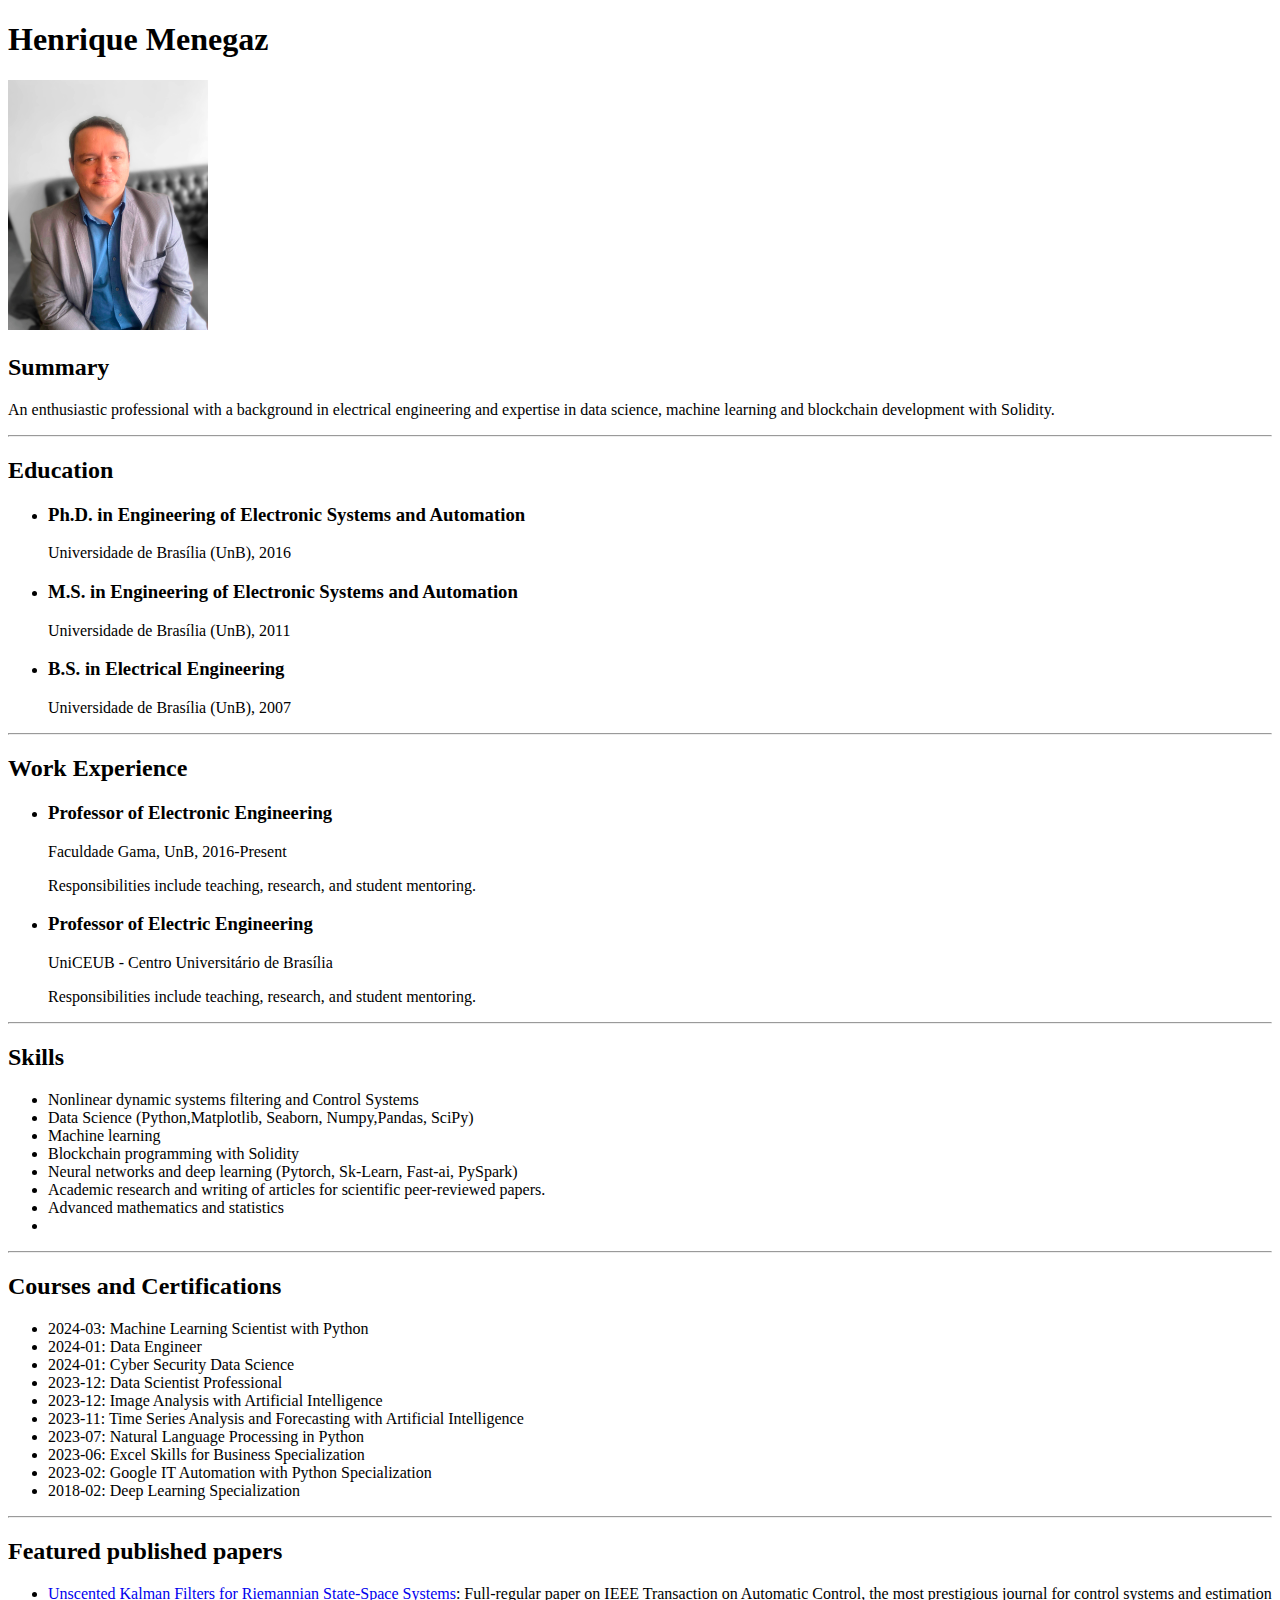
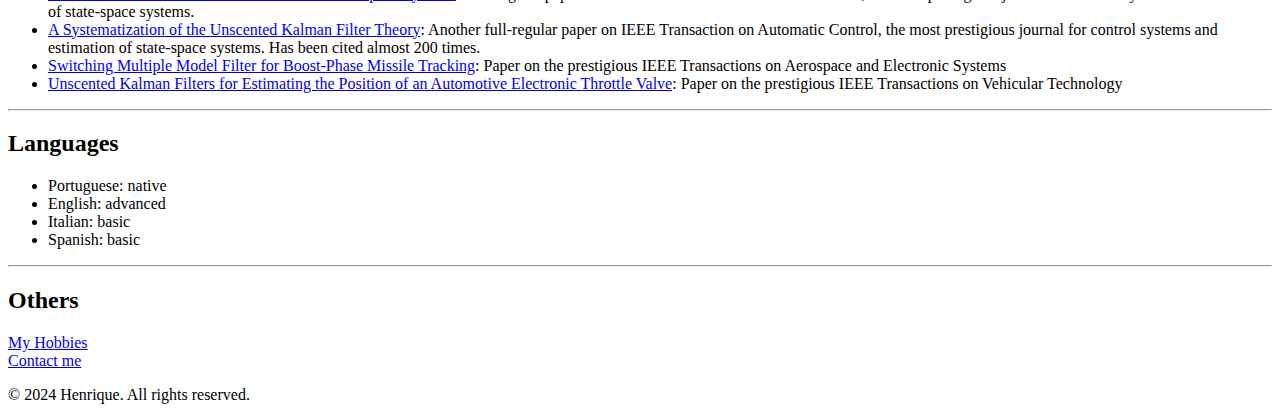
==== index.html @ d914cda4 "project1 finished: html only." ====
<!DOCTYPE html>
<html lang="en">
<head>
    <meta charset="UTF-8">
    <meta name="viewport" content="width=device-width, initial-scale=1.0">
    <title>My Resume</title>
</head>
<body>
    <div>
        <h1>Henrique Menegaz</h1>
        <img src="./imgs/Selfie com Blazer fundo cinza.jpg" alt="Profile Photo" width="200" height="250">
        
        <h2>Summary</h2>
        <p>An enthusiastic professional with a background in electrical engineering and expertise in data science, machine learning and blockchain development with Solidity.</p>

        <hr />

        <h2>Education</h2>
        <ul>
            <li>
                <h3>Ph.D. in Engineering of Electronic Systems and Automation</h3>
                <p>Universidade de Brasília (UnB), 2016</p>
            </li>
            <li>
                <h3>M.S. in Engineering of Electronic Systems and Automation</h3>
                <p>Universidade de Brasília (UnB), 2011</p>
            </li>
            <li>
                <h3>B.S. in Electrical Engineering</h3>
                <p>Universidade de Brasília (UnB), 2007</p>
            </li>
        </ul>

        <hr />

        <h2>Work Experience</h2>
            <ul>
                <li>
                    <h3>Professor of Electronic Engineering</h3>
                    <p>Faculdade Gama, UnB, 2016-Present</p>
                    <p>Responsibilities include teaching, research, and student mentoring.</p>
                </li>
                <li>
                    <h3>Professor of Electric Engineering</h3>
                    <p>UniCEUB - Centro Universitário de Brasília</p>
                    <p>Responsibilities include teaching, research, and student mentoring.</p>
                </li>
            </ul>
        
        <hr />
        
        <h2>Skills</h2>
            <ul>
                <li>Nonlinear dynamic systems filtering and Control Systems</li>
                <li>Data Science (Python,Matplotlib, Seaborn, Numpy,Pandas, SciPy)</li>
                <li>Machine learning</li>
                <li>Blockchain programming with Solidity</li>
                <li>Neural networks and deep learning (Pytorch, Sk-Learn, Fast-ai, PySpark)</li>
                <li>Academic research and writing of articles for scientific peer-reviewed
                    papers.</li>
                <li>Advanced mathematics and statistics</li>
                <li></li>
            </ul>


        <hr />
        
        <h2>Courses and Certifications</h2>
            <ul>
                <li>2024-03: Machine Learning Scientist with Python</li>
                <li>2024-01: Data Engineer</li>
                <li>2024-01: Cyber Security Data Science</li>
                <li>2023-12: Data Scientist Professional</li>
                <li>2023-12: Image Analysis with Artificial Intelligence</li>
                <li>2023-11: Time Series Analysis and Forecasting with Artificial Intelligence</li>
                <li>2023-07: Natural Language Processing in Python</li>
                <li>2023-06: Excel Skills for Business Specialization</li>
                <li>2023-02: Google IT Automation with Python Specialization</li>
                <li>2018-02: Deep Learning Specialization</li>
            </ul>

            <hr />
        
            <h2>Featured published papers</h2>
                <ul>
                    <li><a href='https://ieeexplore.ieee.org/document/8382176'>Unscented Kalman Filters for Riemannian State-Space Systems</a>: Full-regular paper on IEEE Transaction on Automatic Control, the most prestigious journal for control systems and estimation of state-space systems.</li>       
                    <li><a href='https://ieeexplore.ieee.org/document/7042740'>A Systematization of the Unscented Kalman Filter Theory</a>: Another full-regular paper on IEEE Transaction on Automatic Control, the most prestigious journal for control systems and estimation of state-space systems. Has been cited almost 200 times.</li> 
                    <li><a href='https://ieeexplore.ieee.org/document/8329421'>Switching Multiple Model Filter for Boost-Phase Missile Tracking</a>: Paper on the prestigious IEEE Transactions on Aerospace and Electronic Systems</li>                              
                    <li><a href='https://ieeexplore.ieee.org/document/7383329'>Unscented Kalman Filters for Estimating the Position of an Automotive Electronic Throttle Valve</a>: Paper on the prestigious IEEE Transactions on Vehicular Technology</li>
                    
                            
                </ul>
            
            <hr />

            <h2>Languages</h2>
                <ul>
                    <li>Portuguese: native</li>
                    <li>English: advanced</li>
                    <li>Italian: basic</li>
                    <li>Spanish: basic</li>                 
                </ul>
            
            <hr />
        
            <h2>Others</h2>
                <nav>
                    <li><a href="hobies.html">My Hobbies</a></li>
                    <li><a href="contact.html">Contact me</a></li>             
                </nav>
    </div>    

    <footer>
        <p>&copy; 2024 Henrique. All rights reserved.</p>
    </footer>
    
</body>
</html>
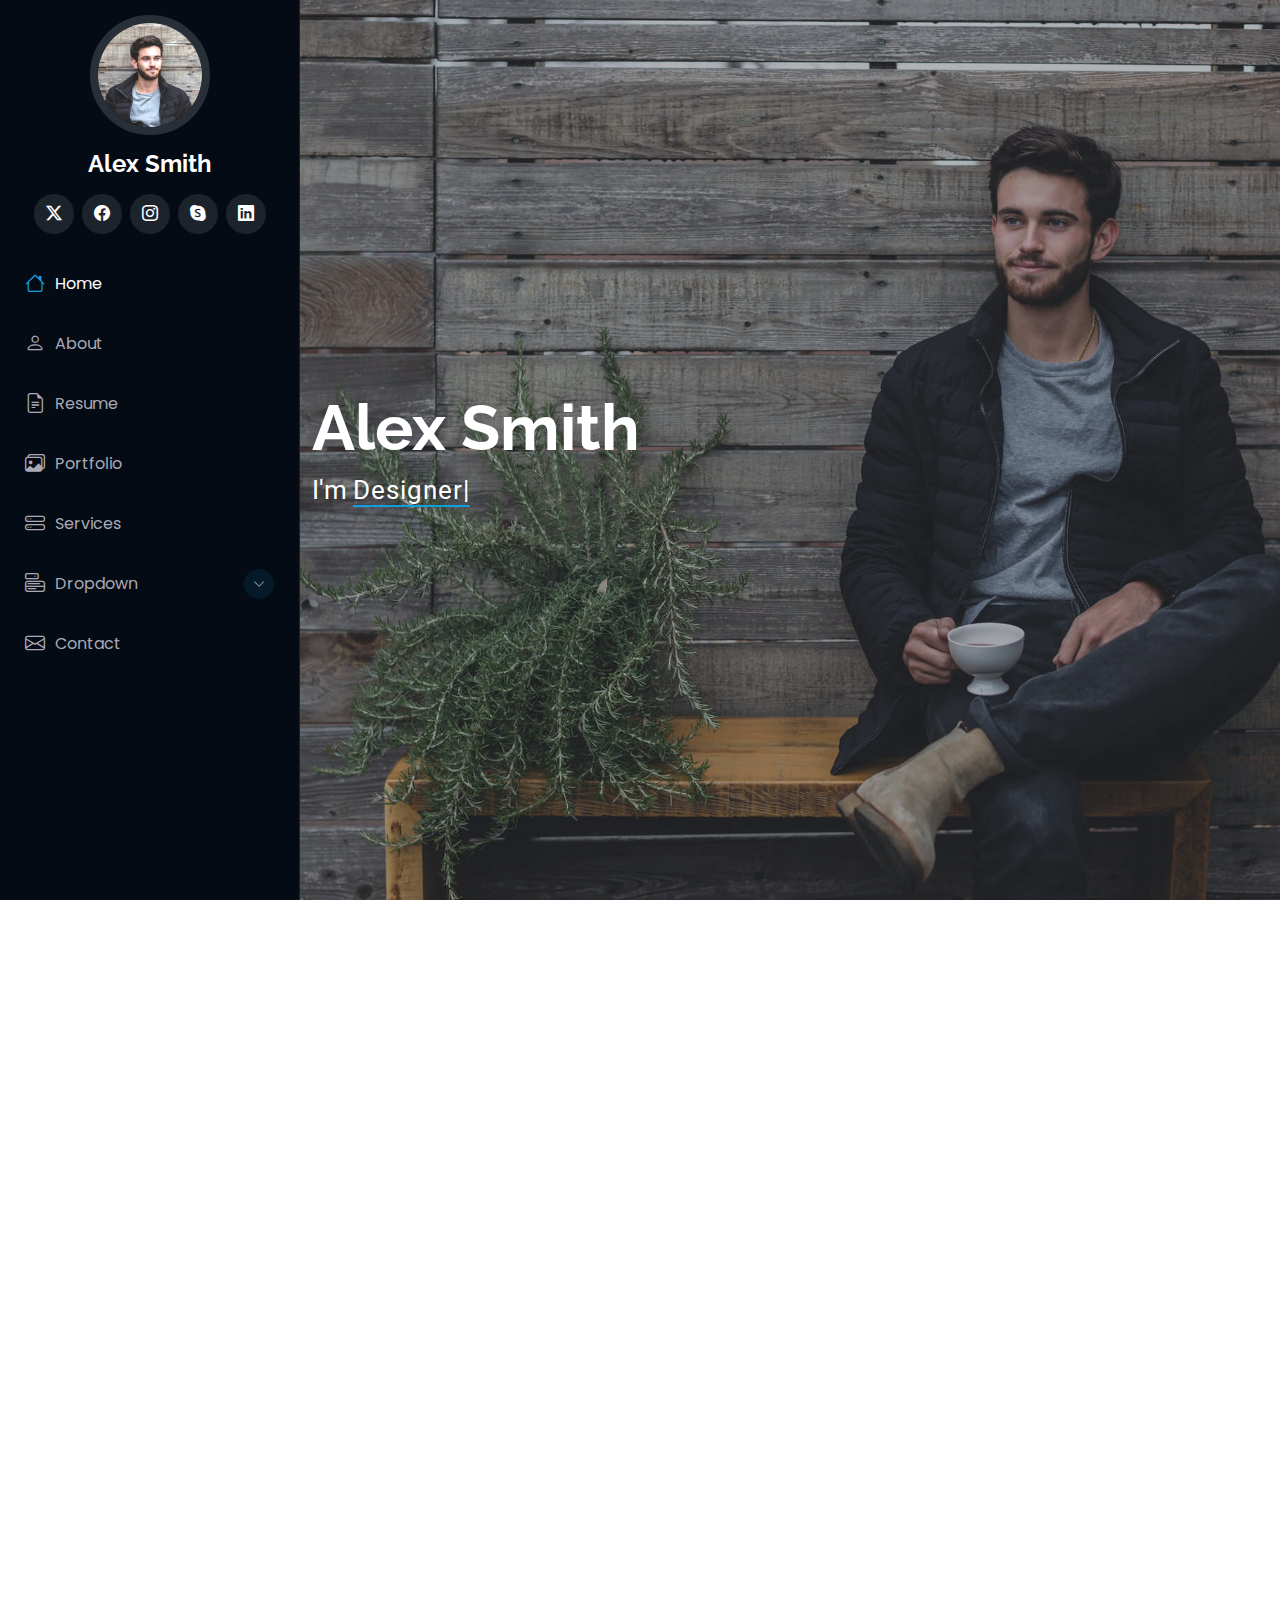
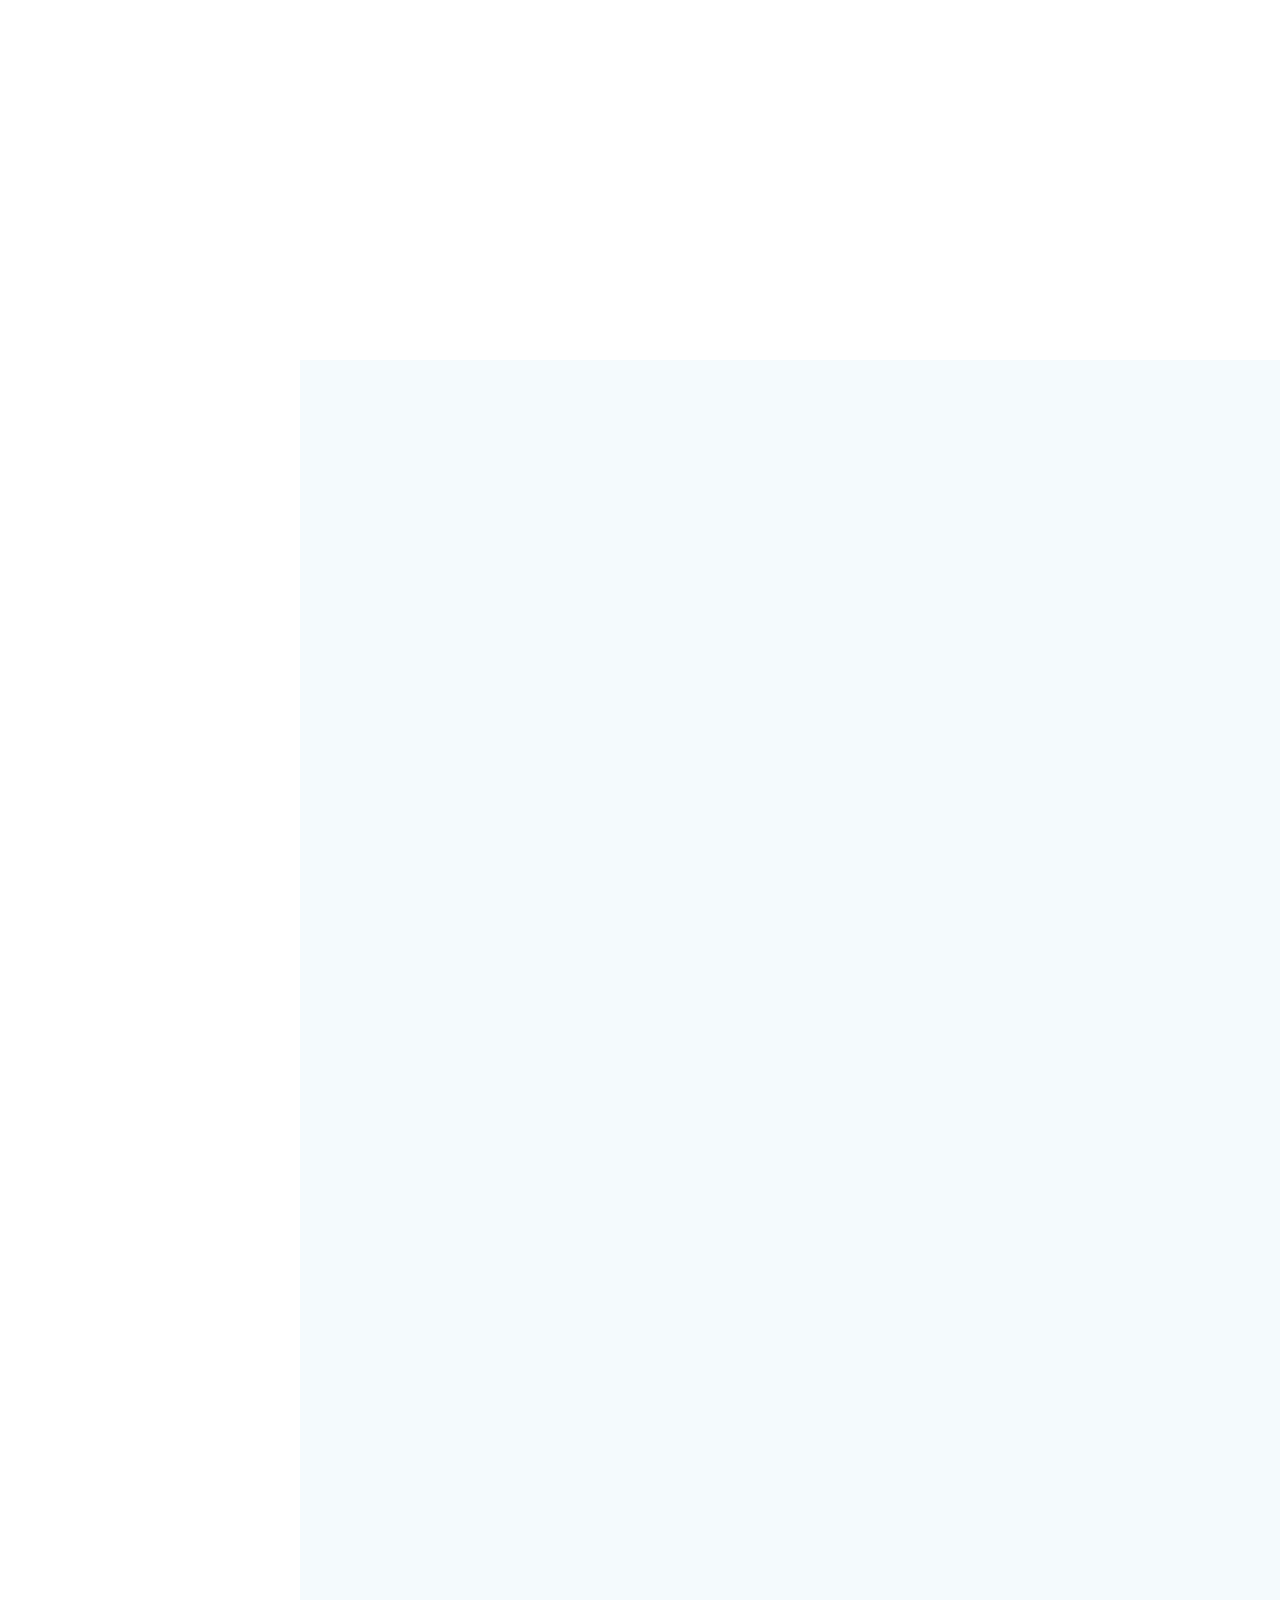
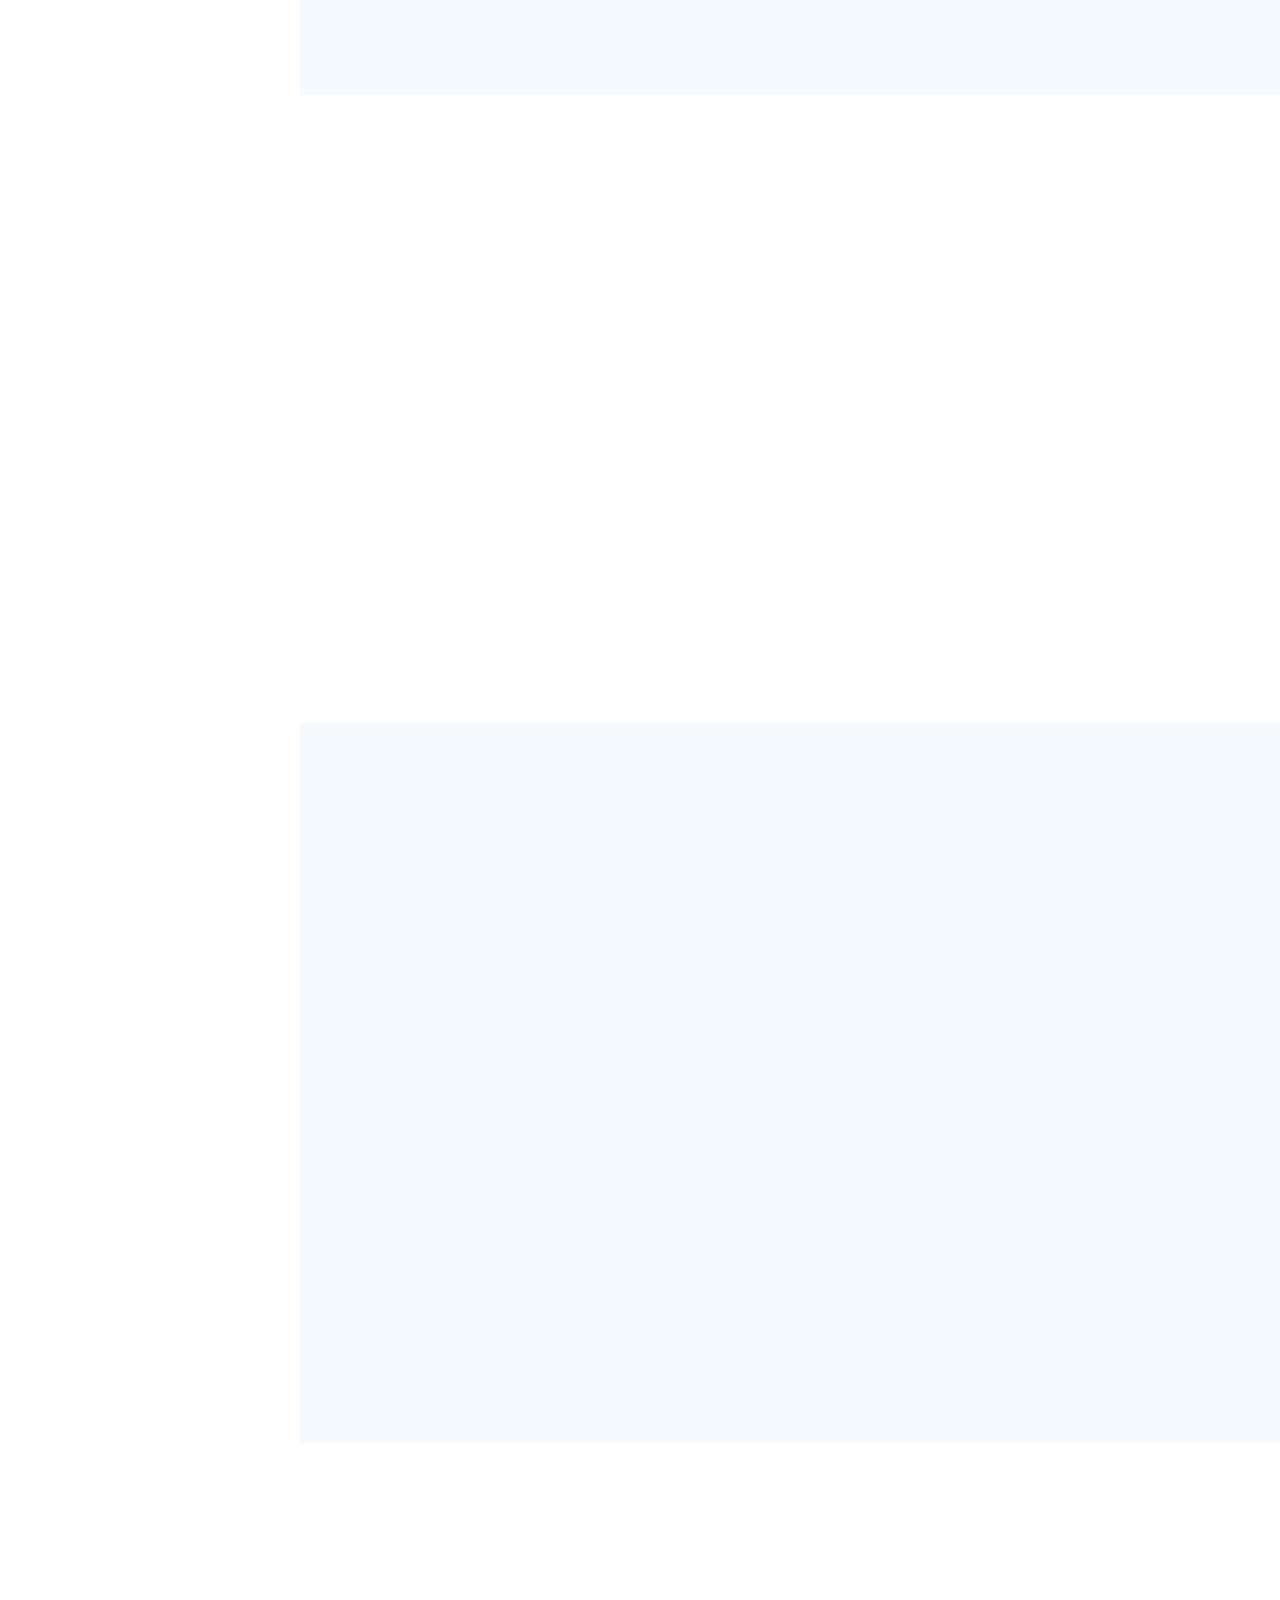
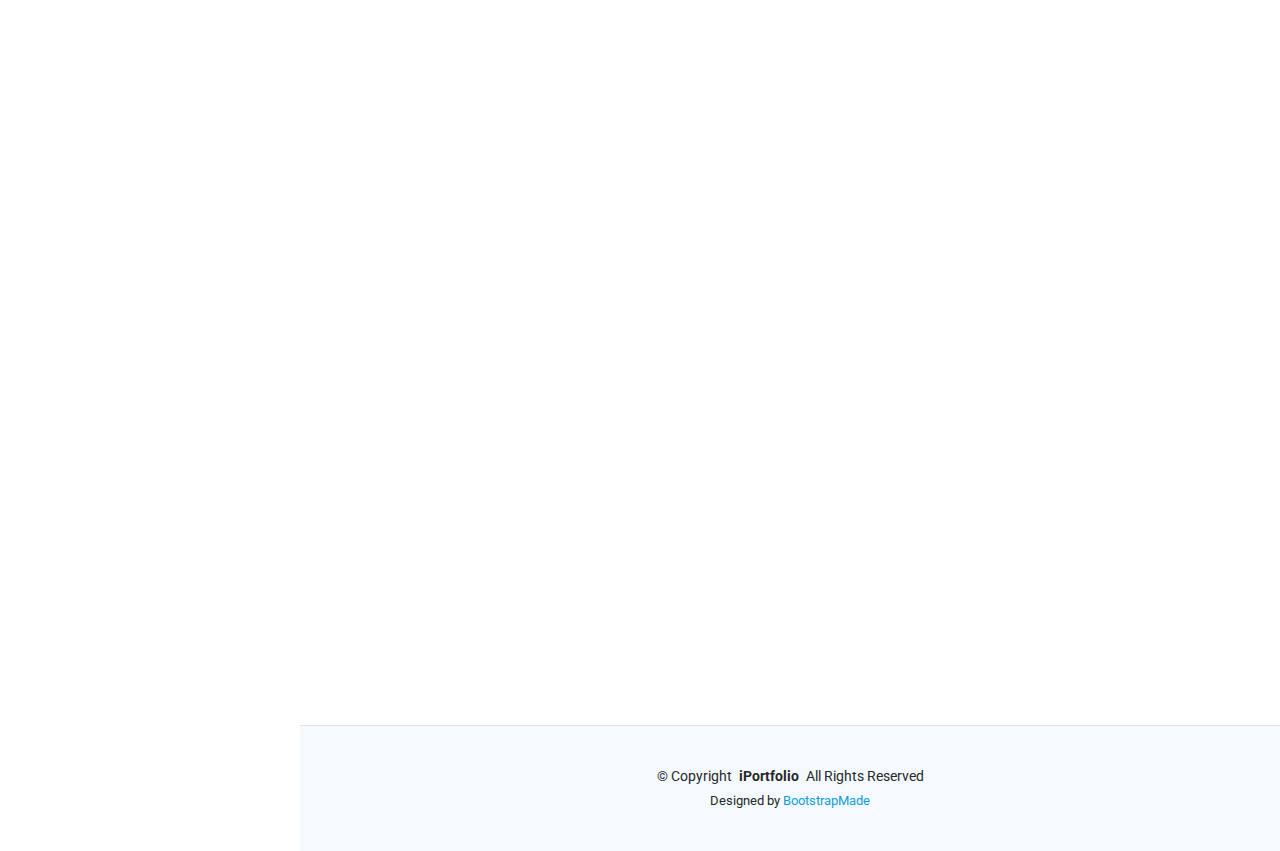
==== commit fddd7e2a: "Starting v2: com bootstrap" ====
--- a/index.html
+++ b/index.html
@@ -1,118 +1,830 @@
 <!DOCTYPE html>
 <html lang="en">
+
 <head>
-    <meta charset="UTF-8">
-    <meta name="viewport" content="width=device-width, initial-scale=1.0">
-    <title>My Resume</title>
+  <meta charset="utf-8">
+  <meta content="width=device-width, initial-scale=1.0" name="viewport">
+  <title>Index - iPortfolio Bootstrap Template</title>
+  <meta content="" name="description">
+  <meta content="" name="keywords">
+
+  <!-- Favicons -->
+  <link href="assets/img/favicon.png" rel="icon">
+  <link href="assets/img/apple-touch-icon.png" rel="apple-touch-icon">
+
+  <!-- Fonts -->
+  <link href="https://fonts.googleapis.com" rel="preconnect">
+  <link href="https://fonts.gstatic.com" rel="preconnect" crossorigin>
+  <link href="https://fonts.googleapis.com/css2?family=Roboto:ital,wght@0,100;0,300;0,400;0,500;0,700;0,900;1,100;1,300;1,400;1,500;1,700;1,900&family=Poppins:ital,wght@0,100;0,200;0,300;0,400;0,500;0,600;0,700;0,800;0,900;1,100;1,200;1,300;1,400;1,500;1,600;1,700;1,800;1,900&family=Raleway:ital,wght@0,100;0,200;0,300;0,400;0,500;0,600;0,700;0,800;0,900;1,100;1,200;1,300;1,400;1,500;1,600;1,700;1,800;1,900&display=swap" rel="stylesheet">
+
+  <!-- Vendor CSS Files -->
+  <link href="assets/vendor/bootstrap/css/bootstrap.min.css" rel="stylesheet">
+  <link href="assets/vendor/bootstrap-icons/bootstrap-icons.css" rel="stylesheet">
+  <link href="assets/vendor/aos/aos.css" rel="stylesheet">
+  <link href="assets/vendor/glightbox/css/glightbox.min.css" rel="stylesheet">
+  <link href="assets/vendor/swiper/swiper-bundle.min.css" rel="stylesheet">
+
+  <!-- Main CSS File -->
+  <link href="assets/css/main.css" rel="stylesheet">
+
+  <!-- =======================================================
+  * Template Name: iPortfolio
+  * Template URL: https://bootstrapmade.com/iportfolio-bootstrap-portfolio-websites-template/
+  * Updated: Jun 29 2024 with Bootstrap v5.3.3
+  * Author: BootstrapMade.com
+  * License: https://bootstrapmade.com/license/
+  ======================================================== -->
 </head>
-<body>
-    <div>
-        <h1>Henrique Menegaz</h1>
-        <img src="./imgs/Selfie com Blazer fundo cinza.jpg" alt="Profile Photo" width="200" height="250">
-        
-        <h2>Summary</h2>
-        <p>An enthusiastic professional with a background in electrical engineering and expertise in data science, machine learning and blockchain development with Solidity.</p>
-
-        <hr />
-
-        <h2>Education</h2>
-        <ul>
-            <li>
-                <h3>Ph.D. in Engineering of Electronic Systems and Automation</h3>
-                <p>Universidade de Brasília (UnB), 2016</p>
+
+<body class="index-page">
+
+  <header id="header" class="header dark-background d-flex flex-column">
+    <i class="header-toggle d-xl-none bi bi-list"></i>
+
+    <div class="profile-img">
+      <img src="assets/img/my-profile-img.jpg" alt="" class="img-fluid rounded-circle">
+    </div>
+
+    <a href="index.html" class="logo d-flex align-items-center justify-content-center">
+      <!-- Uncomment the line below if you also wish to use an image logo -->
+      <!-- <img src="assets/img/logo.png" alt=""> -->
+      <h1 class="sitename">Alex Smith</h1>
+    </a>
+
+    <div class="social-links text-center">
+      <a href="#" class="twitter"><i class="bi bi-twitter-x"></i></a>
+      <a href="#" class="facebook"><i class="bi bi-facebook"></i></a>
+      <a href="#" class="instagram"><i class="bi bi-instagram"></i></a>
+      <a href="#" class="google-plus"><i class="bi bi-skype"></i></a>
+      <a href="#" class="linkedin"><i class="bi bi-linkedin"></i></a>
+    </div>
+
+    <nav id="navmenu" class="navmenu">
+      <ul>
+        <li><a href="#hero" class="active"><i class="bi bi-house navicon"></i>Home</a></li>
+        <li><a href="#about"><i class="bi bi-person navicon"></i> About</a></li>
+        <li><a href="#resume"><i class="bi bi-file-earmark-text navicon"></i> Resume</a></li>
+        <li><a href="#portfolio"><i class="bi bi-images navicon"></i> Portfolio</a></li>
+        <li><a href="#services"><i class="bi bi-hdd-stack navicon"></i> Services</a></li>
+        <li class="dropdown"><a href="#"><i class="bi bi-menu-button navicon"></i> <span>Dropdown</span> <i class="bi bi-chevron-down toggle-dropdown"></i></a>
+          <ul>
+            <li><a href="#">Dropdown 1</a></li>
+            <li class="dropdown"><a href="#"><span>Deep Dropdown</span> <i class="bi bi-chevron-down toggle-dropdown"></i></a>
+              <ul>
+                <li><a href="#">Deep Dropdown 1</a></li>
+                <li><a href="#">Deep Dropdown 2</a></li>
+                <li><a href="#">Deep Dropdown 3</a></li>
+                <li><a href="#">Deep Dropdown 4</a></li>
+                <li><a href="#">Deep Dropdown 5</a></li>
+              </ul>
             </li>
-            <li>
-                <h3>M.S. in Engineering of Electronic Systems and Automation</h3>
-                <p>Universidade de Brasília (UnB), 2011</p>
-            </li>
-            <li>
-                <h3>B.S. in Electrical Engineering</h3>
-                <p>Universidade de Brasília (UnB), 2007</p>
-            </li>
-        </ul>
-
-        <hr />
-
-        <h2>Work Experience</h2>
-            <ul>
-                <li>
-                    <h3>Professor of Electronic Engineering</h3>
-                    <p>Faculdade Gama, UnB, 2016-Present</p>
-                    <p>Responsibilities include teaching, research, and student mentoring.</p>
-                </li>
-                <li>
-                    <h3>Professor of Electric Engineering</h3>
-                    <p>UniCEUB - Centro Universitário de Brasília</p>
-                    <p>Responsibilities include teaching, research, and student mentoring.</p>
-                </li>
-            </ul>
-        
-        <hr />
-        
+            <li><a href="#">Dropdown 2</a></li>
+            <li><a href="#">Dropdown 3</a></li>
+            <li><a href="#">Dropdown 4</a></li>
+          </ul>
+        </li>
+        <li><a href="#contact"><i class="bi bi-envelope navicon"></i> Contact</a></li>
+      </ul>
+    </nav>
+
+  </header>
+
+  <main class="main">
+
+    <!-- Hero Section -->
+    <section id="hero" class="hero section dark-background">
+
+      <img src="assets/img/hero-bg.jpg" alt="" data-aos="fade-in" class="">
+
+      <div class="container" data-aos="fade-up" data-aos-delay="100">
+        <h2>Alex Smith</h2>
+        <p>I'm <span class="typed" data-typed-items="Designer, Developer, Freelancer, Photographer">Designer</span><span class="typed-cursor typed-cursor--blink" aria-hidden="true"></span><span class="typed-cursor typed-cursor--blink" aria-hidden="true"></span></p>
+      </div>
+
+    </section><!-- /Hero Section -->
+
+    <!-- About Section -->
+    <section id="about" class="about section">
+
+      <!-- Section Title -->
+      <div class="container section-title" data-aos="fade-up">
+        <h2>About</h2>
+        <p>Magnam dolores commodi suscipit. Necessitatibus eius consequatur ex aliquid fuga eum quidem. Sit sint consectetur velit. Quisquam quos quisquam cupiditate. Et nemo qui impedit suscipit alias ea. Quia fugiat sit in iste officiis commodi quidem hic quas.</p>
+      </div><!-- End Section Title -->
+
+      <div class="container" data-aos="fade-up" data-aos-delay="100">
+
+        <div class="row gy-4 justify-content-center">
+          <div class="col-lg-4">
+            <img src="assets/img/my-profile-img.jpg" class="img-fluid" alt="">
+          </div>
+          <div class="col-lg-8 content">
+            <h2>UI/UX Designer &amp; Web Developer.</h2>
+            <p class="fst-italic py-3">
+              Lorem ipsum dolor sit amet, consectetur adipiscing elit, sed do eiusmod tempor incididunt ut labore et dolore
+              magna aliqua.
+            </p>
+            <div class="row">
+              <div class="col-lg-6">
+                <ul>
+                  <li><i class="bi bi-chevron-right"></i> <strong>Birthday:</strong> <span>1 May 1995</span></li>
+                  <li><i class="bi bi-chevron-right"></i> <strong>Website:</strong> <span>www.example.com</span></li>
+                  <li><i class="bi bi-chevron-right"></i> <strong>Phone:</strong> <span>+123 456 7890</span></li>
+                  <li><i class="bi bi-chevron-right"></i> <strong>City:</strong> <span>New York, USA</span></li>
+                </ul>
+              </div>
+              <div class="col-lg-6">
+                <ul>
+                  <li><i class="bi bi-chevron-right"></i> <strong>Age:</strong> <span>30</span></li>
+                  <li><i class="bi bi-chevron-right"></i> <strong>Degree:</strong> <span>Master</span></li>
+                  <li><i class="bi bi-chevron-right"></i> <strong>Email:</strong> <span>email@example.com</span></li>
+                  <li><i class="bi bi-chevron-right"></i> <strong>Freelance:</strong> <span>Available</span></li>
+                </ul>
+              </div>
+            </div>
+            <p class="py-3">
+              Officiis eligendi itaque labore et dolorum mollitia officiis optio vero. Quisquam sunt adipisci omnis et ut. Nulla accusantium dolor incidunt officia tempore. Et eius omnis.
+              Cupiditate ut dicta maxime officiis quidem quia. Sed et consectetur qui quia repellendus itaque neque.
+            </p>
+          </div>
+        </div>
+
+      </div>
+
+    </section><!-- /About Section -->
+
+    <!-- Stats Section -->
+    <section id="stats" class="stats section">
+
+      <div class="container" data-aos="fade-up" data-aos-delay="100">
+
+        <div class="row gy-4">
+
+          <div class="col-lg-3 col-md-6">
+            <div class="stats-item">
+              <i class="bi bi-emoji-smile"></i>
+              <span data-purecounter-start="0" data-purecounter-end="232" data-purecounter-duration="1" class="purecounter"></span>
+              <p><strong>Happy Clients</strong> <span>consequuntur quae</span></p>
+            </div>
+          </div><!-- End Stats Item -->
+
+          <div class="col-lg-3 col-md-6">
+            <div class="stats-item">
+              <i class="bi bi-journal-richtext"></i>
+              <span data-purecounter-start="0" data-purecounter-end="521" data-purecounter-duration="1" class="purecounter"></span>
+              <p><strong>Projects</strong> <span>adipisci atque cum quia aut</span></p>
+            </div>
+          </div><!-- End Stats Item -->
+
+          <div class="col-lg-3 col-md-6">
+            <div class="stats-item">
+              <i class="bi bi-headset"></i>
+              <span data-purecounter-start="0" data-purecounter-end="1453" data-purecounter-duration="1" class="purecounter"></span>
+              <p><strong>Hours Of Support</strong> <span>aut commodi quaerat</span></p>
+            </div>
+          </div><!-- End Stats Item -->
+
+          <div class="col-lg-3 col-md-6">
+            <div class="stats-item">
+              <i class="bi bi-people"></i>
+              <span data-purecounter-start="0" data-purecounter-end="32" data-purecounter-duration="1" class="purecounter"></span>
+              <p><strong>Hard Workers</strong> <span>rerum asperiores dolor</span></p>
+            </div>
+          </div><!-- End Stats Item -->
+
+        </div>
+
+      </div>
+
+    </section><!-- /Stats Section -->
+
+    <!-- Skills Section -->
+    <section id="skills" class="skills section light-background">
+
+      <!-- Section Title -->
+      <div class="container section-title" data-aos="fade-up">
         <h2>Skills</h2>
-            <ul>
-                <li>Nonlinear dynamic systems filtering and Control Systems</li>
-                <li>Data Science (Python,Matplotlib, Seaborn, Numpy,Pandas, SciPy)</li>
-                <li>Machine learning</li>
-                <li>Blockchain programming with Solidity</li>
-                <li>Neural networks and deep learning (Pytorch, Sk-Learn, Fast-ai, PySpark)</li>
-                <li>Academic research and writing of articles for scientific peer-reviewed
-                    papers.</li>
-                <li>Advanced mathematics and statistics</li>
-                <li></li>
-            </ul>
-
-
-        <hr />
-        
-        <h2>Courses and Certifications</h2>
-            <ul>
-                <li>2024-03: Machine Learning Scientist with Python</li>
-                <li>2024-01: Data Engineer</li>
-                <li>2024-01: Cyber Security Data Science</li>
-                <li>2023-12: Data Scientist Professional</li>
-                <li>2023-12: Image Analysis with Artificial Intelligence</li>
-                <li>2023-11: Time Series Analysis and Forecasting with Artificial Intelligence</li>
-                <li>2023-07: Natural Language Processing in Python</li>
-                <li>2023-06: Excel Skills for Business Specialization</li>
-                <li>2023-02: Google IT Automation with Python Specialization</li>
-                <li>2018-02: Deep Learning Specialization</li>
-            </ul>
-
-            <hr />
-        
-            <h2>Featured published papers</h2>
-                <ul>
-                    <li><a href='https://ieeexplore.ieee.org/document/8382176'>Unscented Kalman Filters for Riemannian State-Space Systems</a>: Full-regular paper on IEEE Transaction on Automatic Control, the most prestigious journal for control systems and estimation of state-space systems.</li>       
-                    <li><a href='https://ieeexplore.ieee.org/document/7042740'>A Systematization of the Unscented Kalman Filter Theory</a>: Another full-regular paper on IEEE Transaction on Automatic Control, the most prestigious journal for control systems and estimation of state-space systems. Has been cited almost 200 times.</li> 
-                    <li><a href='https://ieeexplore.ieee.org/document/8329421'>Switching Multiple Model Filter for Boost-Phase Missile Tracking</a>: Paper on the prestigious IEEE Transactions on Aerospace and Electronic Systems</li>                              
-                    <li><a href='https://ieeexplore.ieee.org/document/7383329'>Unscented Kalman Filters for Estimating the Position of an Automotive Electronic Throttle Valve</a>: Paper on the prestigious IEEE Transactions on Vehicular Technology</li>
-                    
-                            
-                </ul>
-            
-            <hr />
-
-            <h2>Languages</h2>
-                <ul>
-                    <li>Portuguese: native</li>
-                    <li>English: advanced</li>
-                    <li>Italian: basic</li>
-                    <li>Spanish: basic</li>                 
-                </ul>
-            
-            <hr />
-        
-            <h2>Others</h2>
-                <nav>
-                    <li><a href="hobies.html">My Hobbies</a></li>
-                    <li><a href="contact.html">Contact me</a></li>             
-                </nav>
-    </div>    
-
-    <footer>
-        <p>&copy; 2024 Henrique. All rights reserved.</p>
-    </footer>
-    
+        <p>Necessitatibus eius consequatur ex aliquid fuga eum quidem sint consectetur velit</p>
+      </div><!-- End Section Title -->
+
+      <div class="container" data-aos="fade-up" data-aos-delay="100">
+
+        <div class="row skills-content skills-animation">
+
+          <div class="col-lg-6">
+
+            <div class="progress">
+              <span class="skill"><span>HTML</span> <i class="val">100%</i></span>
+              <div class="progress-bar-wrap">
+                <div class="progress-bar" role="progressbar" aria-valuenow="100" aria-valuemin="0" aria-valuemax="100"></div>
+              </div>
+            </div><!-- End Skills Item -->
+
+            <div class="progress">
+              <span class="skill"><span>CSS</span> <i class="val">90%</i></span>
+              <div class="progress-bar-wrap">
+                <div class="progress-bar" role="progressbar" aria-valuenow="90" aria-valuemin="0" aria-valuemax="100"></div>
+              </div>
+            </div><!-- End Skills Item -->
+
+            <div class="progress">
+              <span class="skill"><span>JavaScript</span> <i class="val">75%</i></span>
+              <div class="progress-bar-wrap">
+                <div class="progress-bar" role="progressbar" aria-valuenow="75" aria-valuemin="0" aria-valuemax="100"></div>
+              </div>
+            </div><!-- End Skills Item -->
+
+          </div>
+
+          <div class="col-lg-6">
+
+            <div class="progress">
+              <span class="skill"><span>PHP</span> <i class="val">80%</i></span>
+              <div class="progress-bar-wrap">
+                <div class="progress-bar" role="progressbar" aria-valuenow="80" aria-valuemin="0" aria-valuemax="100"></div>
+              </div>
+            </div><!-- End Skills Item -->
+
+            <div class="progress">
+              <span class="skill"><span>WordPress/CMS</span> <i class="val">90%</i></span>
+              <div class="progress-bar-wrap">
+                <div class="progress-bar" role="progressbar" aria-valuenow="90" aria-valuemin="0" aria-valuemax="100"></div>
+              </div>
+            </div><!-- End Skills Item -->
+
+            <div class="progress">
+              <span class="skill"><span>Photoshop</span> <i class="val">55%</i></span>
+              <div class="progress-bar-wrap">
+                <div class="progress-bar" role="progressbar" aria-valuenow="55" aria-valuemin="0" aria-valuemax="100"></div>
+              </div>
+            </div><!-- End Skills Item -->
+
+          </div>
+
+        </div>
+
+      </div>
+
+    </section><!-- /Skills Section -->
+
+    <!-- Resume Section -->
+    <section id="resume" class="resume section">
+
+      <!-- Section Title -->
+      <div class="container section-title" data-aos="fade-up">
+        <h2>Resume</h2>
+        <p>Magnam dolores commodi suscipit. Necessitatibus eius consequatur ex aliquid fuga eum quidem. Sit sint consectetur velit. Quisquam quos quisquam cupiditate. Et nemo qui impedit suscipit alias ea. Quia fugiat sit in iste officiis commodi quidem hic quas.</p>
+      </div><!-- End Section Title -->
+
+      <div class="container">
+
+        <div class="row">
+
+          <div class="col-lg-6" data-aos="fade-up" data-aos-delay="100">
+            <h3 class="resume-title">Sumary</h3>
+
+            <div class="resume-item pb-0">
+              <h4>Brandon Johnson</h4>
+              <p><em>Innovative and deadline-driven Graphic Designer with 3+ years of experience designing and developing user-centered digital/print marketing material from initial concept to final, polished deliverable.</em></p>
+              <ul>
+                <li>Portland par 127,Orlando, FL</li>
+                <li>(123) 456-7891</li>
+                <li>alice.barkley@example.com</li>
+              </ul>
+            </div><!-- Edn Resume Item -->
+
+            <h3 class="resume-title">Education</h3>
+            <div class="resume-item">
+              <h4>Master of Fine Arts &amp; Graphic Design</h4>
+              <h5>2015 - 2016</h5>
+              <p><em>Rochester Institute of Technology, Rochester, NY</em></p>
+              <p>Qui deserunt veniam. Et sed aliquam labore tempore sed quisquam iusto autem sit. Ea vero voluptatum qui ut dignissimos deleniti nerada porti sand markend</p>
+            </div><!-- Edn Resume Item -->
+
+            <div class="resume-item">
+              <h4>Bachelor of Fine Arts &amp; Graphic Design</h4>
+              <h5>2010 - 2014</h5>
+              <p><em>Rochester Institute of Technology, Rochester, NY</em></p>
+              <p>Quia nobis sequi est occaecati aut. Repudiandae et iusto quae reiciendis et quis Eius vel ratione eius unde vitae rerum voluptates asperiores voluptatem Earum molestiae consequatur neque etlon sader mart dila</p>
+            </div><!-- Edn Resume Item -->
+
+          </div>
+
+          <div class="col-lg-6" data-aos="fade-up" data-aos-delay="200">
+            <h3 class="resume-title">Professional Experience</h3>
+            <div class="resume-item">
+              <h4>Senior graphic design specialist</h4>
+              <h5>2019 - Present</h5>
+              <p><em>Experion, New York, NY </em></p>
+              <ul>
+                <li>Lead in the design, development, and implementation of the graphic, layout, and production communication materials</li>
+                <li>Delegate tasks to the 7 members of the design team and provide counsel on all aspects of the project. </li>
+                <li>Supervise the assessment of all graphic materials in order to ensure quality and accuracy of the design</li>
+                <li>Oversee the efficient use of production project budgets ranging from $2,000 - $25,000</li>
+              </ul>
+            </div><!-- Edn Resume Item -->
+
+            <div class="resume-item">
+              <h4>Graphic design specialist</h4>
+              <h5>2017 - 2018</h5>
+              <p><em>Stepping Stone Advertising, New York, NY</em></p>
+              <ul>
+                <li>Developed numerous marketing programs (logos, brochures,infographics, presentations, and advertisements).</li>
+                <li>Managed up to 5 projects or tasks at a given time while under pressure</li>
+                <li>Recommended and consulted with clients on the most appropriate graphic design</li>
+                <li>Created 4+ design presentations and proposals a month for clients and account managers</li>
+              </ul>
+            </div><!-- Edn Resume Item -->
+
+          </div>
+
+        </div>
+
+      </div>
+
+    </section><!-- /Resume Section -->
+
+    <!-- Portfolio Section -->
+    <section id="portfolio" class="portfolio section light-background">
+
+      <!-- Section Title -->
+      <div class="container section-title" data-aos="fade-up">
+        <h2>Portfolio</h2>
+        <p>Magnam dolores commodi suscipit. Necessitatibus eius consequatur ex aliquid fuga eum quidem. Sit sint consectetur velit. Quisquam quos quisquam cupiditate. Et nemo qui impedit suscipit alias ea. Quia fugiat sit in iste officiis commodi quidem hic quas.</p>
+      </div><!-- End Section Title -->
+
+      <div class="container">
+
+        <div class="isotope-layout" data-default-filter="*" data-layout="masonry" data-sort="original-order">
+
+          <ul class="portfolio-filters isotope-filters" data-aos="fade-up" data-aos-delay="100">
+            <li data-filter="*" class="filter-active">All</li>
+            <li data-filter=".filter-app">App</li>
+            <li data-filter=".filter-product">Product</li>
+            <li data-filter=".filter-branding">Branding</li>
+            <li data-filter=".filter-books">Books</li>
+          </ul><!-- End Portfolio Filters -->
+
+          <div class="row gy-4 isotope-container" data-aos="fade-up" data-aos-delay="200">
+
+            <div class="col-lg-4 col-md-6 portfolio-item isotope-item filter-app">
+              <div class="portfolio-content h-100">
+                <img src="assets/img/portfolio/app-1.jpg" class="img-fluid" alt="">
+                <div class="portfolio-info">
+                  <h4>App 1</h4>
+                  <p>Lorem ipsum, dolor sit amet consectetur</p>
+                  <a href="assets/img/portfolio/app-1.jpg" title="App 1" data-gallery="portfolio-gallery-app" class="glightbox preview-link"><i class="bi bi-zoom-in"></i></a>
+                  <a href="portfolio-details.html" title="More Details" class="details-link"><i class="bi bi-link-45deg"></i></a>
+                </div>
+              </div>
+            </div><!-- End Portfolio Item -->
+
+            <div class="col-lg-4 col-md-6 portfolio-item isotope-item filter-product">
+              <div class="portfolio-content h-100">
+                <img src="assets/img/portfolio/product-1.jpg" class="img-fluid" alt="">
+                <div class="portfolio-info">
+                  <h4>Product 1</h4>
+                  <p>Lorem ipsum, dolor sit amet consectetur</p>
+                  <a href="assets/img/portfolio/product-1.jpg" title="Product 1" data-gallery="portfolio-gallery-product" class="glightbox preview-link"><i class="bi bi-zoom-in"></i></a>
+                  <a href="portfolio-details.html" title="More Details" class="details-link"><i class="bi bi-link-45deg"></i></a>
+                </div>
+              </div>
+            </div><!-- End Portfolio Item -->
+
+            <div class="col-lg-4 col-md-6 portfolio-item isotope-item filter-branding">
+              <div class="portfolio-content h-100">
+                <img src="assets/img/portfolio/branding-1.jpg" class="img-fluid" alt="">
+                <div class="portfolio-info">
+                  <h4>Branding 1</h4>
+                  <p>Lorem ipsum, dolor sit amet consectetur</p>
+                  <a href="assets/img/portfolio/branding-1.jpg" title="Branding 1" data-gallery="portfolio-gallery-branding" class="glightbox preview-link"><i class="bi bi-zoom-in"></i></a>
+                  <a href="portfolio-details.html" title="More Details" class="details-link"><i class="bi bi-link-45deg"></i></a>
+                </div>
+              </div>
+            </div><!-- End Portfolio Item -->
+
+            <div class="col-lg-4 col-md-6 portfolio-item isotope-item filter-books">
+              <div class="portfolio-content h-100">
+                <img src="assets/img/portfolio/books-1.jpg" class="img-fluid" alt="">
+                <div class="portfolio-info">
+                  <h4>Books 1</h4>
+                  <p>Lorem ipsum, dolor sit amet consectetur</p>
+                  <a href="assets/img/portfolio/books-1.jpg" title="Branding 1" data-gallery="portfolio-gallery-book" class="glightbox preview-link"><i class="bi bi-zoom-in"></i></a>
+                  <a href="portfolio-details.html" title="More Details" class="details-link"><i class="bi bi-link-45deg"></i></a>
+                </div>
+              </div>
+            </div><!-- End Portfolio Item -->
+
+            <div class="col-lg-4 col-md-6 portfolio-item isotope-item filter-app">
+              <div class="portfolio-content h-100">
+                <img src="assets/img/portfolio/app-2.jpg" class="img-fluid" alt="">
+                <div class="portfolio-info">
+                  <h4>App 2</h4>
+                  <p>Lorem ipsum, dolor sit amet consectetur</p>
+                  <a href="assets/img/portfolio/app-2.jpg" title="App 2" data-gallery="portfolio-gallery-app" class="glightbox preview-link"><i class="bi bi-zoom-in"></i></a>
+                  <a href="portfolio-details.html" title="More Details" class="details-link"><i class="bi bi-link-45deg"></i></a>
+                </div>
+              </div>
+            </div><!-- End Portfolio Item -->
+
+            <div class="col-lg-4 col-md-6 portfolio-item isotope-item filter-product">
+              <div class="portfolio-content h-100">
+                <img src="assets/img/portfolio/product-2.jpg" class="img-fluid" alt="">
+                <div class="portfolio-info">
+                  <h4>Product 2</h4>
+                  <p>Lorem ipsum, dolor sit amet consectetur</p>
+                  <a href="assets/img/portfolio/product-2.jpg" title="Product 2" data-gallery="portfolio-gallery-product" class="glightbox preview-link"><i class="bi bi-zoom-in"></i></a>
+                  <a href="portfolio-details.html" title="More Details" class="details-link"><i class="bi bi-link-45deg"></i></a>
+                </div>
+              </div>
+            </div><!-- End Portfolio Item -->
+
+            <div class="col-lg-4 col-md-6 portfolio-item isotope-item filter-branding">
+              <div class="portfolio-content h-100">
+                <img src="assets/img/portfolio/branding-2.jpg" class="img-fluid" alt="">
+                <div class="portfolio-info">
+                  <h4>Branding 2</h4>
+                  <p>Lorem ipsum, dolor sit amet consectetur</p>
+                  <a href="assets/img/portfolio/branding-2.jpg" title="Branding 2" data-gallery="portfolio-gallery-branding" class="glightbox preview-link"><i class="bi bi-zoom-in"></i></a>
+                  <a href="portfolio-details.html" title="More Details" class="details-link"><i class="bi bi-link-45deg"></i></a>
+                </div>
+              </div>
+            </div><!-- End Portfolio Item -->
+
+            <div class="col-lg-4 col-md-6 portfolio-item isotope-item filter-books">
+              <div class="portfolio-content h-100">
+                <img src="assets/img/portfolio/books-2.jpg" class="img-fluid" alt="">
+                <div class="portfolio-info">
+                  <h4>Books 2</h4>
+                  <p>Lorem ipsum, dolor sit amet consectetur</p>
+                  <a href="assets/img/portfolio/books-2.jpg" title="Branding 2" data-gallery="portfolio-gallery-book" class="glightbox preview-link"><i class="bi bi-zoom-in"></i></a>
+                  <a href="portfolio-details.html" title="More Details" class="details-link"><i class="bi bi-link-45deg"></i></a>
+                </div>
+              </div>
+            </div><!-- End Portfolio Item -->
+
+            <div class="col-lg-4 col-md-6 portfolio-item isotope-item filter-app">
+              <div class="portfolio-content h-100">
+                <img src="assets/img/portfolio/app-3.jpg" class="img-fluid" alt="">
+                <div class="portfolio-info">
+                  <h4>App 3</h4>
+                  <p>Lorem ipsum, dolor sit amet consectetur</p>
+                  <a href="assets/img/portfolio/app-3.jpg" title="App 3" data-gallery="portfolio-gallery-app" class="glightbox preview-link"><i class="bi bi-zoom-in"></i></a>
+                  <a href="portfolio-details.html" title="More Details" class="details-link"><i class="bi bi-link-45deg"></i></a>
+                </div>
+              </div>
+            </div><!-- End Portfolio Item -->
+
+            <div class="col-lg-4 col-md-6 portfolio-item isotope-item filter-product">
+              <div class="portfolio-content h-100">
+                <img src="assets/img/portfolio/product-3.jpg" class="img-fluid" alt="">
+                <div class="portfolio-info">
+                  <h4>Product 3</h4>
+                  <p>Lorem ipsum, dolor sit amet consectetur</p>
+                  <a href="assets/img/portfolio/product-3.jpg" title="Product 3" data-gallery="portfolio-gallery-product" class="glightbox preview-link"><i class="bi bi-zoom-in"></i></a>
+                  <a href="portfolio-details.html" title="More Details" class="details-link"><i class="bi bi-link-45deg"></i></a>
+                </div>
+              </div>
+            </div><!-- End Portfolio Item -->
+
+            <div class="col-lg-4 col-md-6 portfolio-item isotope-item filter-branding">
+              <div class="portfolio-content h-100">
+                <img src="assets/img/portfolio/branding-3.jpg" class="img-fluid" alt="">
+                <div class="portfolio-info">
+                  <h4>Branding 3</h4>
+                  <p>Lorem ipsum, dolor sit amet consectetur</p>
+                  <a href="assets/img/portfolio/branding-3.jpg" title="Branding 2" data-gallery="portfolio-gallery-branding" class="glightbox preview-link"><i class="bi bi-zoom-in"></i></a>
+                  <a href="portfolio-details.html" title="More Details" class="details-link"><i class="bi bi-link-45deg"></i></a>
+                </div>
+              </div>
+            </div><!-- End Portfolio Item -->
+
+            <div class="col-lg-4 col-md-6 portfolio-item isotope-item filter-books">
+              <div class="portfolio-content h-100">
+                <img src="assets/img/portfolio/books-3.jpg" class="img-fluid" alt="">
+                <div class="portfolio-info">
+                  <h4>Books 3</h4>
+                  <p>Lorem ipsum, dolor sit amet consectetur</p>
+                  <a href="assets/img/portfolio/books-3.jpg" title="Branding 3" data-gallery="portfolio-gallery-book" class="glightbox preview-link"><i class="bi bi-zoom-in"></i></a>
+                  <a href="portfolio-details.html" title="More Details" class="details-link"><i class="bi bi-link-45deg"></i></a>
+                </div>
+              </div>
+            </div><!-- End Portfolio Item -->
+
+          </div><!-- End Portfolio Container -->
+
+        </div>
+
+      </div>
+
+    </section><!-- /Portfolio Section -->
+
+    <!-- Services Section -->
+    <section id="services" class="services section">
+
+      <!-- Section Title -->
+      <div class="container section-title" data-aos="fade-up">
+        <h2>Services</h2>
+        <p>Magnam dolores commodi suscipit. Necessitatibus eius consequatur ex aliquid fuga eum quidem. Sit sint consectetur velit. Quisquam quos quisquam cupiditate. Et nemo qui impedit suscipit alias ea. Quia fugiat sit in iste officiis commodi quidem hic quas.</p>
+      </div><!-- End Section Title -->
+
+      <div class="container">
+
+        <div class="row gy-4">
+
+          <div class="col-lg-4 col-md-6 service-item d-flex" data-aos="fade-up" data-aos-delay="100">
+            <div class="icon flex-shrink-0"><i class="bi bi-briefcase"></i></div>
+            <div>
+              <h4 class="title"><a href="service-details.html" class="stretched-link">Lorem Ipsum</a></h4>
+              <p class="description">Voluptatum deleniti atque corrupti quos dolores et quas molestias excepturi sint occaecati cupiditate non provident</p>
+            </div>
+          </div>
+          <!-- End Service Item -->
+
+          <div class="col-lg-4 col-md-6 service-item d-flex" data-aos="fade-up" data-aos-delay="200">
+            <div class="icon flex-shrink-0"><i class="bi bi-card-checklist"></i></div>
+            <div>
+              <h4 class="title"><a href="service-details.html" class="stretched-link">Dolor Sitema</a></h4>
+              <p class="description">Minim veniam, quis nostrud exercitation ullamco laboris nisi ut aliquip ex ea commodo consequat tarad limino ata</p>
+            </div>
+          </div><!-- End Service Item -->
+
+          <div class="col-lg-4 col-md-6 service-item d-flex" data-aos="fade-up" data-aos-delay="300">
+            <div class="icon flex-shrink-0"><i class="bi bi-bar-chart"></i></div>
+            <div>
+              <h4 class="title"><a href="service-details.html" class="stretched-link">Sed ut perspiciatis</a></h4>
+              <p class="description">Duis aute irure dolor in reprehenderit in voluptate velit esse cillum dolore eu fugiat nulla pariatur</p>
+            </div>
+          </div><!-- End Service Item -->
+
+          <div class="col-lg-4 col-md-6 service-item d-flex" data-aos="fade-up" data-aos-delay="400">
+            <div class="icon flex-shrink-0"><i class="bi bi-binoculars"></i></div>
+            <div>
+              <h4 class="title"><a href="service-details.html" class="stretched-link">Magni Dolores</a></h4>
+              <p class="description">Excepteur sint occaecat cupidatat non proident, sunt in culpa qui officia deserunt mollit anim id est laborum</p>
+            </div>
+          </div><!-- End Service Item -->
+
+          <div class="col-lg-4 col-md-6 service-item d-flex" data-aos="fade-up" data-aos-delay="500">
+            <div class="icon flex-shrink-0"><i class="bi bi-brightness-high"></i></div>
+            <div>
+              <h4 class="title"><a href="service-details.html" class="stretched-link">Nemo Enim</a></h4>
+              <p class="description">At vero eos et accusamus et iusto odio dignissimos ducimus qui blanditiis praesentium voluptatum deleniti atque</p>
+            </div>
+          </div><!-- End Service Item -->
+
+          <div class="col-lg-4 col-md-6 service-item d-flex" data-aos="fade-up" data-aos-delay="600">
+            <div class="icon flex-shrink-0"><i class="bi bi-calendar4-week"></i></div>
+            <div>
+              <h4 class="title"><a href="service-details.html" class="stretched-link">Eiusmod Tempor</a></h4>
+              <p class="description">Et harum quidem rerum facilis est et expedita distinctio. Nam libero tempore, cum soluta nobis est eligendi</p>
+            </div>
+          </div><!-- End Service Item -->
+
+        </div>
+
+      </div>
+
+    </section><!-- /Services Section -->
+
+    <!-- Testimonials Section -->
+    <section id="testimonials" class="testimonials section light-background">
+
+      <!-- Section Title -->
+      <div class="container section-title" data-aos="fade-up">
+        <h2>Testimonials</h2>
+        <p>Necessitatibus eius consequatur ex aliquid fuga eum quidem sint consectetur velit</p>
+      </div><!-- End Section Title -->
+
+      <div class="container" data-aos="fade-up" data-aos-delay="100">
+
+        <div class="swiper init-swiper">
+          <script type="application/json" class="swiper-config">
+            {
+              "loop": true,
+              "speed": 600,
+              "autoplay": {
+                "delay": 5000
+              },
+              "slidesPerView": "auto",
+              "pagination": {
+                "el": ".swiper-pagination",
+                "type": "bullets",
+                "clickable": true
+              },
+              "breakpoints": {
+                "320": {
+                  "slidesPerView": 1,
+                  "spaceBetween": 40
+                },
+                "1200": {
+                  "slidesPerView": 3,
+                  "spaceBetween": 1
+                }
+              }
+            }
+          </script>
+          <div class="swiper-wrapper">
+
+            <div class="swiper-slide">
+              <div class="testimonial-item">
+                <p>
+                  <i class="bi bi-quote quote-icon-left"></i>
+                  <span>Proin iaculis purus consequat sem cure digni ssim donec porttitora entum suscipit rhoncus. Accusantium quam, ultricies eget id, aliquam eget nibh et. Maecen aliquam, risus at semper.</span>
+                  <i class="bi bi-quote quote-icon-right"></i>
+                </p>
+                <img src="assets/img/testimonials/testimonials-1.jpg" class="testimonial-img" alt="">
+                <h3>Saul Goodman</h3>
+                <h4>Ceo &amp; Founder</h4>
+              </div>
+            </div><!-- End testimonial item -->
+
+            <div class="swiper-slide">
+              <div class="testimonial-item">
+                <p>
+                  <i class="bi bi-quote quote-icon-left"></i>
+                  <span>Export tempor illum tamen malis malis eram quae irure esse labore quem cillum quid malis quorum velit fore eram velit sunt aliqua noster fugiat irure amet legam anim culpa.</span>
+                  <i class="bi bi-quote quote-icon-right"></i>
+                </p>
+                <img src="assets/img/testimonials/testimonials-2.jpg" class="testimonial-img" alt="">
+                <h3>Sara Wilsson</h3>
+                <h4>Designer</h4>
+              </div>
+            </div><!-- End testimonial item -->
+
+            <div class="swiper-slide">
+              <div class="testimonial-item">
+                <p>
+                  <i class="bi bi-quote quote-icon-left"></i>
+                  <span>Enim nisi quem export duis labore cillum quae magna enim sint quorum nulla quem veniam duis minim tempor labore quem eram duis noster aute amet eram fore quis sint minim.</span>
+                  <i class="bi bi-quote quote-icon-right"></i>
+                </p>
+                <img src="assets/img/testimonials/testimonials-3.jpg" class="testimonial-img" alt="">
+                <h3>Jena Karlis</h3>
+                <h4>Store Owner</h4>
+              </div>
+            </div><!-- End testimonial item -->
+
+            <div class="swiper-slide">
+              <div class="testimonial-item">
+                <p>
+                  <i class="bi bi-quote quote-icon-left"></i>
+                  <span>Fugiat enim eram quae cillum dolore dolor amet nulla culpa multos export minim fugiat dolor enim duis veniam ipsum anim magna sunt elit fore quem dolore labore illum veniam.</span>
+                  <i class="bi bi-quote quote-icon-right"></i>
+                </p>
+                <img src="assets/img/testimonials/testimonials-4.jpg" class="testimonial-img" alt="">
+                <h3>Matt Brandon</h3>
+                <h4>Freelancer</h4>
+              </div>
+            </div><!-- End testimonial item -->
+
+            <div class="swiper-slide">
+              <div class="testimonial-item">
+                <p>
+                  <i class="bi bi-quote quote-icon-left"></i>
+                  <span>Quis quorum aliqua sint quem legam fore sunt eram irure aliqua veniam tempor noster veniam sunt culpa nulla illum cillum fugiat legam esse veniam culpa fore nisi cillum quid.</span>
+                  <i class="bi bi-quote quote-icon-right"></i>
+                </p>
+                <img src="assets/img/testimonials/testimonials-5.jpg" class="testimonial-img" alt="">
+                <h3>John Larson</h3>
+                <h4>Entrepreneur</h4>
+              </div>
+            </div><!-- End testimonial item -->
+
+          </div>
+          <div class="swiper-pagination"></div>
+        </div>
+
+      </div>
+
+    </section><!-- /Testimonials Section -->
+
+    <!-- Contact Section -->
+    <section id="contact" class="contact section">
+
+      <!-- Section Title -->
+      <div class="container section-title" data-aos="fade-up">
+        <h2>Contact</h2>
+        <p>Necessitatibus eius consequatur ex aliquid fuga eum quidem sint consectetur velit</p>
+      </div><!-- End Section Title -->
+
+      <div class="container" data-aos="fade-up" data-aos-delay="100">
+
+        <div class="row gy-4">
+
+          <div class="col-lg-5">
+
+            <div class="info-wrap">
+              <div class="info-item d-flex" data-aos="fade-up" data-aos-delay="200">
+                <i class="bi bi-geo-alt flex-shrink-0"></i>
+                <div>
+                  <h3>Address</h3>
+                  <p>A108 Adam Street, New York, NY 535022</p>
+                </div>
+              </div><!-- End Info Item -->
+
+              <div class="info-item d-flex" data-aos="fade-up" data-aos-delay="300">
+                <i class="bi bi-telephone flex-shrink-0"></i>
+                <div>
+                  <h3>Call Us</h3>
+                  <p>+1 5589 55488 55</p>
+                </div>
+              </div><!-- End Info Item -->
+
+              <div class="info-item d-flex" data-aos="fade-up" data-aos-delay="400">
+                <i class="bi bi-envelope flex-shrink-0"></i>
+                <div>
+                  <h3>Email Us</h3>
+                  <p>info@example.com</p>
+                </div>
+              </div><!-- End Info Item -->
+
+              <iframe src="https://www.google.com/maps/embed?pb=!1m14!1m8!1m3!1d48389.78314118045!2d-74.006138!3d40.710059!3m2!1i1024!2i768!4f13.1!3m3!1m2!1s0x89c25a22a3bda30d%3A0xb89d1fe6bc499443!2sDowntown%20Conference%20Center!5e0!3m2!1sen!2sus!4v1676961268712!5m2!1sen!2sus" frameborder="0" style="border:0; width: 100%; height: 270px;" allowfullscreen="" loading="lazy" referrerpolicy="no-referrer-when-downgrade"></iframe>
+            </div>
+          </div>
+
+          <div class="col-lg-7">
+            <form action="forms/contact.php" method="post" class="php-email-form" data-aos="fade-up" data-aos-delay="200">
+              <div class="row gy-4">
+
+                <div class="col-md-6">
+                  <label for="name-field" class="pb-2">Your Name</label>
+                  <input type="text" name="name" id="name-field" class="form-control" required="">
+                </div>
+
+                <div class="col-md-6">
+                  <label for="email-field" class="pb-2">Your Email</label>
+                  <input type="email" class="form-control" name="email" id="email-field" required="">
+                </div>
+
+                <div class="col-md-12">
+                  <label for="subject-field" class="pb-2">Subject</label>
+                  <input type="text" class="form-control" name="subject" id="subject-field" required="">
+                </div>
+
+                <div class="col-md-12">
+                  <label for="message-field" class="pb-2">Message</label>
+                  <textarea class="form-control" name="message" rows="10" id="message-field" required=""></textarea>
+                </div>
+
+                <div class="col-md-12 text-center">
+                  <div class="loading">Loading</div>
+                  <div class="error-message"></div>
+                  <div class="sent-message">Your message has been sent. Thank you!</div>
+
+                  <button type="submit">Send Message</button>
+                </div>
+
+              </div>
+            </form>
+          </div><!-- End Contact Form -->
+
+        </div>
+
+      </div>
+
+    </section><!-- /Contact Section -->
+
+  </main>
+
+  <footer id="footer" class="footer position-relative light-background">
+
+    <div class="container">
+      <div class="copyright text-center ">
+        <p>© <span>Copyright</span> <strong class="px-1 sitename">iPortfolio</strong> <span>All Rights Reserved</span></p>
+      </div>
+      <div class="credits">
+        <!-- All the links in the footer should remain intact. -->
+        <!-- You can delete the links only if you've purchased the pro version. -->
+        <!-- Licensing information: https://bootstrapmade.com/license/ -->
+        <!-- Purchase the pro version with working PHP/AJAX contact form: [buy-url] -->
+        Designed by <a href="https://bootstrapmade.com/">BootstrapMade</a>
+      </div>
+    </div>
+
+  </footer>
+
+  <!-- Scroll Top -->
+  <a href="#" id="scroll-top" class="scroll-top d-flex align-items-center justify-content-center"><i class="bi bi-arrow-up-short"></i></a>
+
+  <!-- Preloader -->
+  <div id="preloader"></div>
+
+  <!-- Vendor JS Files -->
+  <script src="assets/vendor/bootstrap/js/bootstrap.bundle.min.js"></script>
+  <script src="assets/vendor/php-email-form/validate.js"></script>
+  <script src="assets/vendor/aos/aos.js"></script>
+  <script src="assets/vendor/typed.js/typed.umd.js"></script>
+  <script src="assets/vendor/purecounter/purecounter_vanilla.js"></script>
+  <script src="assets/vendor/waypoints/noframework.waypoints.js"></script>
+  <script src="assets/vendor/glightbox/js/glightbox.min.js"></script>
+  <script src="assets/vendor/imagesloaded/imagesloaded.pkgd.min.js"></script>
+  <script src="assets/vendor/isotope-layout/isotope.pkgd.min.js"></script>
+  <script src="assets/vendor/swiper/swiper-bundle.min.js"></script>
+
+  <!-- Main JS File -->
+  <script src="assets/js/main.js"></script>
+
 </body>
+
 </html>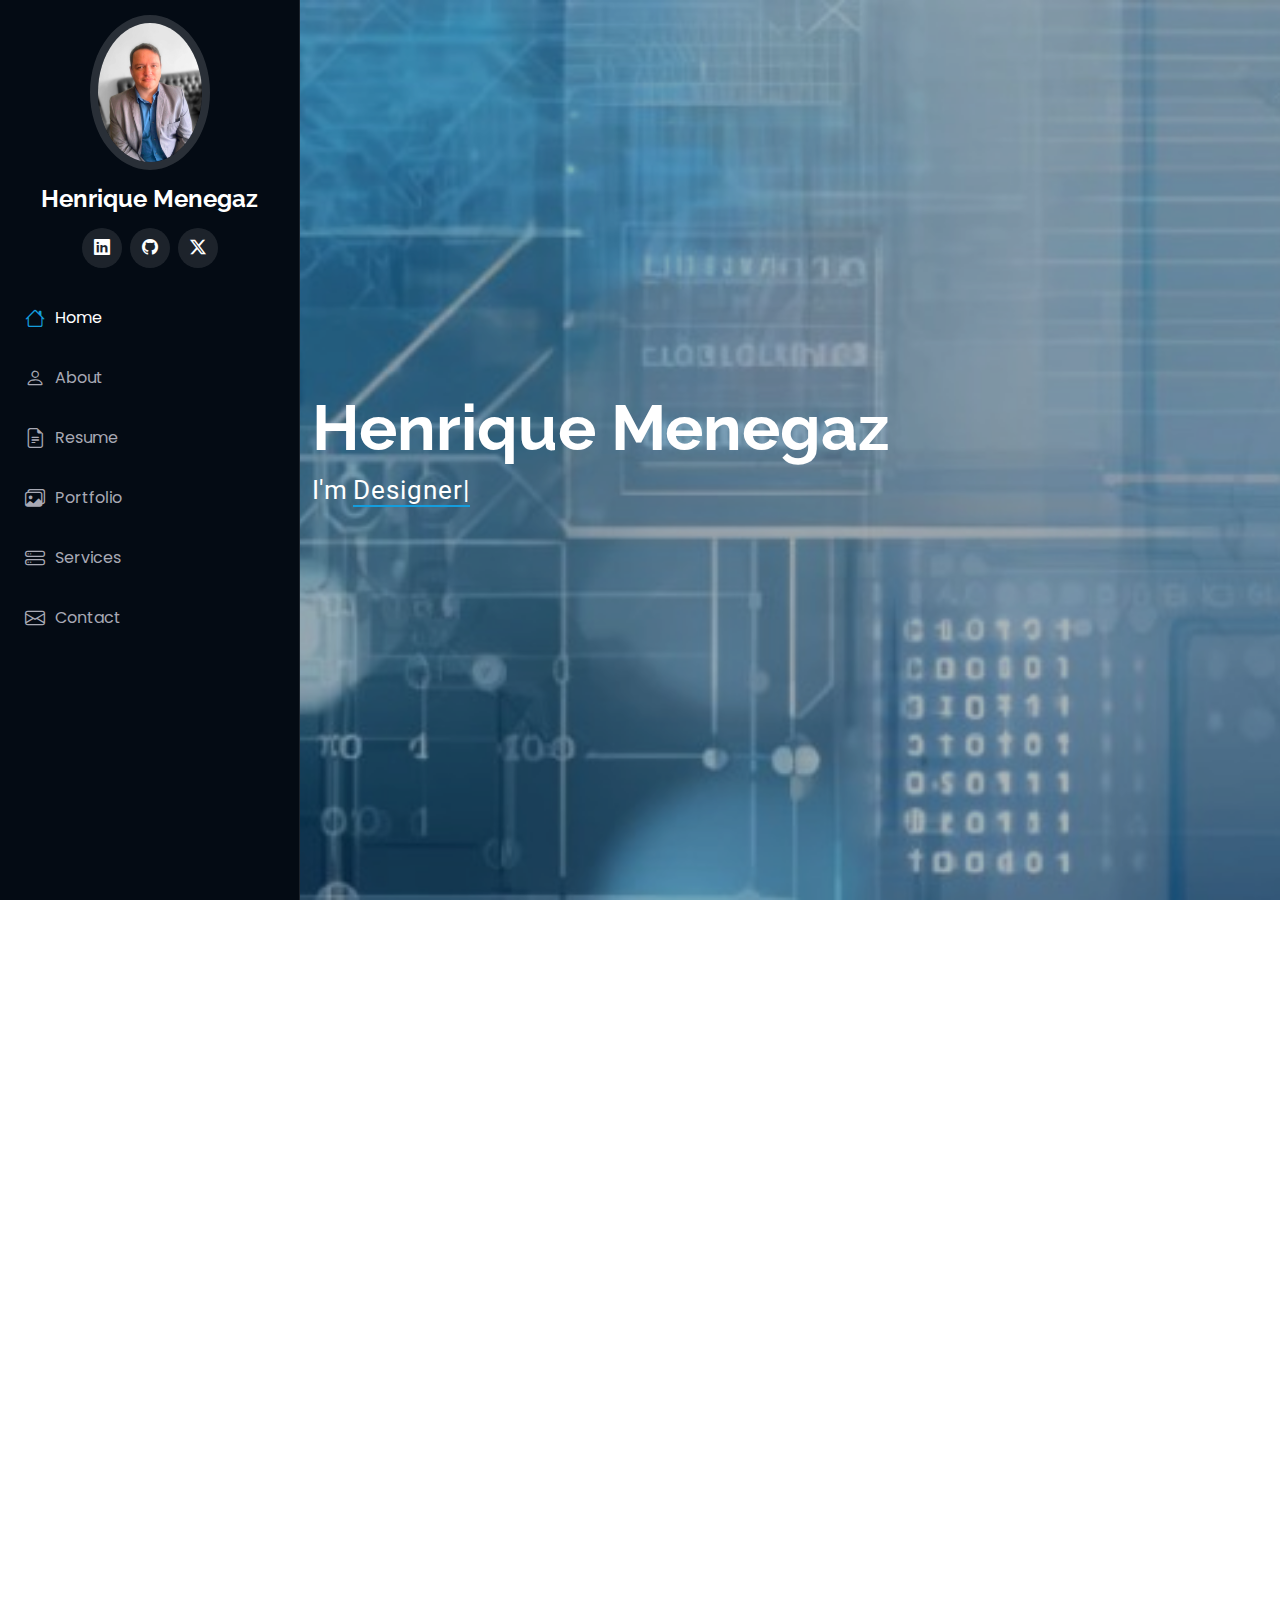
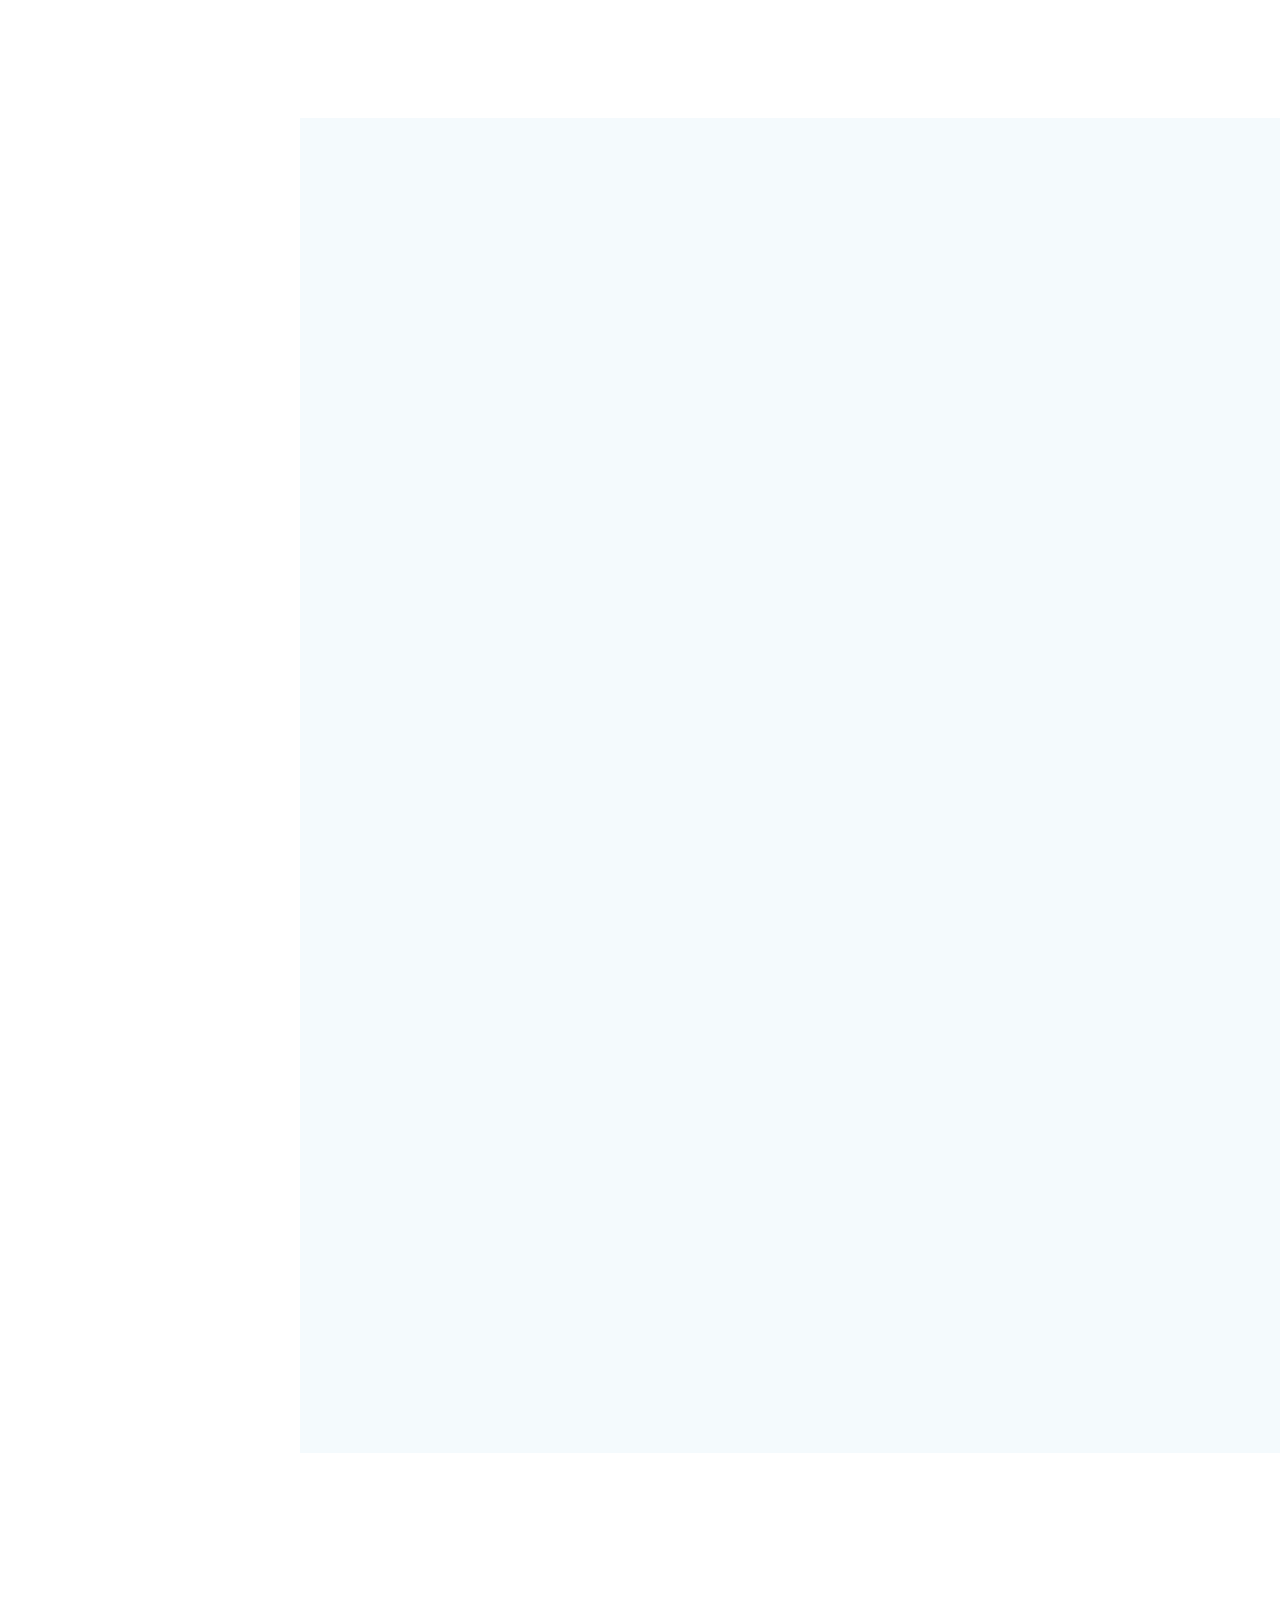
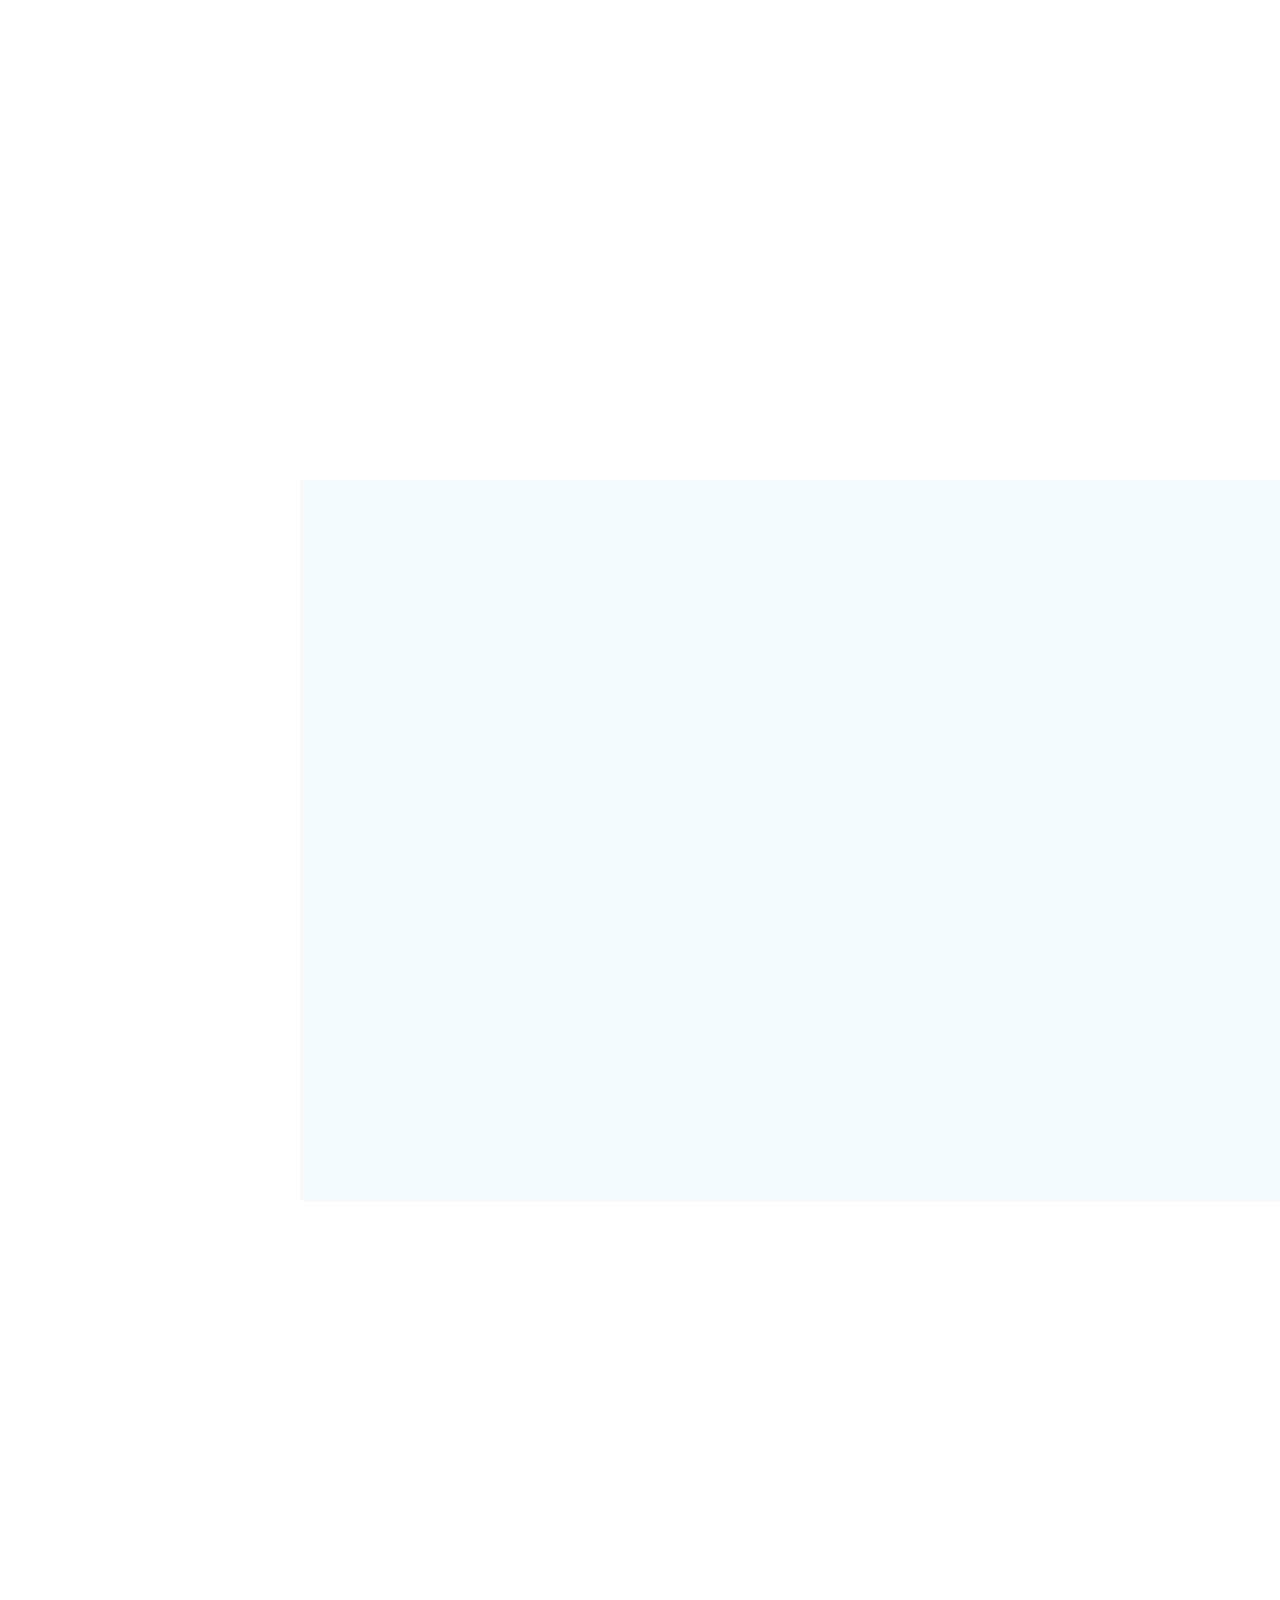
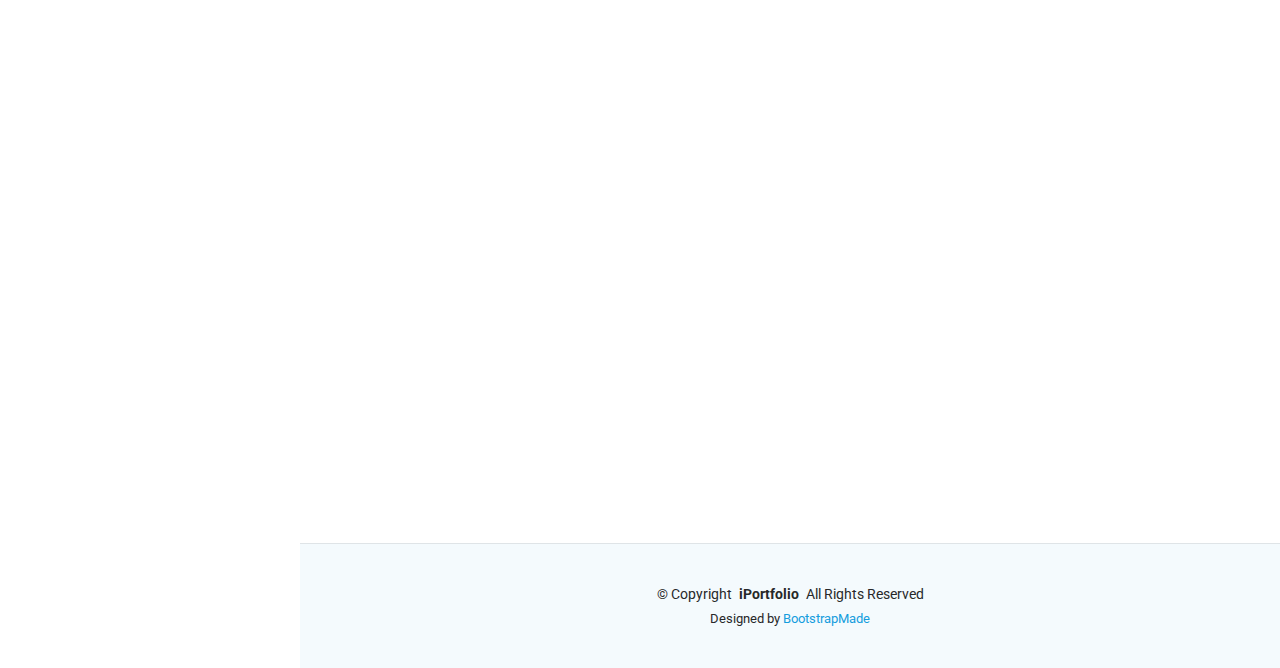
==== commit 86843708: "about completed" ====
--- a/index.html
+++ b/index.html
@@ -4,12 +4,12 @@
 <head>
   <meta charset="utf-8">
   <meta content="width=device-width, initial-scale=1.0" name="viewport">
-  <title>Index - iPortfolio Bootstrap Template</title>
+  <title>Henrique Menegaz</title>
   <meta content="" name="description">
   <meta content="" name="keywords">
 
   <!-- Favicons -->
-  <link href="assets/img/favicon.png" rel="icon">
+  <link href="assets/img/favicon-32x32.png" rel="icon">
   <link href="assets/img/apple-touch-icon.png" rel="apple-touch-icon">
 
   <!-- Fonts -->
@@ -42,21 +42,19 @@
     <i class="header-toggle d-xl-none bi bi-list"></i>
 
     <div class="profile-img">
-      <img src="assets/img/my-profile-img.jpg" alt="" class="img-fluid rounded-circle">
+      <img src="assets/img/Selfie com Blazer fundo cinza.jpg" alt="" class="img-fluid rounded-circle">
     </div>
 
     <a href="index.html" class="logo d-flex align-items-center justify-content-center">
       <!-- Uncomment the line below if you also wish to use an image logo -->
       <!-- <img src="assets/img/logo.png" alt=""> -->
-      <h1 class="sitename">Alex Smith</h1>
+      <h1 class="sitename">Henrique Menegaz</h1>
     </a>
 
     <div class="social-links text-center">
-      <a href="#" class="twitter"><i class="bi bi-twitter-x"></i></a>
-      <a href="#" class="facebook"><i class="bi bi-facebook"></i></a>
-      <a href="#" class="instagram"><i class="bi bi-instagram"></i></a>
-      <a href="#" class="google-plus"><i class="bi bi-skype"></i></a>
-      <a href="#" class="linkedin"><i class="bi bi-linkedin"></i></a>
+      <a href="https://www.linkedin.com/in/henrique-menegaz-b5b27985/" class="linkedin"><i class="bi bi-linkedin"></i></a>
+      <a href="https://github.com/henriquemenegaz?tab=repositories" class="facebook"><i class="bi bi-github"></i></a>
+      <a href="https://twitter.com/hmtmenegaz" class="twitter"><i class="bi bi-twitter-x"></i></a>      
     </div>
 
     <nav id="navmenu" class="navmenu">
@@ -66,7 +64,7 @@
         <li><a href="#resume"><i class="bi bi-file-earmark-text navicon"></i> Resume</a></li>
         <li><a href="#portfolio"><i class="bi bi-images navicon"></i> Portfolio</a></li>
         <li><a href="#services"><i class="bi bi-hdd-stack navicon"></i> Services</a></li>
-        <li class="dropdown"><a href="#"><i class="bi bi-menu-button navicon"></i> <span>Dropdown</span> <i class="bi bi-chevron-down toggle-dropdown"></i></a>
+        <!-- <li class="dropdown"><a href="#"><i class="bi bi-menu-button navicon"></i> <span>Dropdown</span> <i class="bi bi-chevron-down toggle-dropdown"></i></a>
           <ul>
             <li><a href="#">Dropdown 1</a></li>
             <li class="dropdown"><a href="#"><span>Deep Dropdown</span> <i class="bi bi-chevron-down toggle-dropdown"></i></a>
@@ -82,7 +80,7 @@
             <li><a href="#">Dropdown 3</a></li>
             <li><a href="#">Dropdown 4</a></li>
           </ul>
-        </li>
+        </li> -->
         <li><a href="#contact"><i class="bi bi-envelope navicon"></i> Contact</a></li>
       </ul>
     </nav>
@@ -94,10 +92,10 @@
     <!-- Hero Section -->
     <section id="hero" class="hero section dark-background">
 
-      <img src="assets/img/hero-bg.jpg" alt="" data-aos="fade-in" class="">
+      <img src="assets/img/hero-background.jpeg" alt="" data-aos="fade-in" class="">
 
       <div class="container" data-aos="fade-up" data-aos-delay="100">
-        <h2>Alex Smith</h2>
+        <h2>Henrique Menegaz</h2>
         <p>I'm <span class="typed" data-typed-items="Designer, Developer, Freelancer, Photographer">Designer</span><span class="typed-cursor typed-cursor--blink" aria-hidden="true"></span><span class="typed-cursor typed-cursor--blink" aria-hidden="true"></span></p>
       </div>
 
@@ -109,102 +107,56 @@
       <!-- Section Title -->
       <div class="container section-title" data-aos="fade-up">
         <h2>About</h2>
-        <p>Magnam dolores commodi suscipit. Necessitatibus eius consequatur ex aliquid fuga eum quidem. Sit sint consectetur velit. Quisquam quos quisquam cupiditate. Et nemo qui impedit suscipit alias ea. Quia fugiat sit in iste officiis commodi quidem hic quas.</p>
+        <p>Adjoint Professor @Universidade de Brasília | PhD, AI, ML, DS, Blockchain, Solidity, Crypto, Control Systems.</p>
       </div><!-- End Section Title -->
 
       <div class="container" data-aos="fade-up" data-aos-delay="100">
 
         <div class="row gy-4 justify-content-center">
-          <div class="col-lg-4">
-            <img src="assets/img/my-profile-img.jpg" class="img-fluid" alt="">
+          <div class="col-lg-4 about-figure">
+            <img src="./assets/img/Selfie com Blazer.jpeg" class="img-fluid rounded" alt="">
           </div>
           <div class="col-lg-8 content">
-            <h2>UI/UX Designer &amp; Web Developer.</h2>
+            <h2>Adjoint Professor @Universidade de Brasília | PhD, AI, ML, DS, Blockchain, Solidity, Crypto, Control Systems.</h2>
             <p class="fst-italic py-3">
-              Lorem ipsum dolor sit amet, consectetur adipiscing elit, sed do eiusmod tempor incididunt ut labore et dolore
-              magna aliqua.
+              I'm a Assistant Professor of Electronic Engineering at Faculdade Gama, Universidade de Brasília (UnB).
             </p>
             <div class="row">
               <div class="col-lg-6">
                 <ul>
-                  <li><i class="bi bi-chevron-right"></i> <strong>Birthday:</strong> <span>1 May 1995</span></li>
-                  <li><i class="bi bi-chevron-right"></i> <strong>Website:</strong> <span>www.example.com</span></li>
-                  <li><i class="bi bi-chevron-right"></i> <strong>Phone:</strong> <span>+123 456 7890</span></li>
-                  <li><i class="bi bi-chevron-right"></i> <strong>City:</strong> <span>New York, USA</span></li>
+                  <li><i class="bi bi-chevron-right"></i> <strong>Work:</strong><span>Professor</span></li>
+                  <li><i class="bi bi-chevron-right"></i> <strong>Website:</strong> <span>https://fga.unb.br/</span></li>                  
+                  <li><i class="bi bi-chevron-right"></i> <strong>City:</strong> <span>Brasília-DF, Brazil</span></li>
                 </ul>
               </div>
               <div class="col-lg-6">
-                <ul>
-                  <li><i class="bi bi-chevron-right"></i> <strong>Age:</strong> <span>30</span></li>
-                  <li><i class="bi bi-chevron-right"></i> <strong>Degree:</strong> <span>Master</span></li>
-                  <li><i class="bi bi-chevron-right"></i> <strong>Email:</strong> <span>email@example.com</span></li>
+                <ul>                  
+                  <li><i class="bi bi-chevron-right"></i> <strong>Degree:</strong> <span>Ph.D.</span></li>
+                  <li><i class="bi bi-chevron-right"></i> <strong>Email:</strong> <span>henrique.menegaz@gmail.com</span></li>
                   <li><i class="bi bi-chevron-right"></i> <strong>Freelance:</strong> <span>Available</span></li>
                 </ul>
               </div>
             </div>
             <p class="py-3">
-              Officiis eligendi itaque labore et dolorum mollitia officiis optio vero. Quisquam sunt adipisci omnis et ut. Nulla accusantium dolor incidunt officia tempore. Et eius omnis.
-              Cupiditate ut dicta maxime officiis quidem quia. Sed et consectetur qui quia repellendus itaque neque.
+              I have been working as a university professor since 2014. My research interests include the filtering of nonlinear dynamic systems, data science, and machine learning. Over the years, I have developed a deep understanding of these fields, contributing to both academic research and practical applications. I have published important papers in leading scientific journals in my field.
             </p>
+            <p>
+              Initially, my area of interest was the filtering of nonlinear dynamic systems, but since the end of 2021, my focus has shifted to artificial intelligence, machine learning, data science and blockchain technologies.
+            </p>
+            <p>
+              Moreover, I have a strong interest in blockchain technology and cryptocurrencies. Recently, I have begun studying Solidity to deepen my understanding and capabilities in this rapidly evolving field.
+            </p>
           </div>
         </div>
 
       </div>
-
-    </section><!-- /About Section -->
-
-    <!-- Stats Section -->
-    <section id="stats" class="stats section">
-
-      <div class="container" data-aos="fade-up" data-aos-delay="100">
-
-        <div class="row gy-4">
-
-          <div class="col-lg-3 col-md-6">
-            <div class="stats-item">
-              <i class="bi bi-emoji-smile"></i>
-              <span data-purecounter-start="0" data-purecounter-end="232" data-purecounter-duration="1" class="purecounter"></span>
-              <p><strong>Happy Clients</strong> <span>consequuntur quae</span></p>
-            </div>
-          </div><!-- End Stats Item -->
-
-          <div class="col-lg-3 col-md-6">
-            <div class="stats-item">
-              <i class="bi bi-journal-richtext"></i>
-              <span data-purecounter-start="0" data-purecounter-end="521" data-purecounter-duration="1" class="purecounter"></span>
-              <p><strong>Projects</strong> <span>adipisci atque cum quia aut</span></p>
-            </div>
-          </div><!-- End Stats Item -->
-
-          <div class="col-lg-3 col-md-6">
-            <div class="stats-item">
-              <i class="bi bi-headset"></i>
-              <span data-purecounter-start="0" data-purecounter-end="1453" data-purecounter-duration="1" class="purecounter"></span>
-              <p><strong>Hours Of Support</strong> <span>aut commodi quaerat</span></p>
-            </div>
-          </div><!-- End Stats Item -->
-
-          <div class="col-lg-3 col-md-6">
-            <div class="stats-item">
-              <i class="bi bi-people"></i>
-              <span data-purecounter-start="0" data-purecounter-end="32" data-purecounter-duration="1" class="purecounter"></span>
-              <p><strong>Hard Workers</strong> <span>rerum asperiores dolor</span></p>
-            </div>
-          </div><!-- End Stats Item -->
-
-        </div>
-
-      </div>
-
-    </section><!-- /Stats Section -->
 
     <!-- Skills Section -->
     <section id="skills" class="skills section light-background">
 
       <!-- Section Title -->
       <div class="container section-title" data-aos="fade-up">
-        <h2>Skills</h2>
-        <p>Necessitatibus eius consequatur ex aliquid fuga eum quidem sint consectetur velit</p>
+        <h2>Skills</h2>       
       </div><!-- End Section Title -->
 
       <div class="container" data-aos="fade-up" data-aos-delay="100">
@@ -214,9 +166,34 @@
           <div class="col-lg-6">
 
             <div class="progress">
-              <span class="skill"><span>HTML</span> <i class="val">100%</i></span>
+              <span class="skill"><span>Python</span> <i class="val">100%</i></span>
               <div class="progress-bar-wrap">
                 <div class="progress-bar" role="progressbar" aria-valuenow="100" aria-valuemin="0" aria-valuemax="100"></div>
+              </div>
+            </div><!-- End Skills Item -->
+
+            <div class="progress">
+              <span class="skill"><span>Pytorch</span> <i class="val">90%</i></span>
+              <div class="progress-bar-wrap">
+                <div class="progress-bar" role="progressbar" aria-valuenow="90" aria-valuemin="0" aria-valuemax="100"></div>
+              </div>
+            </div><!-- End Skills Item -->
+
+            <div class="progress">
+              <span class="skill"><span>JavaScript</span> <i class="val">75%</i></span>
+              <div class="progress-bar-wrap">
+                <div class="progress-bar" role="progressbar" aria-valuenow="75" aria-valuemin="0" aria-valuemax="100"></div>
+              </div>
+            </div><!-- End Skills Item -->
+
+          </div>
+
+          <div class="col-lg-6">
+
+            <div class="progress">
+              <span class="skill"><span>Solidity</span> <i class="val">80%</i></span>
+              <div class="progress-bar-wrap">
+                <div class="progress-bar" role="progressbar" aria-valuenow="80" aria-valuemin="0" aria-valuemax="100"></div>
               </div>
             </div><!-- End Skills Item -->
 
@@ -228,32 +205,7 @@
             </div><!-- End Skills Item -->
 
             <div class="progress">
-              <span class="skill"><span>JavaScript</span> <i class="val">75%</i></span>
-              <div class="progress-bar-wrap">
-                <div class="progress-bar" role="progressbar" aria-valuenow="75" aria-valuemin="0" aria-valuemax="100"></div>
-              </div>
-            </div><!-- End Skills Item -->
-
-          </div>
-
-          <div class="col-lg-6">
-
-            <div class="progress">
-              <span class="skill"><span>PHP</span> <i class="val">80%</i></span>
-              <div class="progress-bar-wrap">
-                <div class="progress-bar" role="progressbar" aria-valuenow="80" aria-valuemin="0" aria-valuemax="100"></div>
-              </div>
-            </div><!-- End Skills Item -->
-
-            <div class="progress">
-              <span class="skill"><span>WordPress/CMS</span> <i class="val">90%</i></span>
-              <div class="progress-bar-wrap">
-                <div class="progress-bar" role="progressbar" aria-valuenow="90" aria-valuemin="0" aria-valuemax="100"></div>
-              </div>
-            </div><!-- End Skills Item -->
-
-            <div class="progress">
-              <span class="skill"><span>Photoshop</span> <i class="val">55%</i></span>
+              <span class="skill"><span>HMTL</span> <i class="val">55%</i></span>
               <div class="progress-bar-wrap">
                 <div class="progress-bar" role="progressbar" aria-valuenow="55" aria-valuemin="0" aria-valuemax="100"></div>
               </div>
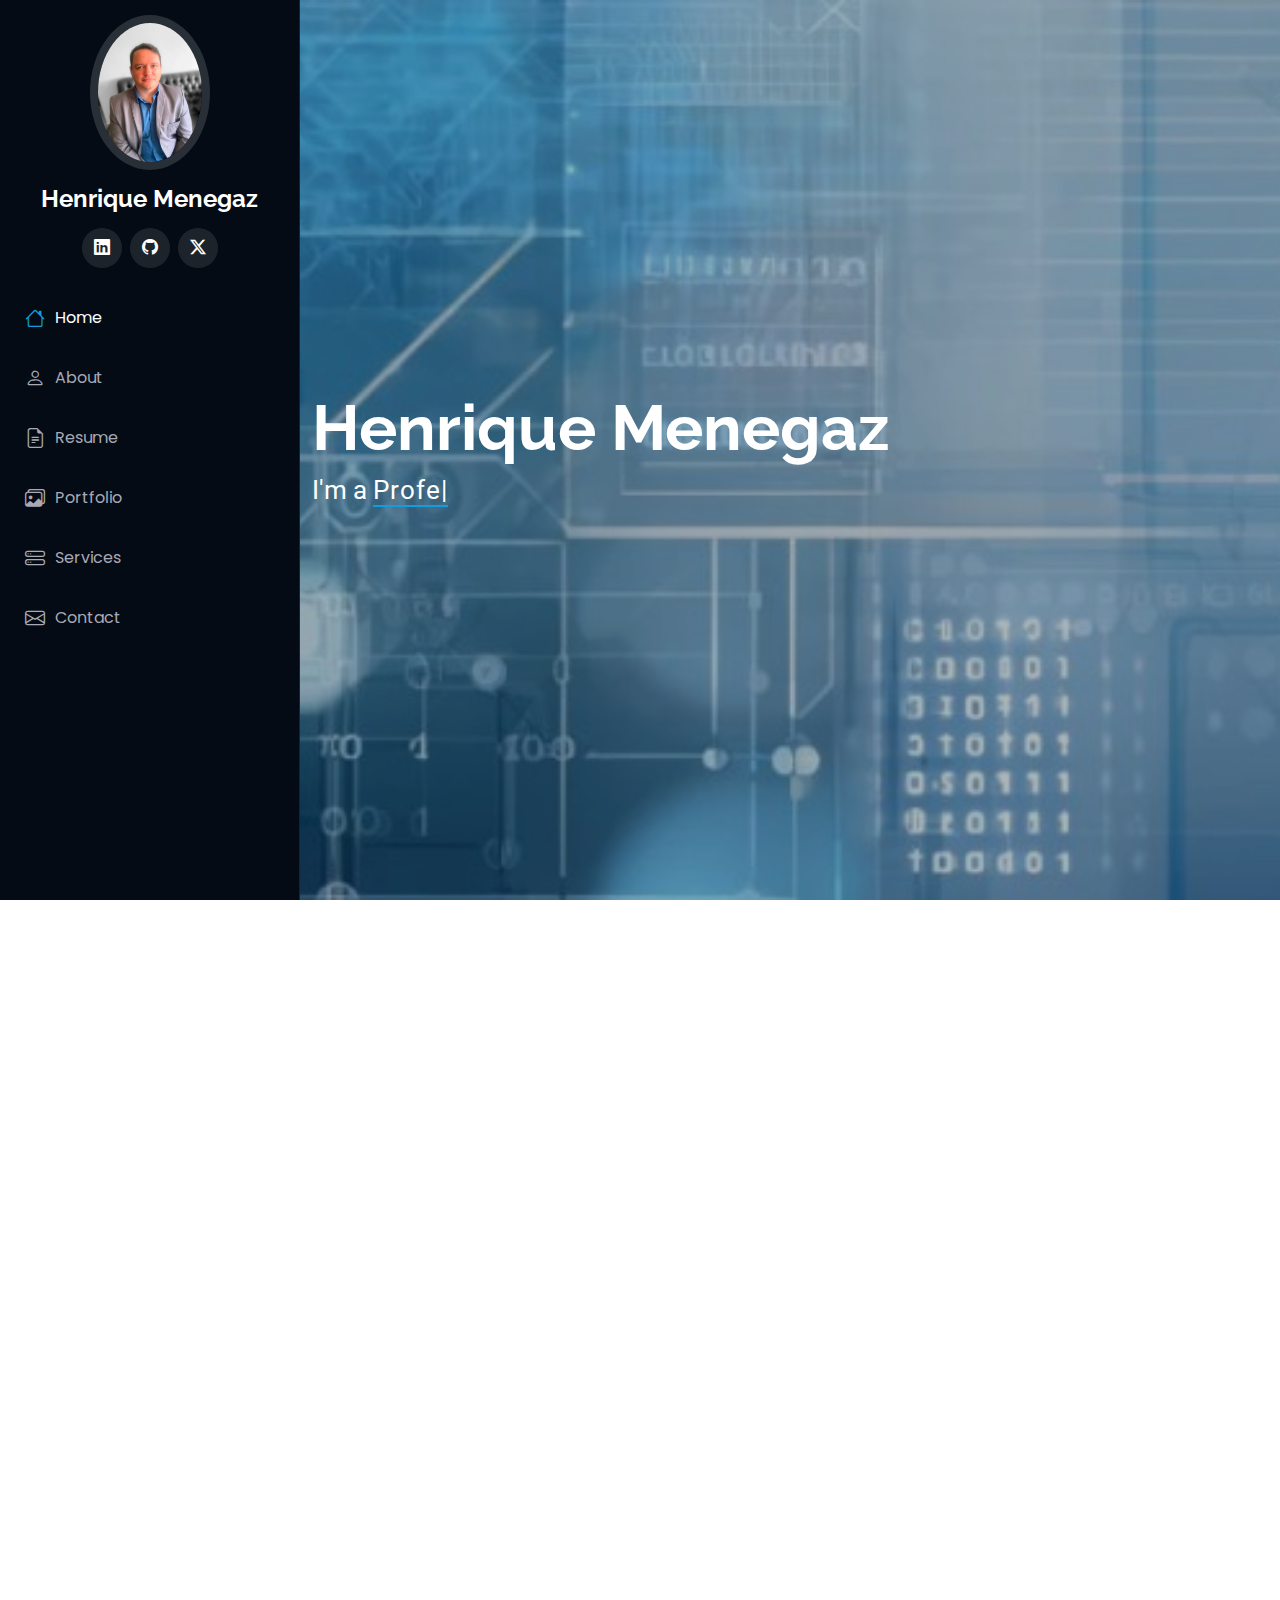
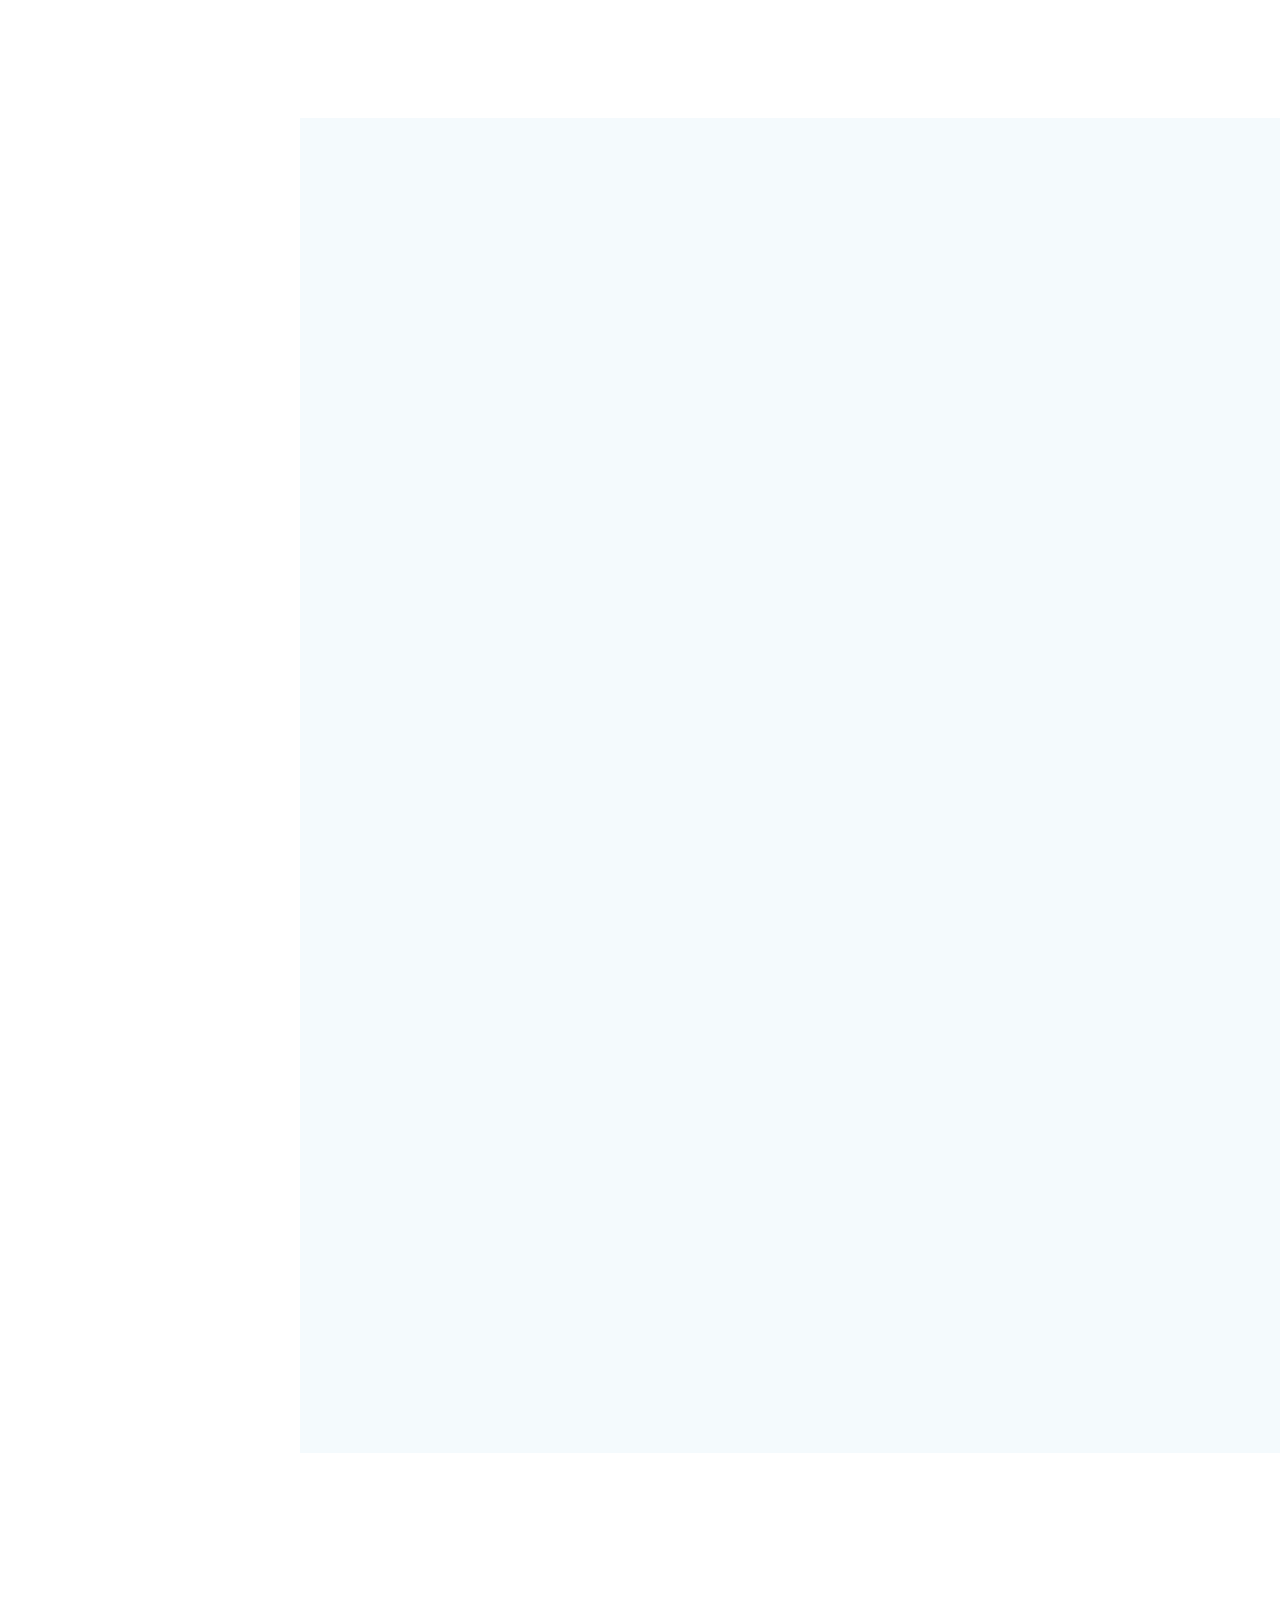
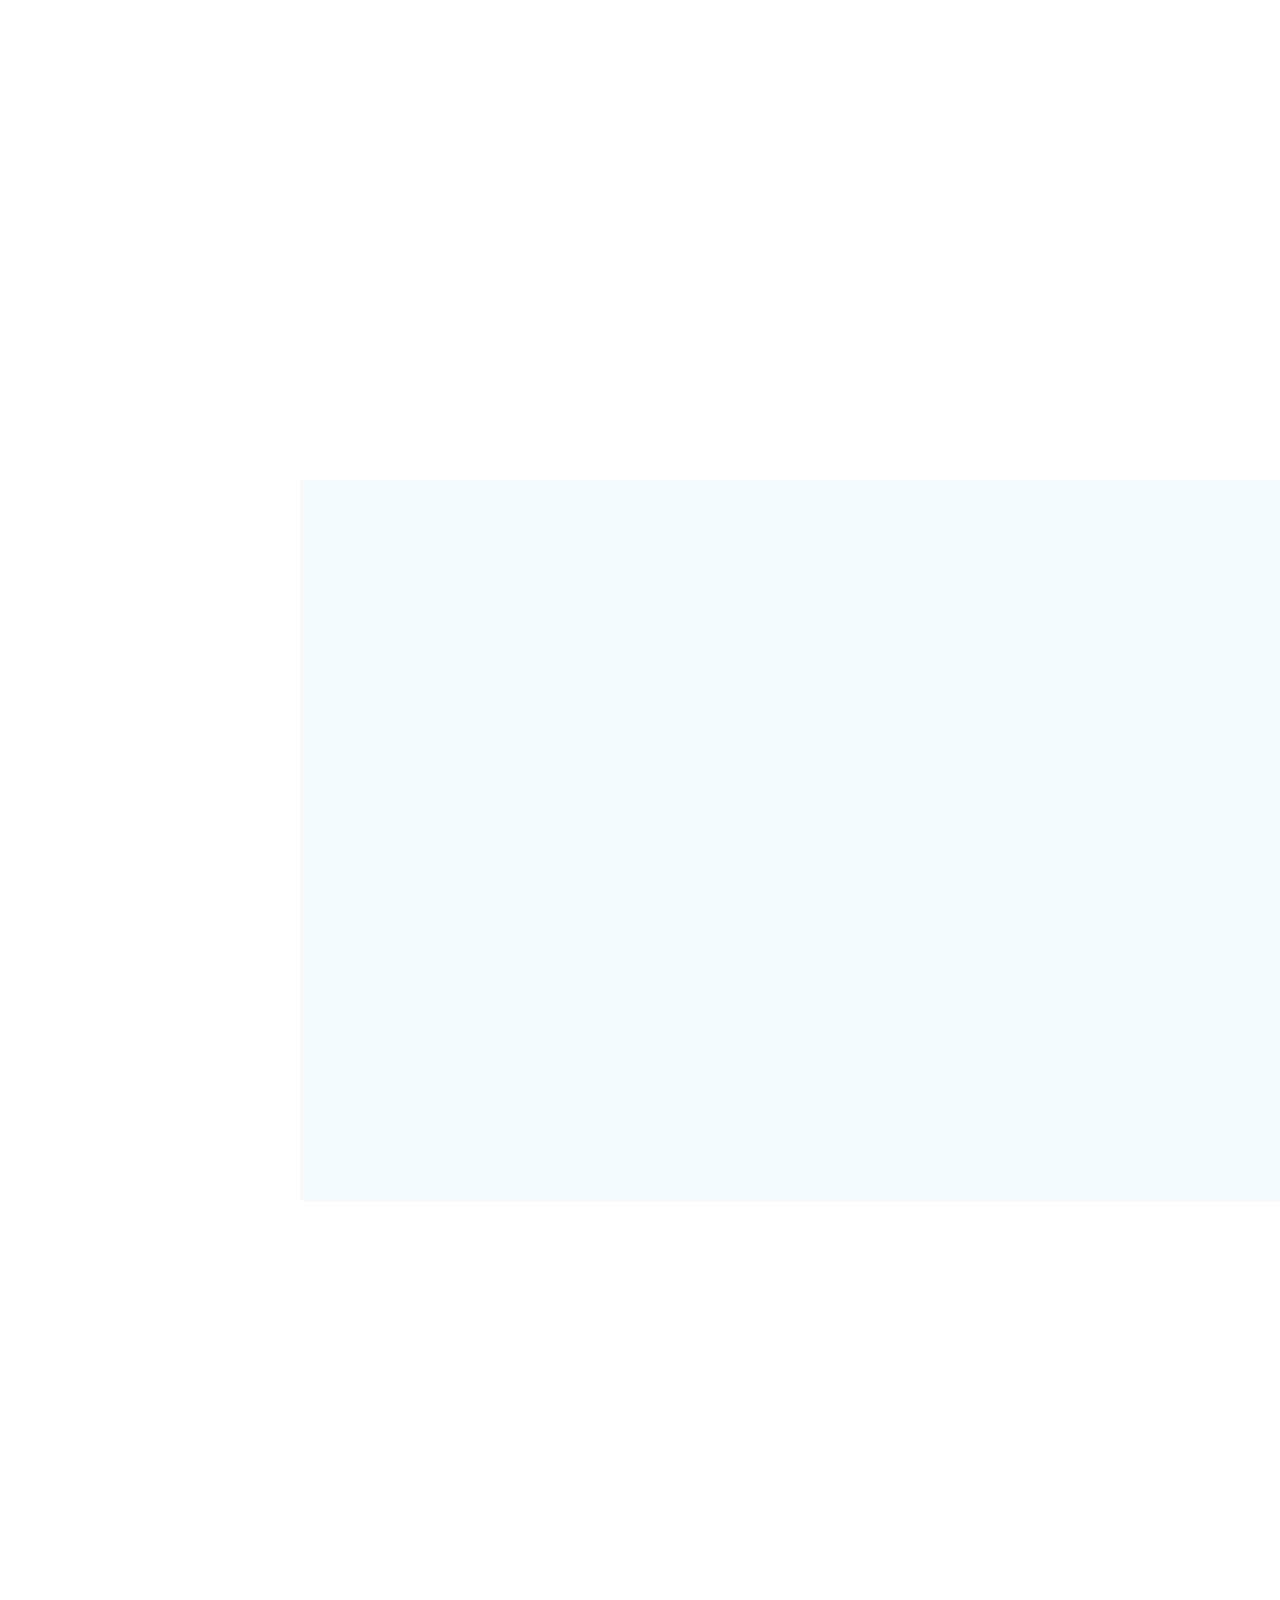
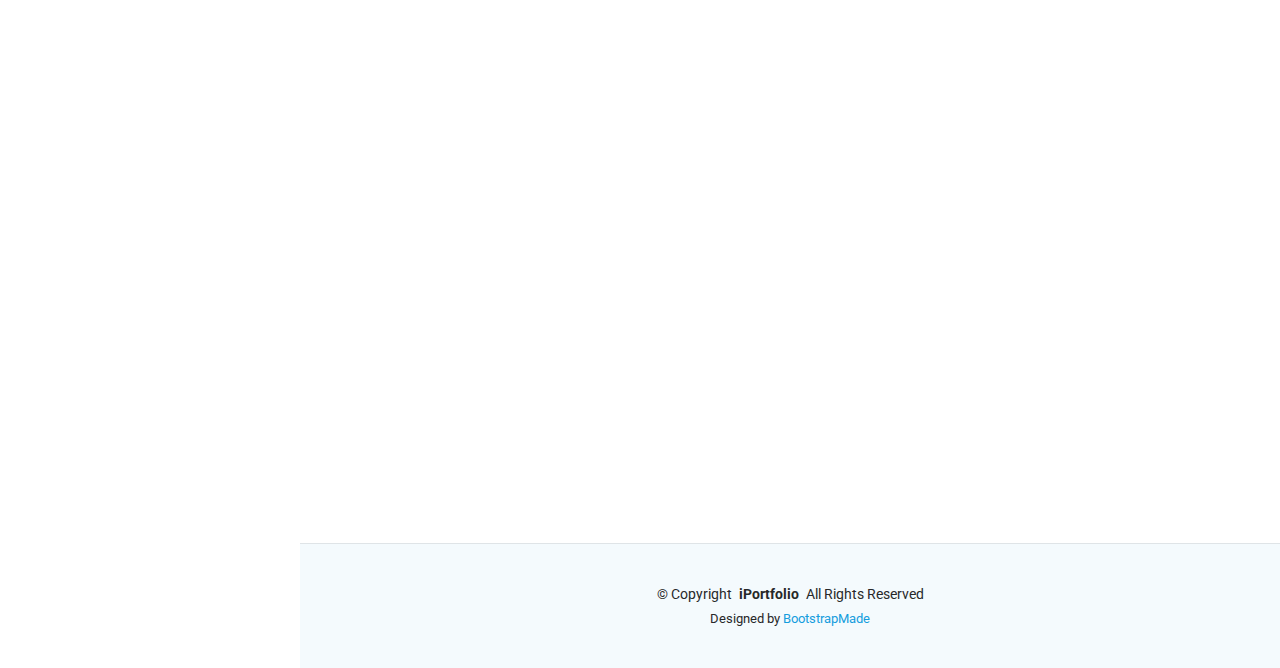
==== commit c533085c: "about completed" ====
--- a/index.html
+++ b/index.html
@@ -96,7 +96,7 @@
 
       <div class="container" data-aos="fade-up" data-aos-delay="100">
         <h2>Henrique Menegaz</h2>
-        <p>I'm <span class="typed" data-typed-items="Designer, Developer, Freelancer, Photographer">Designer</span><span class="typed-cursor typed-cursor--blink" aria-hidden="true"></span><span class="typed-cursor typed-cursor--blink" aria-hidden="true"></span></p>
+        <p>I'm a <span class="typed" data-typed-items="Professor, a ML Engineer, Data Scientist, Blockchain Developer, Control Systems Engineer</span><span class="typed-cursor typed-cursor--blink" aria-hidden="true"></span><span class="typed-cursor typed-cursor--blink" aria-hidden="true"></span></p>
       </div>
 
     </section><!-- /Hero Section -->
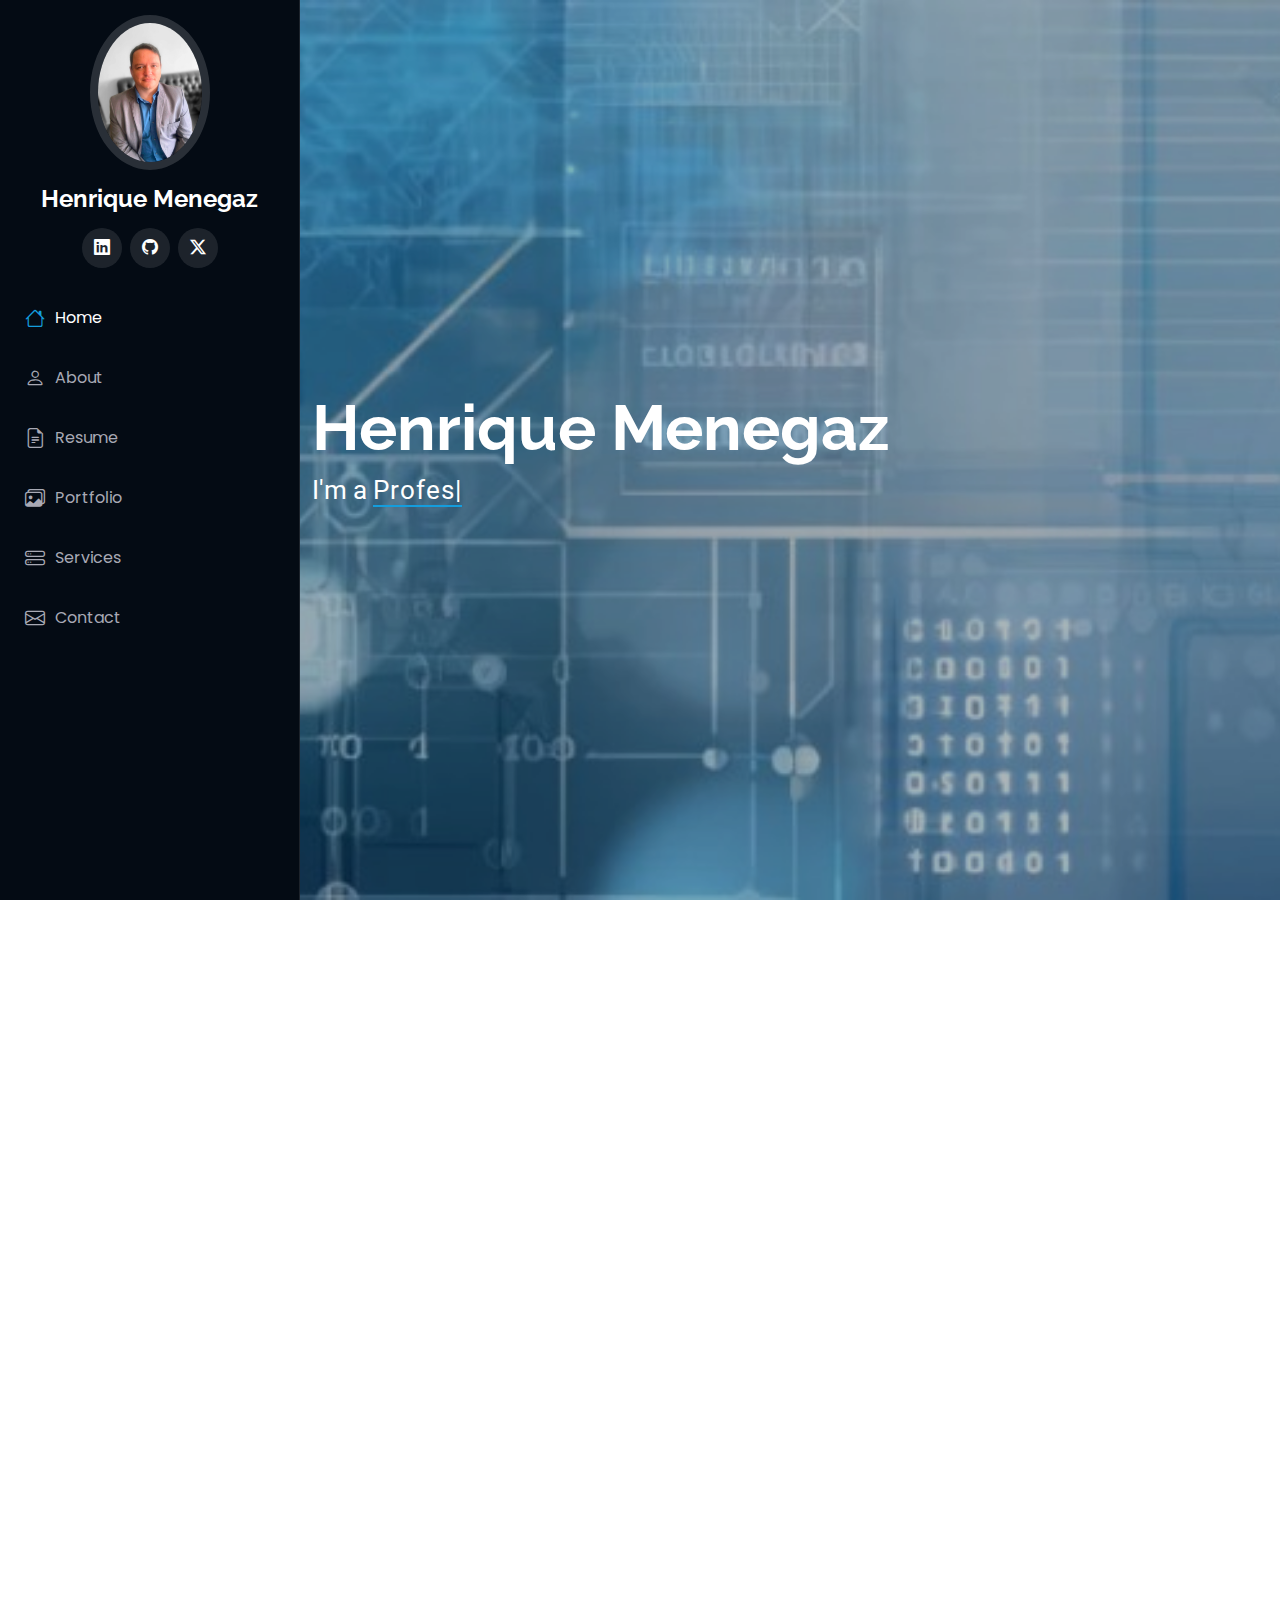
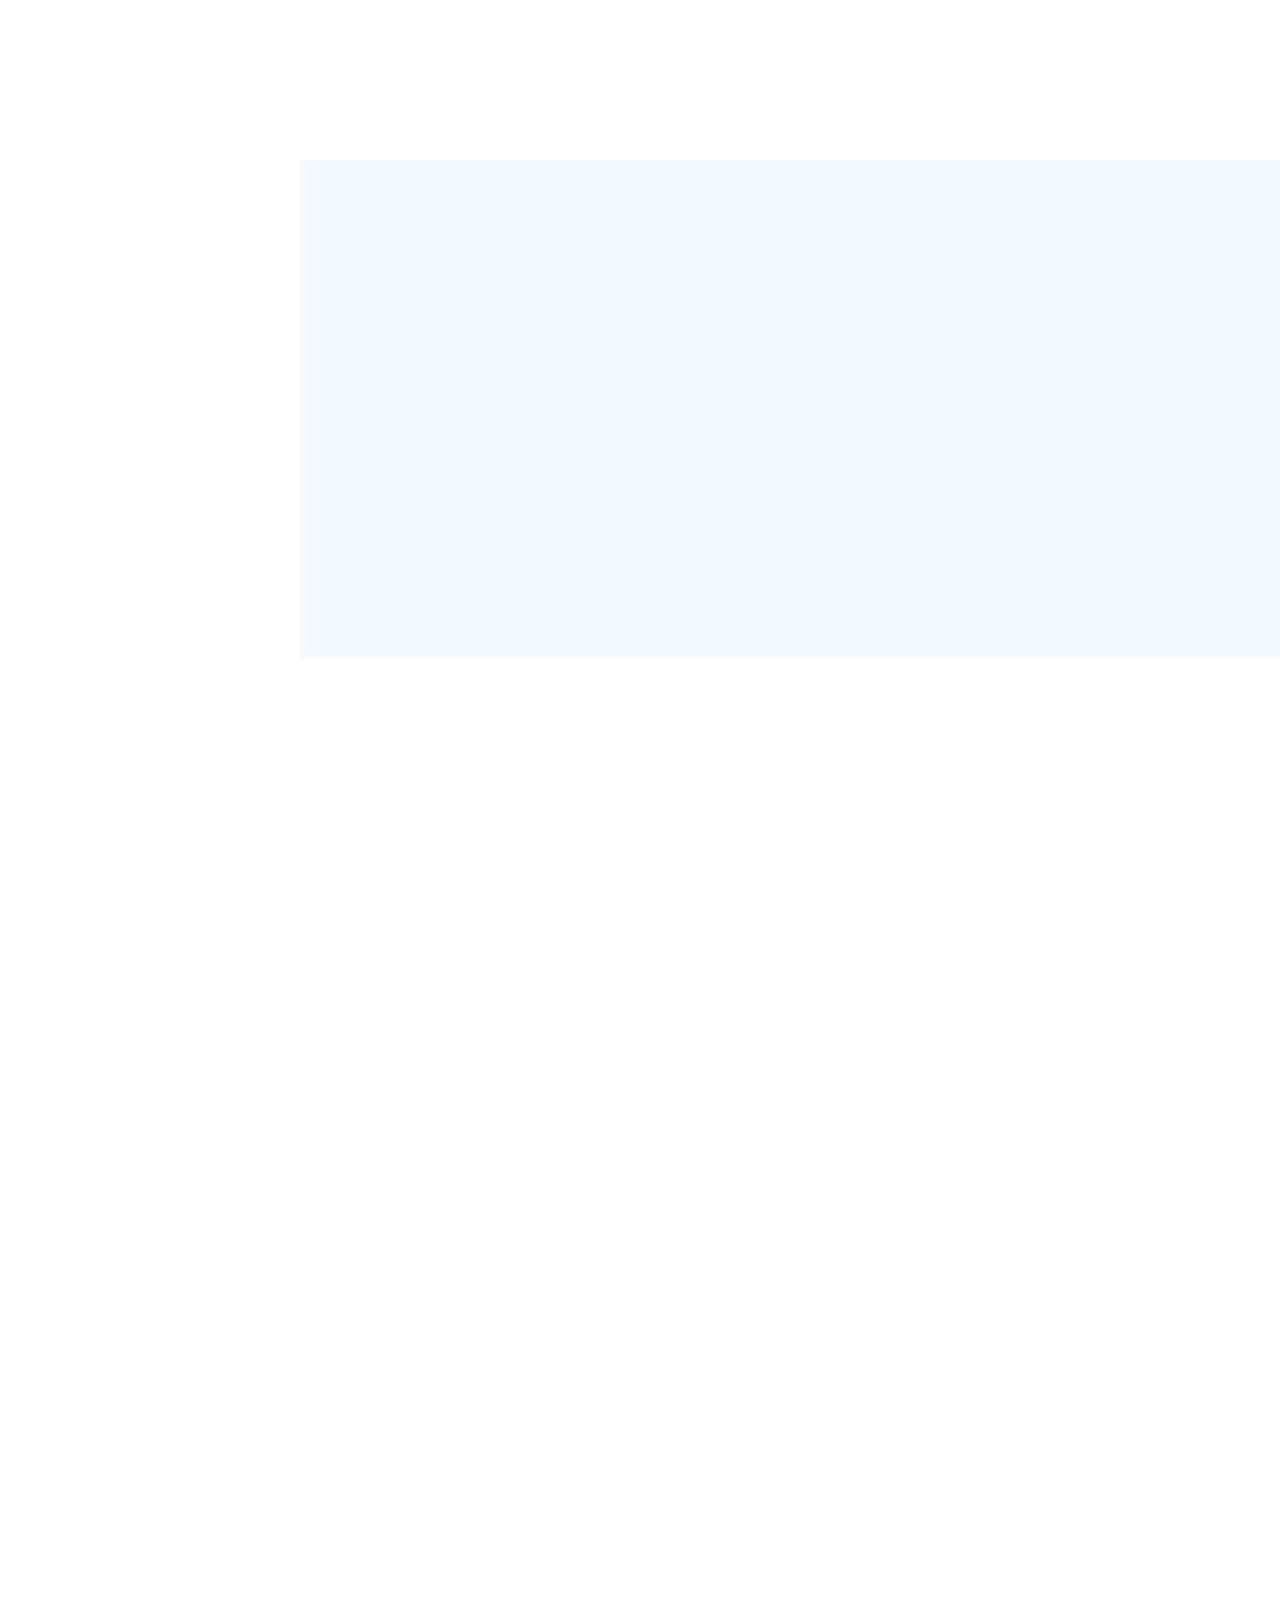
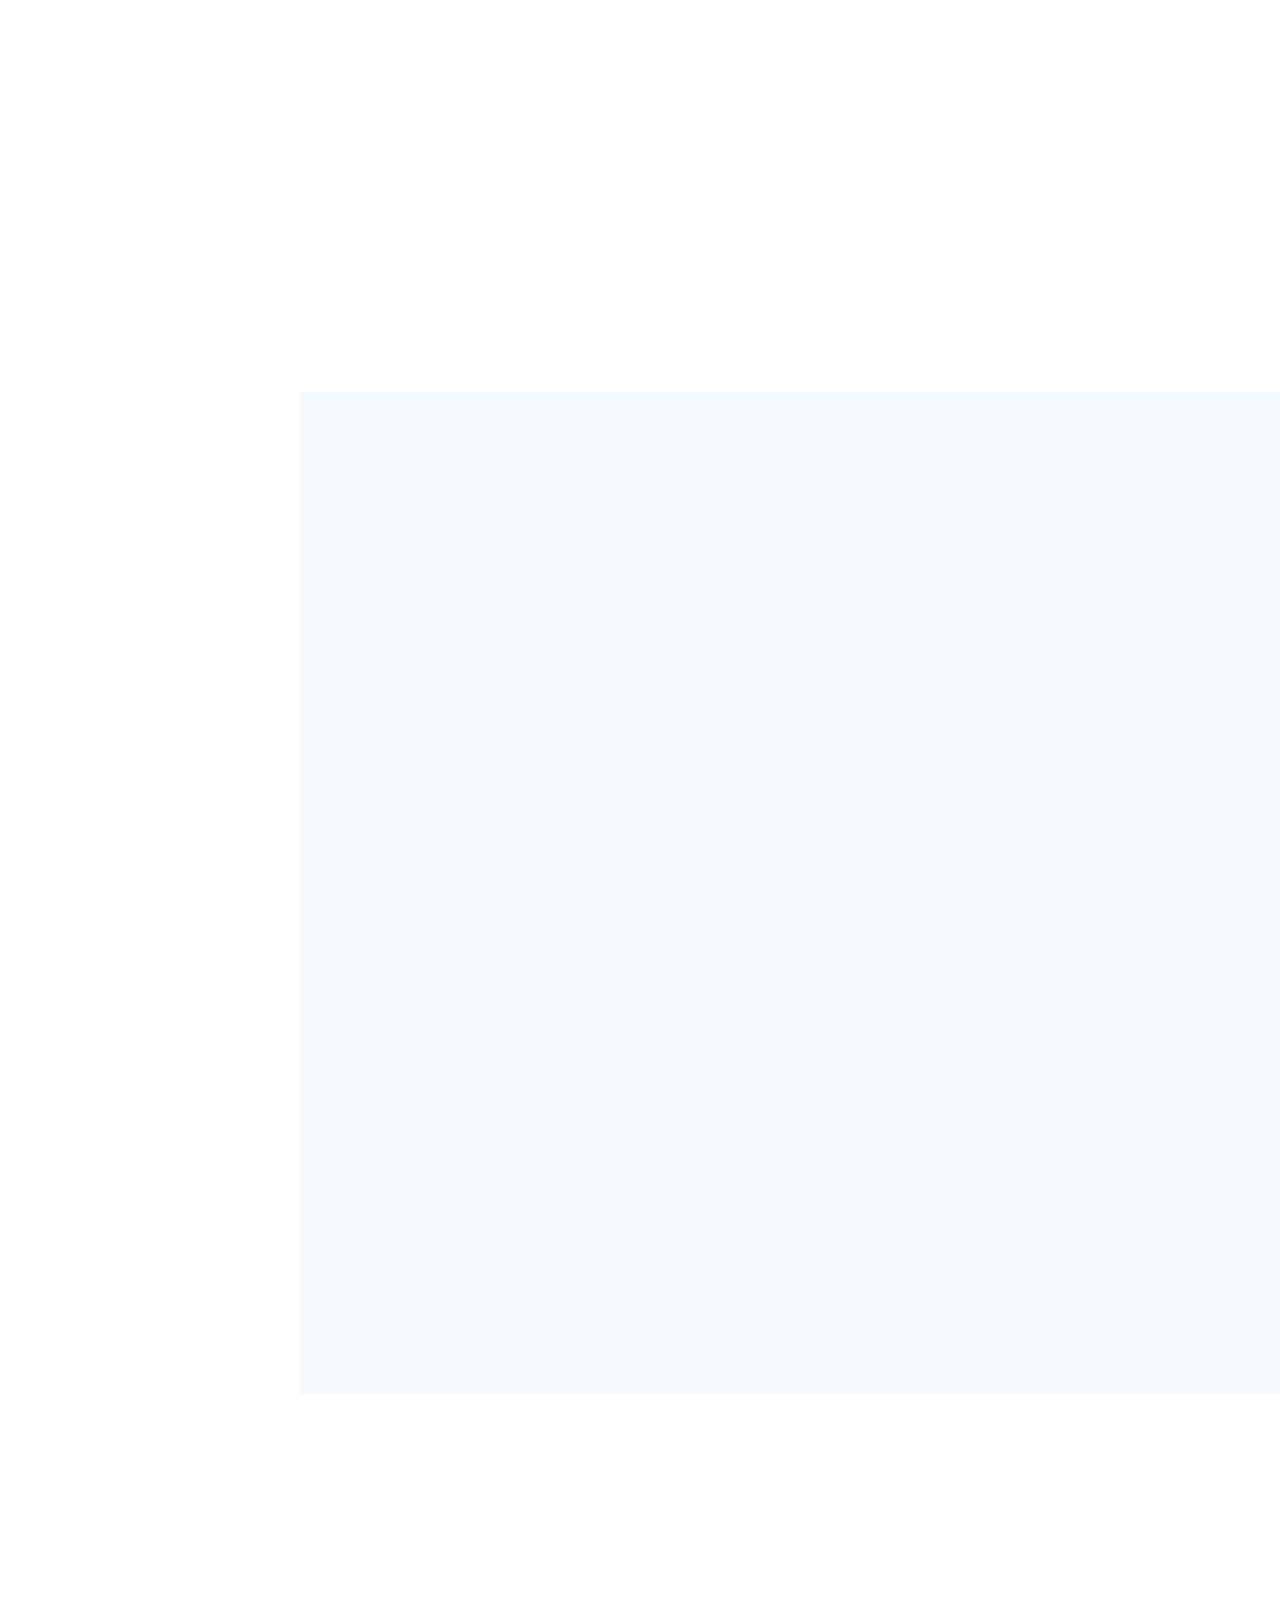
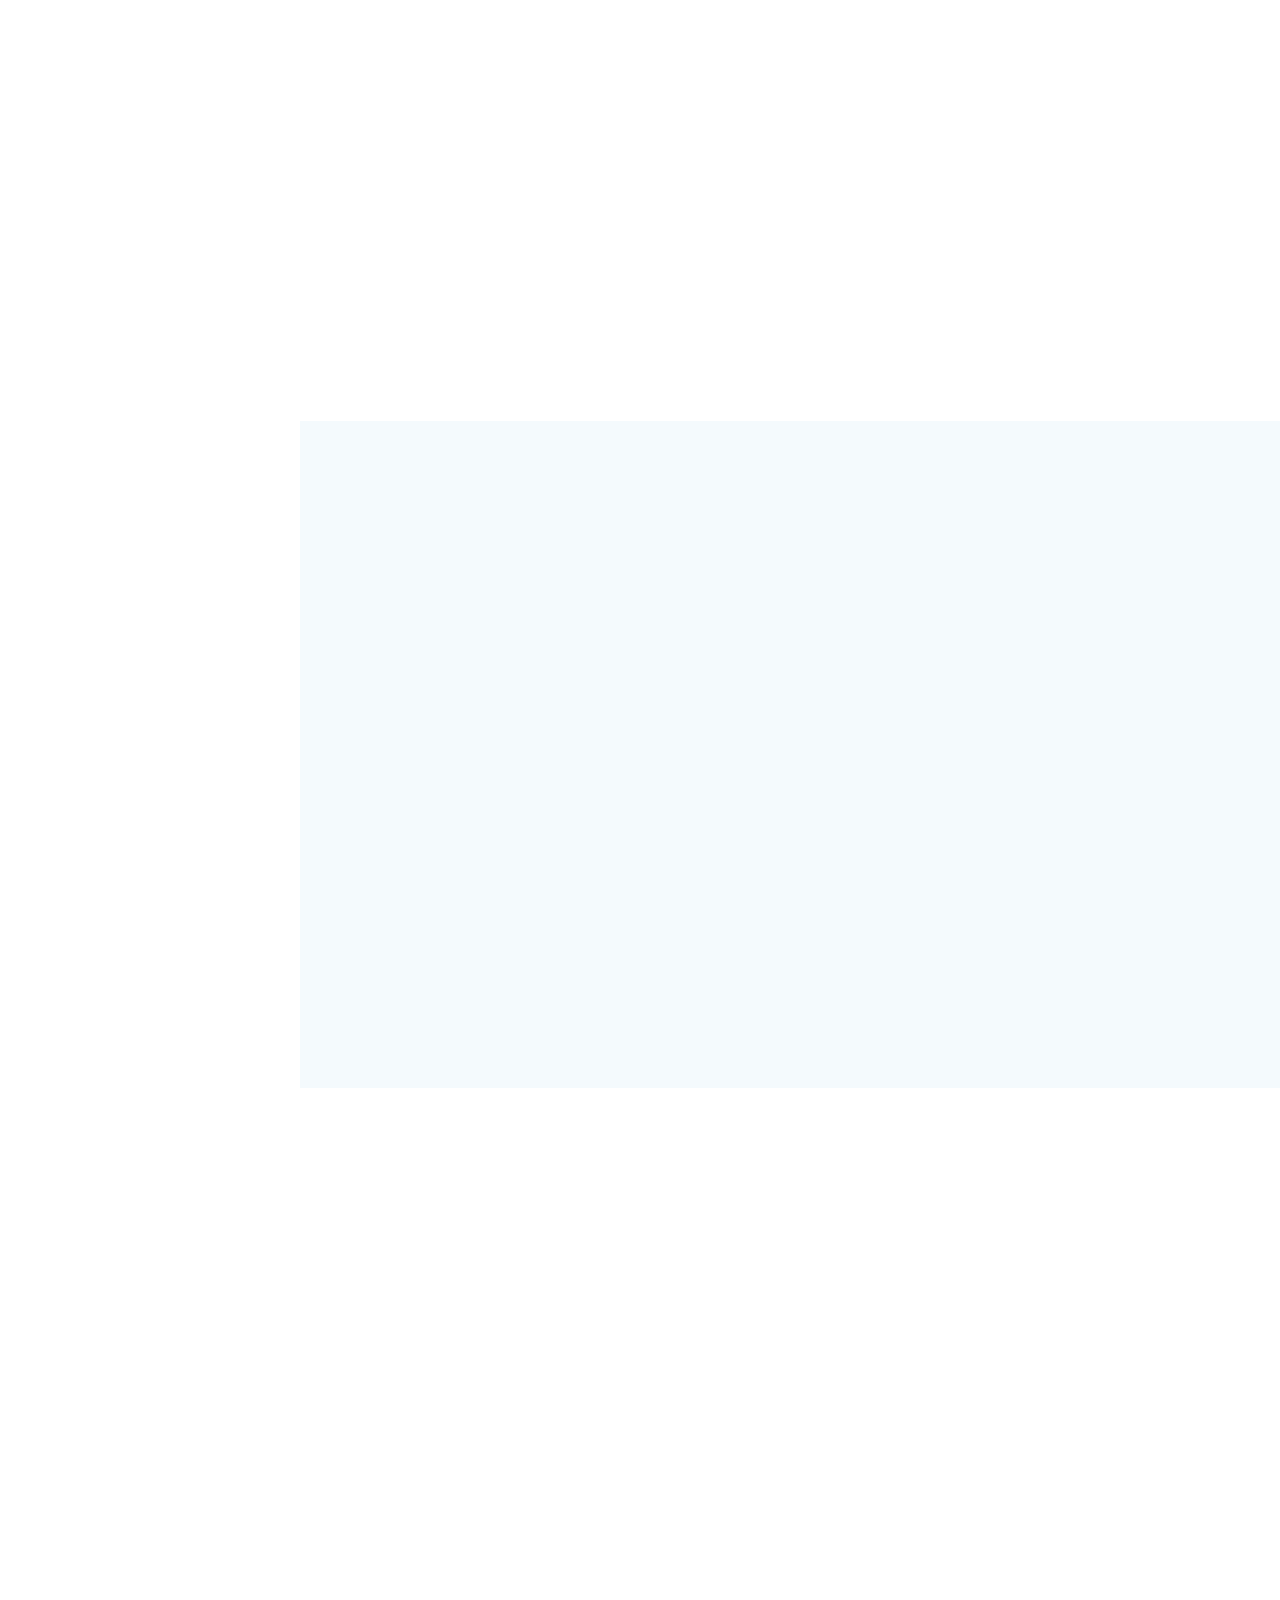
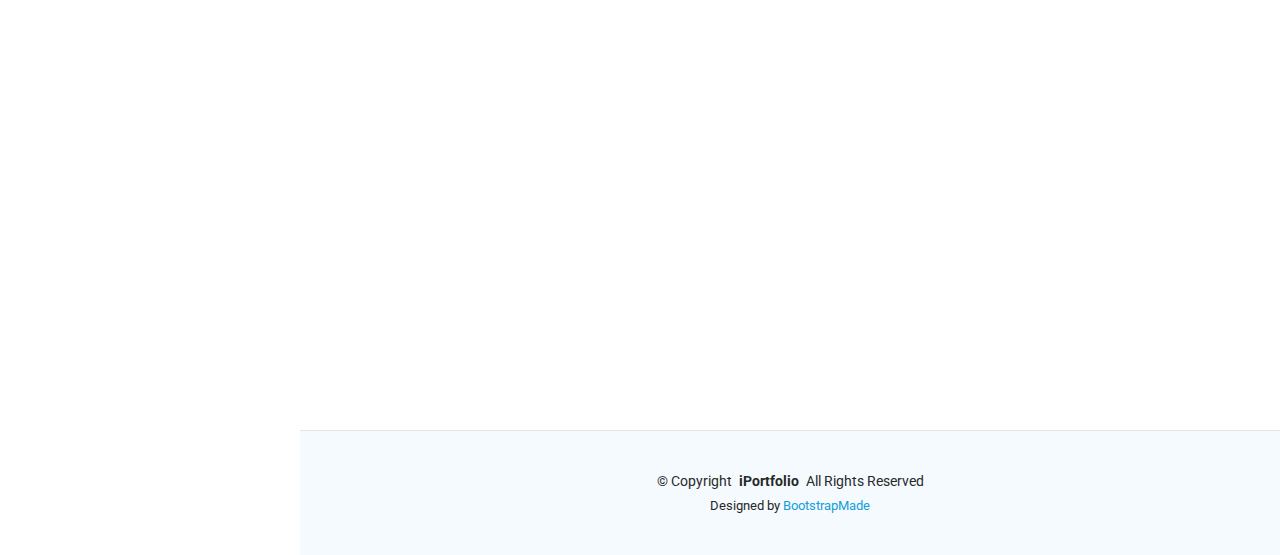
==== commit 7c2208ac: "Portifolio. Finished" ====
--- a/index.html
+++ b/index.html
@@ -166,55 +166,68 @@
           <div class="col-lg-6">
 
             <div class="progress">
-              <span class="skill"><span>Python</span> <i class="val">100%</i></span>
+              <span class="skill"><span>PYTHON: Matplotlib, Seaborn, Numpy, Pandas, SciPy</span> <i class="val">70%</i></span>
+              <div class="progress-bar-wrap">
+                <div class="progress-bar" role="progressbar" aria-valuenow="70" aria-valuemin="0" aria-valuemax="100"></div>
+              </div>
+            </div><!-- End Skills Item -->
+
+            <div class="progress">
+              <span class="skill"><span>DATASCIENCE AND MACHINE LEARNING: Sk-Learn, Pytorch, Fast-ai, PySpark</span> <i class="val">60%</i></span>
+              <div class="progress-bar-wrap">
+                <div class="progress-bar" role="progressbar" aria-valuenow="60" aria-valuemin="0" aria-valuemax="100"></div>
+              </div>
+            </div><!-- End Skills Item -->
+
+            <div class="progress">
+              <span class="skill"><span>BLOCKCHAIN: Solidity, web3.js, Remix, Truffle, Hardhat</span> <i class="val">25%</i></span>
+              <div class="progress-bar-wrap">
+                <div class="progress-bar" role="progressbar" aria-valuenow="25" aria-valuemin="0" aria-valuemax="100"></div>
+              </div>
+            </div><!-- End Skills Item -->
+
+            <div class="progress">
+              <span class="skill"><span>Frontend Web development: HTML, CSS, Bootstrap, Grid</span> <i class="val">50%</i></span>
+              <div class="progress-bar-wrap">
+                <div class="progress-bar" role="progressbar" aria-valuenow="50" aria-valuemin="0" aria-valuemax="100"></div>
+              </div>
+            </div><!-- End Skills Item -->
+
+          </div>
+
+          <div class="col-lg-6">
+
+            <div class="progress">
+              <span class="skill"><span>Control and estimation of dynamic systems</span> <i class="val">100%</i></span>
               <div class="progress-bar-wrap">
                 <div class="progress-bar" role="progressbar" aria-valuenow="100" aria-valuemin="0" aria-valuemax="100"></div>
               </div>
             </div><!-- End Skills Item -->
 
             <div class="progress">
-              <span class="skill"><span>Pytorch</span> <i class="val">90%</i></span>
+              <span class="skill"><span>Advanced math and statistics.</span> <i class="val">90%</i></span>
               <div class="progress-bar-wrap">
                 <div class="progress-bar" role="progressbar" aria-valuenow="90" aria-valuemin="0" aria-valuemax="100"></div>
               </div>
             </div><!-- End Skills Item -->
 
             <div class="progress">
-              <span class="skill"><span>JavaScript</span> <i class="val">75%</i></span>
+              <span class="skill"><span>Academic research and
+                writing of articles for scientific peer-reviewed
+                papers.</span> <i class="val">100%</i></span>
               <div class="progress-bar-wrap">
-                <div class="progress-bar" role="progressbar" aria-valuenow="75" aria-valuemin="0" aria-valuemax="100"></div>
+                <div class="progress-bar" role="progressbar" aria-valuenow="100" aria-valuemin="0" aria-valuemax="100"></div>
               </div>
             </div><!-- End Skills Item -->
 
-          </div>
-
-          <div class="col-lg-6">
-
             <div class="progress">
-              <span class="skill"><span>Solidity</span> <i class="val">80%</i></span>
+              <span class="skill"><span>University Teaching and student mentorship</span> <i class="val">100%</i></span>
               <div class="progress-bar-wrap">
-                <div class="progress-bar" role="progressbar" aria-valuenow="80" aria-valuemin="0" aria-valuemax="100"></div>
+                <div class="progress-bar" role="progressbar" aria-valuenow="100" aria-valuemin="0" aria-valuemax="100"></div>
               </div>
             </div><!-- End Skills Item -->
-
-            <div class="progress">
-              <span class="skill"><span>CSS</span> <i class="val">90%</i></span>
-              <div class="progress-bar-wrap">
-                <div class="progress-bar" role="progressbar" aria-valuenow="90" aria-valuemin="0" aria-valuemax="100"></div>
-              </div>
-            </div><!-- End Skills Item -->
-
-            <div class="progress">
-              <span class="skill"><span>HMTL</span> <i class="val">55%</i></span>
-              <div class="progress-bar-wrap">
-                <div class="progress-bar" role="progressbar" aria-valuenow="55" aria-valuemin="0" aria-valuemax="100"></div>
-              </div>
-            </div><!-- End Skills Item -->
-
-          </div>
-
+          </div>
         </div>
-
       </div>
 
     </section><!-- /Skills Section -->
@@ -225,7 +238,7 @@
       <!-- Section Title -->
       <div class="container section-title" data-aos="fade-up">
         <h2>Resume</h2>
-        <p>Magnam dolores commodi suscipit. Necessitatibus eius consequatur ex aliquid fuga eum quidem. Sit sint consectetur velit. Quisquam quos quisquam cupiditate. Et nemo qui impedit suscipit alias ea. Quia fugiat sit in iste officiis commodi quidem hic quas.</p>
+        <p>A accomplished university professor of electronic engineering with a decade of experience in academia, specializing in estimation and automation engineering. Have contributed with significant research with numerous publications in major peer-reviewed journals. In recent years, have pivoted focus towards machine learning, data science and blockchain technologies, blending extensive background in engineering with advanced analytical techniques to solve complex problems. With a passion for continuous learning and excellence in research, is eager to leverage acquired skills in a dynamic environment to drive forward-thinking projects and technological advancements.</p>
       </div><!-- End Section Title -->
 
       <div class="container">
@@ -237,27 +250,32 @@
 
             <div class="resume-item pb-0">
               <h4>Brandon Johnson</h4>
-              <p><em>Innovative and deadline-driven Graphic Designer with 3+ years of experience designing and developing user-centered digital/print marketing material from initial concept to final, polished deliverable.</em></p>
+              <p><em>Accomplished university professor of electronic engineering with a decade of experience in academia, specializing in estimation and automation engineering</em></p>
               <ul>
-                <li>Portland par 127,Orlando, FL</li>
-                <li>(123) 456-7891</li>
-                <li>alice.barkley@example.com</li>
+                <li>Brasília-DF, Brazil</li>
+                <li>henrique.menegaz@gmail.com</li>
               </ul>
-            </div><!-- Edn Resume Item -->
+            </div><!-- End Resume Item -->
 
             <h3 class="resume-title">Education</h3>
             <div class="resume-item">
-              <h4>Master of Fine Arts &amp; Graphic Design</h4>
-              <h5>2015 - 2016</h5>
-              <p><em>Rochester Institute of Technology, Rochester, NY</em></p>
-              <p>Qui deserunt veniam. Et sed aliquam labore tempore sed quisquam iusto autem sit. Ea vero voluptatum qui ut dignissimos deleniti nerada porti sand markend</p>
+              <h4>Ph.D.: Engineering of Electronic Systems
+                And Automation</h4>
+              <h5>2011 - 2016</h5>
+              <p><em>Universidade De Brasília - Brasília, Brazil</em></p>              
             </div><!-- Edn Resume Item -->
 
             <div class="resume-item">
-              <h4>Bachelor of Fine Arts &amp; Graphic Design</h4>
-              <h5>2010 - 2014</h5>
-              <p><em>Rochester Institute of Technology, Rochester, NY</em></p>
-              <p>Quia nobis sequi est occaecati aut. Repudiandae et iusto quae reiciendis et quis Eius vel ratione eius unde vitae rerum voluptates asperiores voluptatem Earum molestiae consequatur neque etlon sader mart dila</p>
+              <h4>M.D.: Engineering of Electronic Systems
+                And Automation</h4>
+              <h5>2009 - 2011</h5>
+              <p><em>Universidade De Brasília - Brasília, Brazil</em></p>              
+            </div><!-- Edn Resume Item -->
+
+            <div class="resume-item">
+              <h4>Bachelor of Science: Electric Engineering</h4>
+              <h5>2002 - 2007</h5>
+              <p><em>Universidade De Brasília - Brasília, Brazil</em></p>              
             </div><!-- Edn Resume Item -->
 
           </div>
@@ -265,26 +283,25 @@
           <div class="col-lg-6" data-aos="fade-up" data-aos-delay="200">
             <h3 class="resume-title">Professional Experience</h3>
             <div class="resume-item">
-              <h4>Senior graphic design specialist</h4>
-              <h5>2019 - Present</h5>
-              <p><em>Experion, New York, NY </em></p>
+              <h4>Professor of Electronic Engineering</h4>
+              <h5>2016 - Present</h5>
+              <p><em>Universidade De Brasília - Brasília, Brazil </em></p>
               <ul>
-                <li>Lead in the design, development, and implementation of the graphic, layout, and production communication materials</li>
-                <li>Delegate tasks to the 7 members of the design team and provide counsel on all aspects of the project. </li>
-                <li>Supervise the assessment of all graphic materials in order to ensure quality and accuracy of the design</li>
-                <li>Oversee the efficient use of production project budgets ranging from $2,000 - $25,000</li>
+                <li>Teaching and Curriculum Development: Crafting and delivering engaging lectures in engineering subjects, while developing modern and relevant curricula that align with academic standards and industry needs.</li>
+                <li>Academic Research: Leading innovative research in Control Systems and Estimation of State-Space Systems. Authored over 6 high-impact journal articles and have papers presented at 8 scientific conferences.</li>
+                <li>Journal Review: Serving as a reviewer for high-impact scientific journals, ensuring the quality and integrity of published research</li>
+                <li>Student Mentorship: Guiding students through their research projects, final year projects (FYP) fostering their academic and professional growth.</li>
+                <li>Community Engagement: Serving on academic committees.</li>
+                <li>Translation Work: Translated a book on philosophical anthropology from Italian to Portuguese, bridging cultural and academic knowledge.</li>
               </ul>
             </div><!-- Edn Resume Item -->
 
             <div class="resume-item">
-              <h4>Graphic design specialist</h4>
-              <h5>2017 - 2018</h5>
-              <p><em>Stepping Stone Advertising, New York, NY</em></p>
+              <h4>Professor of Electric Engineering</h4>
+              <h5>2014 - 2015</h5>
+              <p><em>Centro Universitário de Brasília - Brasília, DF</em></p>
               <ul>
-                <li>Developed numerous marketing programs (logos, brochures,infographics, presentations, and advertisements).</li>
-                <li>Managed up to 5 projects or tasks at a given time while under pressure</li>
-                <li>Recommended and consulted with clients on the most appropriate graphic design</li>
-                <li>Created 4+ design presentations and proposals a month for clients and account managers</li>
+                <li>Teaching and Curriculum Development: Crafting and delivering engaging lectures in engineering subjects, while developing modern and relevant curricula that align with academic standards and industry needs.</li>
               </ul>
             </div><!-- Edn Resume Item -->
 
@@ -302,163 +319,78 @@
       <!-- Section Title -->
       <div class="container section-title" data-aos="fade-up">
         <h2>Portfolio</h2>
-        <p>Magnam dolores commodi suscipit. Necessitatibus eius consequatur ex aliquid fuga eum quidem. Sit sint consectetur velit. Quisquam quos quisquam cupiditate. Et nemo qui impedit suscipit alias ea. Quia fugiat sit in iste officiis commodi quidem hic quas.</p>
       </div><!-- End Section Title -->
 
       <div class="container">
 
         <div class="isotope-layout" data-default-filter="*" data-layout="masonry" data-sort="original-order">
 
-          <ul class="portfolio-filters isotope-filters" data-aos="fade-up" data-aos-delay="100">
-            <li data-filter="*" class="filter-active">All</li>
-            <li data-filter=".filter-app">App</li>
-            <li data-filter=".filter-product">Product</li>
-            <li data-filter=".filter-branding">Branding</li>
-            <li data-filter=".filter-books">Books</li>
-          </ul><!-- End Portfolio Filters -->
+          
 
           <div class="row gy-4 isotope-container" data-aos="fade-up" data-aos-delay="200">
 
             <div class="col-lg-4 col-md-6 portfolio-item isotope-item filter-app">
               <div class="portfolio-content h-100">
-                <img src="assets/img/portfolio/app-1.jpg" class="img-fluid" alt="">
+                <img src="assets/img/portifolio/A Systematization of the Unscented Kalman Filter Theory.png" class="img-fluid" alt="">
                 <div class="portfolio-info">
-                  <h4>App 1</h4>
-                  <p>Lorem ipsum, dolor sit amet consectetur</p>
-                  <a href="assets/img/portfolio/app-1.jpg" title="App 1" data-gallery="portfolio-gallery-app" class="glightbox preview-link"><i class="bi bi-zoom-in"></i></a>
-                  <a href="portfolio-details.html" title="More Details" class="details-link"><i class="bi bi-link-45deg"></i></a>
-                </div>
-              </div>
-            </div><!-- End Portfolio Item -->
-
-            <div class="col-lg-4 col-md-6 portfolio-item isotope-item filter-product">
-              <div class="portfolio-content h-100">
-                <img src="assets/img/portfolio/product-1.jpg" class="img-fluid" alt="">
-                <div class="portfolio-info">
-                  <h4>Product 1</h4>
-                  <p>Lorem ipsum, dolor sit amet consectetur</p>
-                  <a href="assets/img/portfolio/product-1.jpg" title="Product 1" data-gallery="portfolio-gallery-product" class="glightbox preview-link"><i class="bi bi-zoom-in"></i></a>
-                  <a href="portfolio-details.html" title="More Details" class="details-link"><i class="bi bi-link-45deg"></i></a>
-                </div>
-              </div>
-            </div><!-- End Portfolio Item -->
-
-            <div class="col-lg-4 col-md-6 portfolio-item isotope-item filter-branding">
-              <div class="portfolio-content h-100">
-                <img src="assets/img/portfolio/branding-1.jpg" class="img-fluid" alt="">
-                <div class="portfolio-info">
-                  <h4>Branding 1</h4>
-                  <p>Lorem ipsum, dolor sit amet consectetur</p>
-                  <a href="assets/img/portfolio/branding-1.jpg" title="Branding 1" data-gallery="portfolio-gallery-branding" class="glightbox preview-link"><i class="bi bi-zoom-in"></i></a>
-                  <a href="portfolio-details.html" title="More Details" class="details-link"><i class="bi bi-link-45deg"></i></a>
-                </div>
-              </div>
-            </div><!-- End Portfolio Item -->
-
-            <div class="col-lg-4 col-md-6 portfolio-item isotope-item filter-books">
-              <div class="portfolio-content h-100">
-                <img src="assets/img/portfolio/books-1.jpg" class="img-fluid" alt="">
-                <div class="portfolio-info">
-                  <h4>Books 1</h4>
-                  <p>Lorem ipsum, dolor sit amet consectetur</p>
-                  <a href="assets/img/portfolio/books-1.jpg" title="Branding 1" data-gallery="portfolio-gallery-book" class="glightbox preview-link"><i class="bi bi-zoom-in"></i></a>
-                  <a href="portfolio-details.html" title="More Details" class="details-link"><i class="bi bi-link-45deg"></i></a>
+                  <h4>Scientific Paper</h4>
+                  <p>A Systematization of the Unscented Kalman Filter Theory</p>                  
+                  <a href="https://ieeexplore.ieee.org/document/7042740" title="More Details" class="details-link"><i class="bi bi-link-45deg"></i></a>
                 </div>
               </div>
             </div><!-- End Portfolio Item -->
 
             <div class="col-lg-4 col-md-6 portfolio-item isotope-item filter-app">
               <div class="portfolio-content h-100">
-                <img src="assets/img/portfolio/app-2.jpg" class="img-fluid" alt="">
+                <img src="assets/img/portifolio/Unscented Kalman Filters for Riemannian.jpg" class="img-fluid" alt="">
                 <div class="portfolio-info">
-                  <h4>App 2</h4>
-                  <p>Lorem ipsum, dolor sit amet consectetur</p>
-                  <a href="assets/img/portfolio/app-2.jpg" title="App 2" data-gallery="portfolio-gallery-app" class="glightbox preview-link"><i class="bi bi-zoom-in"></i></a>
-                  <a href="portfolio-details.html" title="More Details" class="details-link"><i class="bi bi-link-45deg"></i></a>
-                </div>
-              </div>
-            </div><!-- End Portfolio Item -->
-
-            <div class="col-lg-4 col-md-6 portfolio-item isotope-item filter-product">
-              <div class="portfolio-content h-100">
-                <img src="assets/img/portfolio/product-2.jpg" class="img-fluid" alt="">
-                <div class="portfolio-info">
-                  <h4>Product 2</h4>
-                  <p>Lorem ipsum, dolor sit amet consectetur</p>
-                  <a href="assets/img/portfolio/product-2.jpg" title="Product 2" data-gallery="portfolio-gallery-product" class="glightbox preview-link"><i class="bi bi-zoom-in"></i></a>
-                  <a href="portfolio-details.html" title="More Details" class="details-link"><i class="bi bi-link-45deg"></i></a>
-                </div>
-              </div>
-            </div><!-- End Portfolio Item -->
-
-            <div class="col-lg-4 col-md-6 portfolio-item isotope-item filter-branding">
-              <div class="portfolio-content h-100">
-                <img src="assets/img/portfolio/branding-2.jpg" class="img-fluid" alt="">
-                <div class="portfolio-info">
-                  <h4>Branding 2</h4>
-                  <p>Lorem ipsum, dolor sit amet consectetur</p>
-                  <a href="assets/img/portfolio/branding-2.jpg" title="Branding 2" data-gallery="portfolio-gallery-branding" class="glightbox preview-link"><i class="bi bi-zoom-in"></i></a>
-                  <a href="portfolio-details.html" title="More Details" class="details-link"><i class="bi bi-link-45deg"></i></a>
-                </div>
-              </div>
-            </div><!-- End Portfolio Item -->
-
-            <div class="col-lg-4 col-md-6 portfolio-item isotope-item filter-books">
-              <div class="portfolio-content h-100">
-                <img src="assets/img/portfolio/books-2.jpg" class="img-fluid" alt="">
-                <div class="portfolio-info">
-                  <h4>Books 2</h4>
-                  <p>Lorem ipsum, dolor sit amet consectetur</p>
-                  <a href="assets/img/portfolio/books-2.jpg" title="Branding 2" data-gallery="portfolio-gallery-book" class="glightbox preview-link"><i class="bi bi-zoom-in"></i></a>
-                  <a href="portfolio-details.html" title="More Details" class="details-link"><i class="bi bi-link-45deg"></i></a>
+                  <h4>Scientific Paper</h4>
+                  <p>Unscented Kalman Filters for Riemannian State-Space Systems</p>                  
+                  <a href="https://ieeexplore.ieee.org/document/8382176" title="More Details" class="details-link"><i class="bi bi-link-45deg"></i></a>
                 </div>
               </div>
             </div><!-- End Portfolio Item -->
 
             <div class="col-lg-4 col-md-6 portfolio-item isotope-item filter-app">
               <div class="portfolio-content h-100">
-                <img src="assets/img/portfolio/app-3.jpg" class="img-fluid" alt="">
+                <img src="assets/img/portifolio/Switching Multiple Model Filter for Boost-Phase.jpg" class="img-fluid" alt="">
                 <div class="portfolio-info">
-                  <h4>App 3</h4>
-                  <p>Lorem ipsum, dolor sit amet consectetur</p>
-                  <a href="assets/img/portfolio/app-3.jpg" title="App 3" data-gallery="portfolio-gallery-app" class="glightbox preview-link"><i class="bi bi-zoom-in"></i></a>
-                  <a href="portfolio-details.html" title="More Details" class="details-link"><i class="bi bi-link-45deg"></i></a>
+                  <h4>Scientific Paper</h4>
+                  <p>Switching Multiple Model Filter for Boost-Phase Missile Tracking</p>                  
+                  <a href="https://ieeexplore.ieee.org/document/8329421" title="More Details" class="details-link"><i class="bi bi-link-45deg"></i></a>
                 </div>
               </div>
             </div><!-- End Portfolio Item -->
 
-            <div class="col-lg-4 col-md-6 portfolio-item isotope-item filter-product">
+            <div class="col-lg-4 col-md-6 portfolio-item isotope-item filter-app">
               <div class="portfolio-content h-100">
-                <img src="assets/img/portfolio/product-3.jpg" class="img-fluid" alt="">
+                <img src="assets/img/portifolio/UKFs for Estimating the Position of an Automotive.jpg" class="img-fluid" alt="">
                 <div class="portfolio-info">
-                  <h4>Product 3</h4>
-                  <p>Lorem ipsum, dolor sit amet consectetur</p>
-                  <a href="assets/img/portfolio/product-3.jpg" title="Product 3" data-gallery="portfolio-gallery-product" class="glightbox preview-link"><i class="bi bi-zoom-in"></i></a>
-                  <a href="portfolio-details.html" title="More Details" class="details-link"><i class="bi bi-link-45deg"></i></a>
+                  <h4>Scientific Paper</h4>
+                  <p>Unscented Kalman Filters for Estimating the Position of an Automotive Electronic Throttle Valve</p>                  
+                  <a href="https://ieeexplore.ieee.org/document/7383329" title="More Details" class="details-link"><i class="bi bi-link-45deg"></i></a>
                 </div>
               </div>
             </div><!-- End Portfolio Item -->
 
-            <div class="col-lg-4 col-md-6 portfolio-item isotope-item filter-branding">
+            <div class="col-lg-4 col-md-6 portfolio-item isotope-item filter-app">
               <div class="portfolio-content h-100">
-                <img src="assets/img/portfolio/branding-3.jpg" class="img-fluid" alt="">
+                <img src="assets/img/portifolio/Unscented and square-root unscented Kalman filters for.png" class="img-fluid" alt="">
                 <div class="portfolio-info">
-                  <h4>Branding 3</h4>
-                  <p>Lorem ipsum, dolor sit amet consectetur</p>
-                  <a href="assets/img/portfolio/branding-3.jpg" title="Branding 2" data-gallery="portfolio-gallery-branding" class="glightbox preview-link"><i class="bi bi-zoom-in"></i></a>
-                  <a href="portfolio-details.html" title="More Details" class="details-link"><i class="bi bi-link-45deg"></i></a>
+                  <h4>Scientific Paper</h4>
+                  <p>Unscented and square-root unscented Kalman filters for quaternionic systems</p>                  
+                  <a href="https://onlinelibrary.wiley.com/doi/10.1002/rnc.4249" title="More Details" class="details-link"><i class="bi bi-link-45deg"></i></a>
                 </div>
               </div>
             </div><!-- End Portfolio Item -->
 
-            <div class="col-lg-4 col-md-6 portfolio-item isotope-item filter-books">
+            <div class="col-lg-4 col-md-6 portfolio-item isotope-item filter-app">
               <div class="portfolio-content h-100">
-                <img src="assets/img/portfolio/books-3.jpg" class="img-fluid" alt="">
+                <img src="assets/img/portifolio/New minimum sigma set for unscented filterin.png" class="img-fluid" alt="">
                 <div class="portfolio-info">
-                  <h4>Books 3</h4>
-                  <p>Lorem ipsum, dolor sit amet consectetur</p>
-                  <a href="assets/img/portfolio/books-3.jpg" title="Branding 3" data-gallery="portfolio-gallery-book" class="glightbox preview-link"><i class="bi bi-zoom-in"></i></a>
-                  <a href="portfolio-details.html" title="More Details" class="details-link"><i class="bi bi-link-45deg"></i></a>
+                  <h4>Scientific Paper</h4>
+                  <p>New minimum sigma set for unscented filtering</p>                  
+                  <a href="https://onlinelibrary.wiley.com/doi/10.1002/rnc.3262" title="More Details" class="details-link"><i class="bi bi-link-45deg"></i></a>
                 </div>
               </div>
             </div><!-- End Portfolio Item -->
--- a/assets/css/main.css
+++ b/assets/css/main.css
@@ -697,8 +697,8 @@
   margin: 0 0 6px 0;
   text-transform: uppercase;
   display: block;
-  font-weight: 600;
-  font-family: var(--heading-font);
+  font-weight: 400;
+  /* font-family: var(--heading-font); */
 }
 
 .skills .progress .skill .val {
@@ -1270,6 +1270,10 @@
 /*--------------------------------------------------------------
 # Starter Section Section
 --------------------------------------------------------------*/
-.starter-section {
+/* .starter-section { */
   /* Add your styles here */
+/* } */
+
+.about-figure{  
+  padding-bottom: 20px;
 }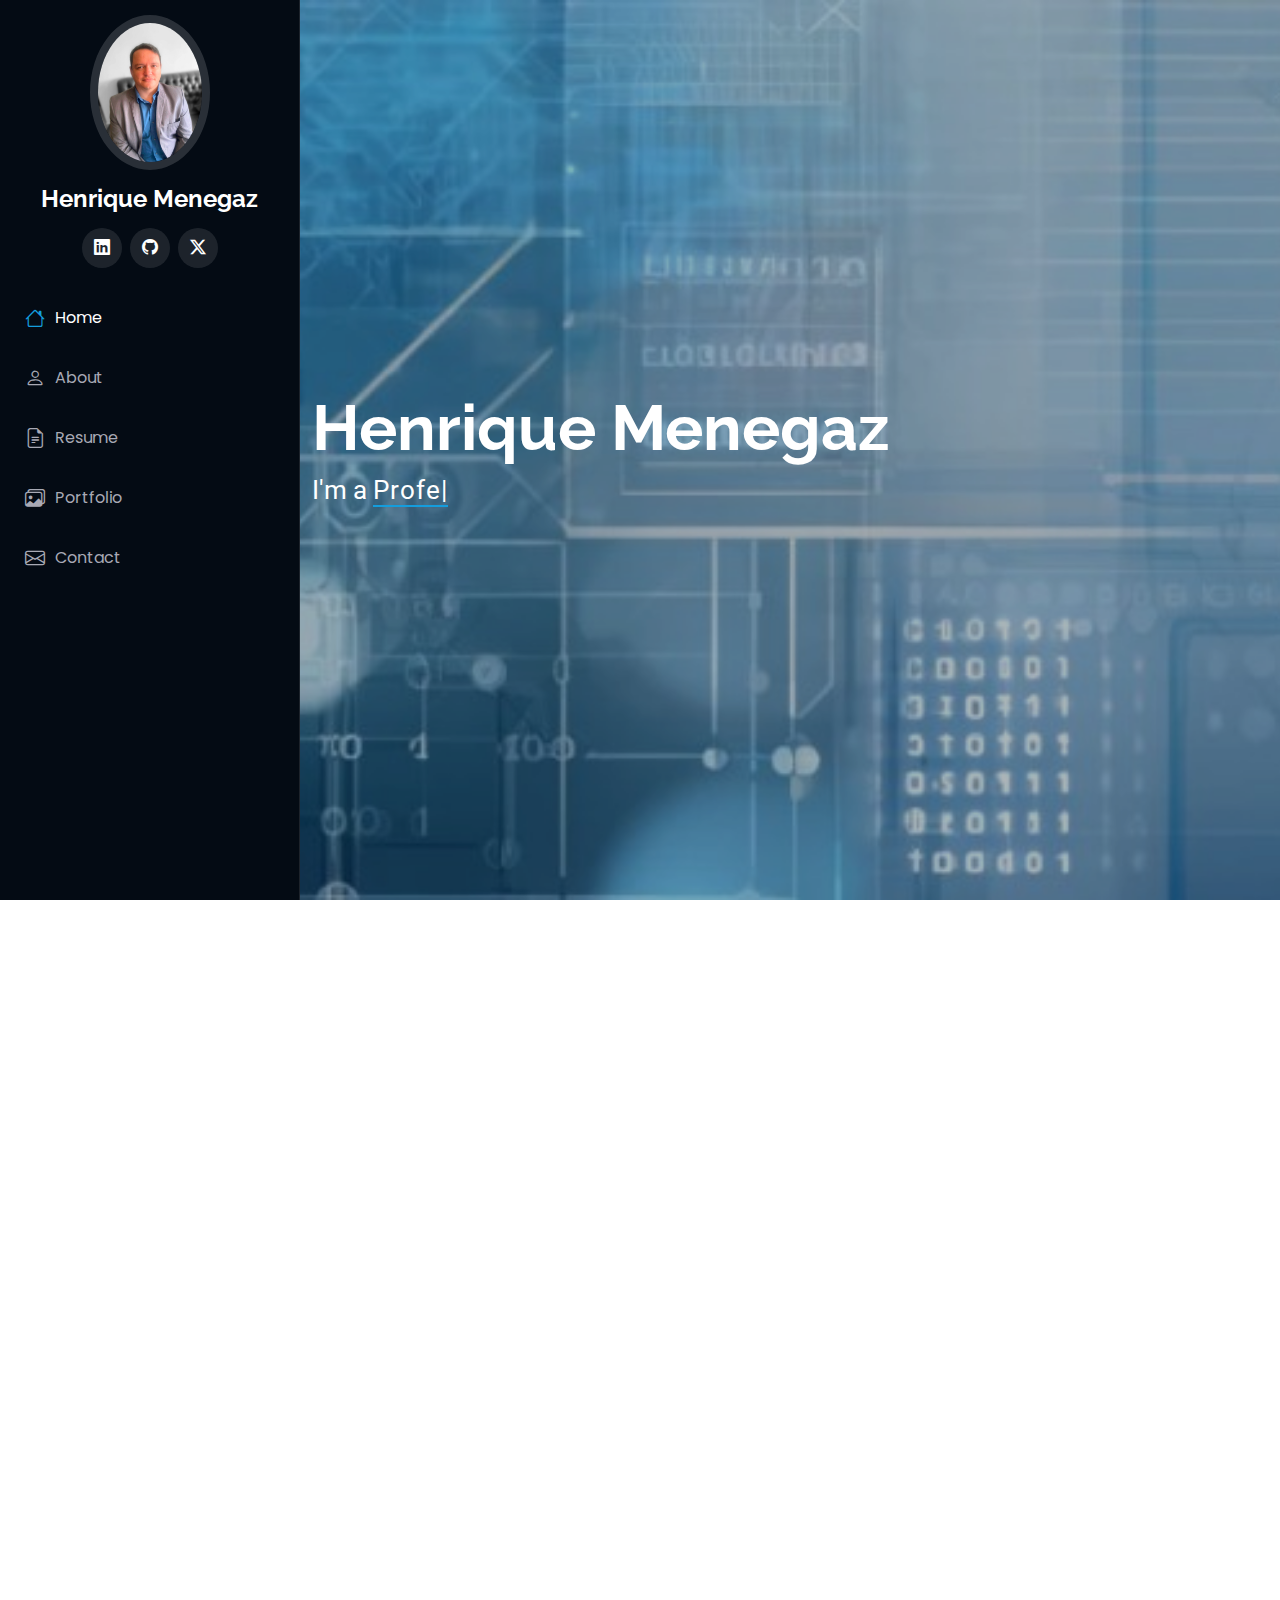
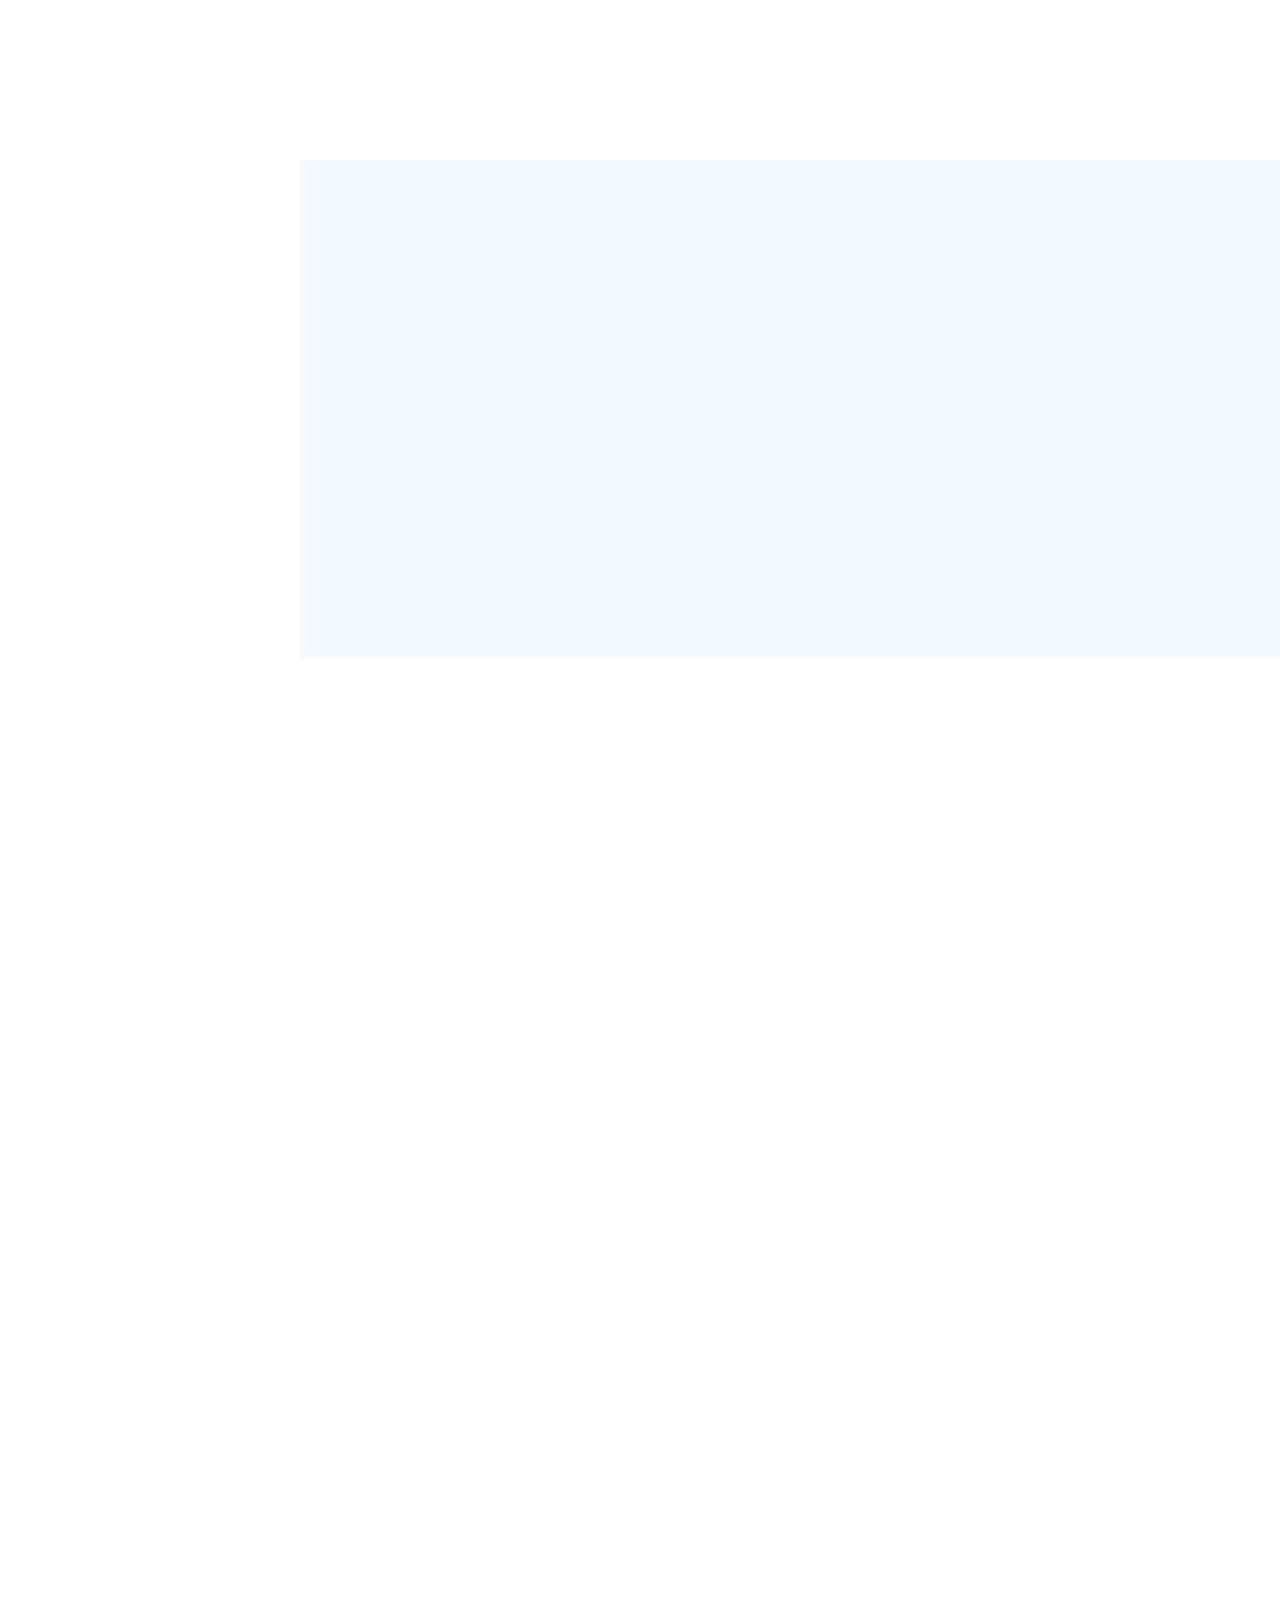
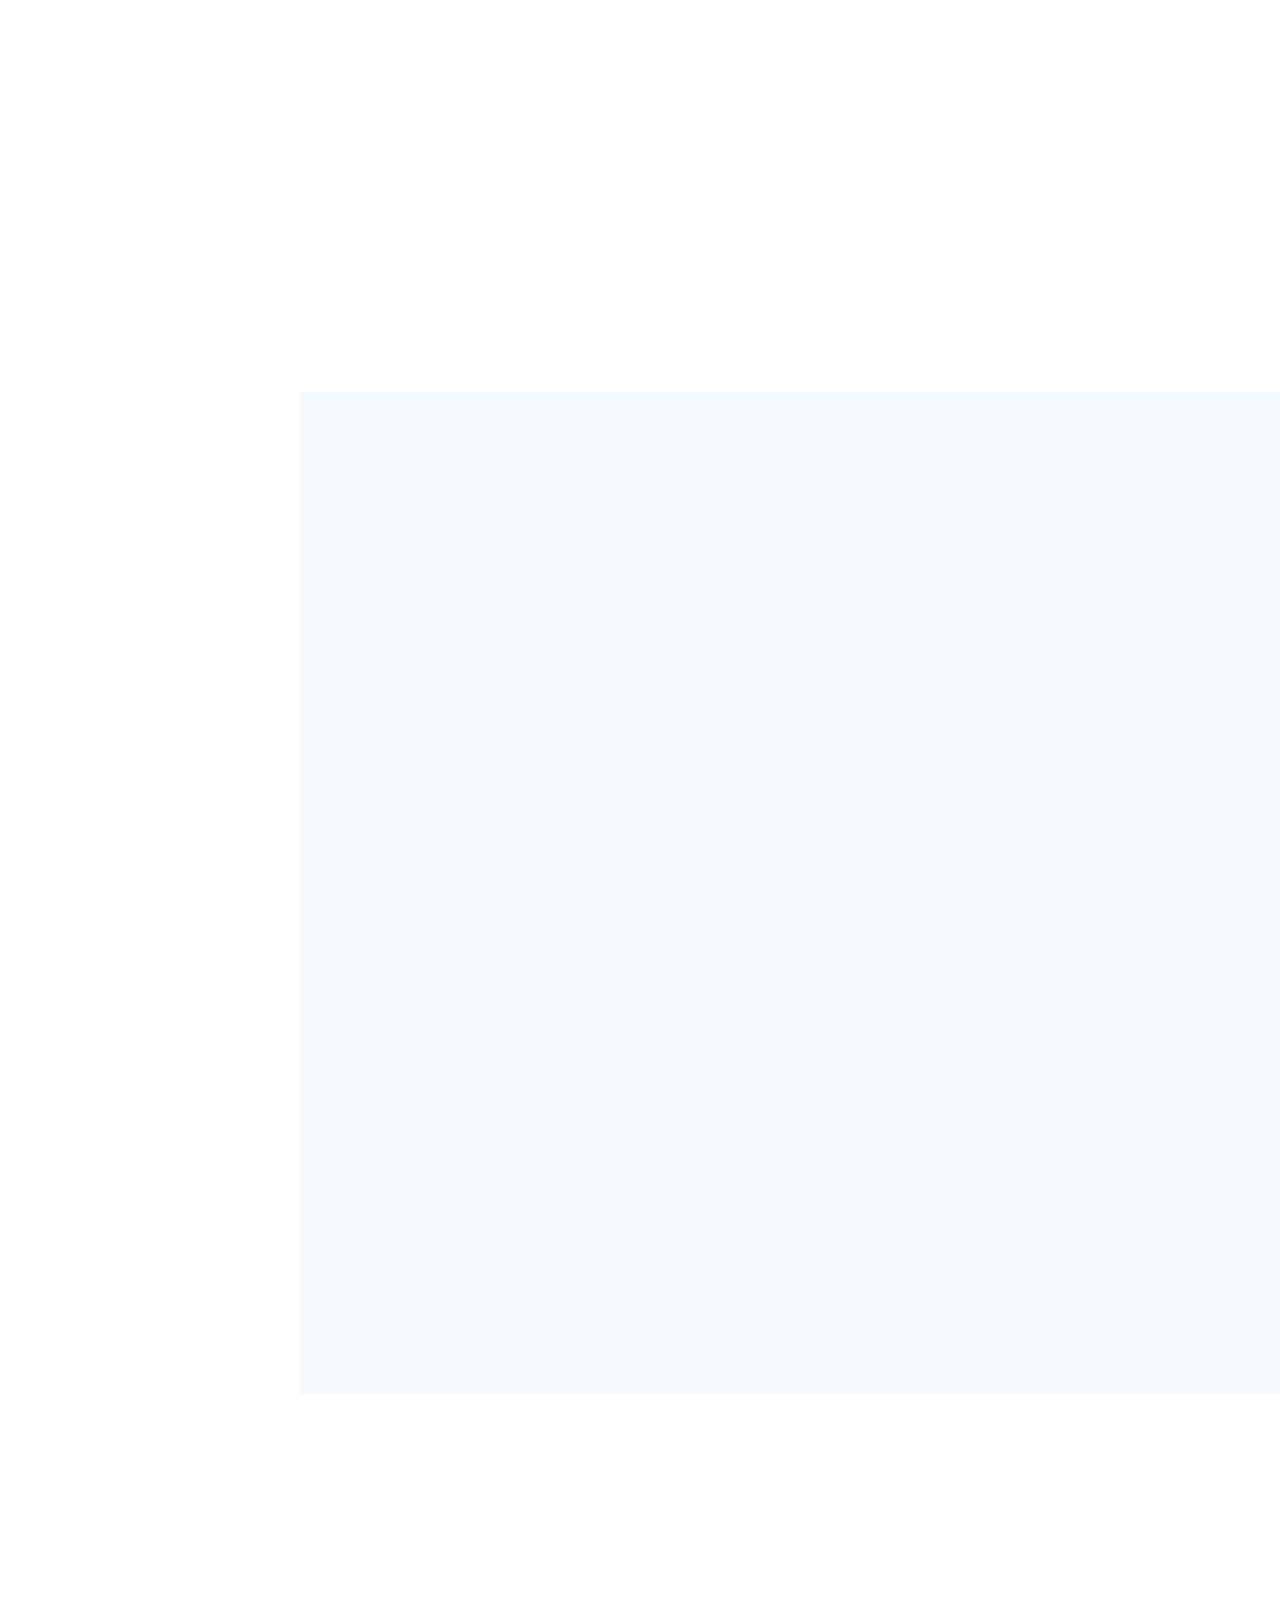
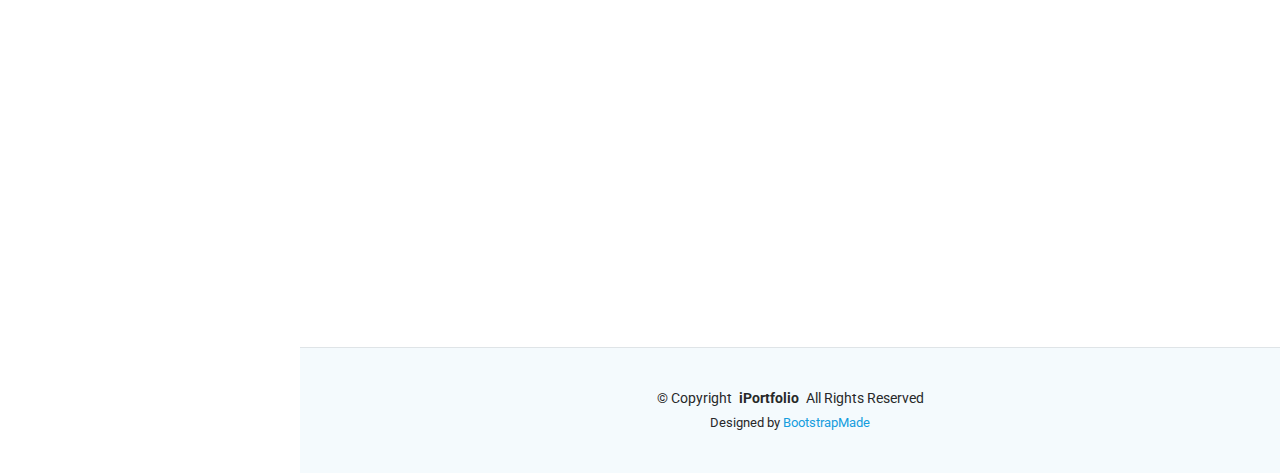
==== commit 84af51ce: "finished v2" ====
--- a/index.html
+++ b/index.html
@@ -63,7 +63,6 @@
         <li><a href="#about"><i class="bi bi-person navicon"></i> About</a></li>
         <li><a href="#resume"><i class="bi bi-file-earmark-text navicon"></i> Resume</a></li>
         <li><a href="#portfolio"><i class="bi bi-images navicon"></i> Portfolio</a></li>
-        <li><a href="#services"><i class="bi bi-hdd-stack navicon"></i> Services</a></li>
         <!-- <li class="dropdown"><a href="#"><i class="bi bi-menu-button navicon"></i> <span>Dropdown</span> <i class="bi bi-chevron-down toggle-dropdown"></i></a>
           <ul>
             <li><a href="#">Dropdown 1</a></li>
@@ -401,187 +400,7 @@
 
       </div>
 
-    </section><!-- /Portfolio Section -->
-
-    <!-- Services Section -->
-    <section id="services" class="services section">
-
-      <!-- Section Title -->
-      <div class="container section-title" data-aos="fade-up">
-        <h2>Services</h2>
-        <p>Magnam dolores commodi suscipit. Necessitatibus eius consequatur ex aliquid fuga eum quidem. Sit sint consectetur velit. Quisquam quos quisquam cupiditate. Et nemo qui impedit suscipit alias ea. Quia fugiat sit in iste officiis commodi quidem hic quas.</p>
-      </div><!-- End Section Title -->
-
-      <div class="container">
-
-        <div class="row gy-4">
-
-          <div class="col-lg-4 col-md-6 service-item d-flex" data-aos="fade-up" data-aos-delay="100">
-            <div class="icon flex-shrink-0"><i class="bi bi-briefcase"></i></div>
-            <div>
-              <h4 class="title"><a href="service-details.html" class="stretched-link">Lorem Ipsum</a></h4>
-              <p class="description">Voluptatum deleniti atque corrupti quos dolores et quas molestias excepturi sint occaecati cupiditate non provident</p>
-            </div>
-          </div>
-          <!-- End Service Item -->
-
-          <div class="col-lg-4 col-md-6 service-item d-flex" data-aos="fade-up" data-aos-delay="200">
-            <div class="icon flex-shrink-0"><i class="bi bi-card-checklist"></i></div>
-            <div>
-              <h4 class="title"><a href="service-details.html" class="stretched-link">Dolor Sitema</a></h4>
-              <p class="description">Minim veniam, quis nostrud exercitation ullamco laboris nisi ut aliquip ex ea commodo consequat tarad limino ata</p>
-            </div>
-          </div><!-- End Service Item -->
-
-          <div class="col-lg-4 col-md-6 service-item d-flex" data-aos="fade-up" data-aos-delay="300">
-            <div class="icon flex-shrink-0"><i class="bi bi-bar-chart"></i></div>
-            <div>
-              <h4 class="title"><a href="service-details.html" class="stretched-link">Sed ut perspiciatis</a></h4>
-              <p class="description">Duis aute irure dolor in reprehenderit in voluptate velit esse cillum dolore eu fugiat nulla pariatur</p>
-            </div>
-          </div><!-- End Service Item -->
-
-          <div class="col-lg-4 col-md-6 service-item d-flex" data-aos="fade-up" data-aos-delay="400">
-            <div class="icon flex-shrink-0"><i class="bi bi-binoculars"></i></div>
-            <div>
-              <h4 class="title"><a href="service-details.html" class="stretched-link">Magni Dolores</a></h4>
-              <p class="description">Excepteur sint occaecat cupidatat non proident, sunt in culpa qui officia deserunt mollit anim id est laborum</p>
-            </div>
-          </div><!-- End Service Item -->
-
-          <div class="col-lg-4 col-md-6 service-item d-flex" data-aos="fade-up" data-aos-delay="500">
-            <div class="icon flex-shrink-0"><i class="bi bi-brightness-high"></i></div>
-            <div>
-              <h4 class="title"><a href="service-details.html" class="stretched-link">Nemo Enim</a></h4>
-              <p class="description">At vero eos et accusamus et iusto odio dignissimos ducimus qui blanditiis praesentium voluptatum deleniti atque</p>
-            </div>
-          </div><!-- End Service Item -->
-
-          <div class="col-lg-4 col-md-6 service-item d-flex" data-aos="fade-up" data-aos-delay="600">
-            <div class="icon flex-shrink-0"><i class="bi bi-calendar4-week"></i></div>
-            <div>
-              <h4 class="title"><a href="service-details.html" class="stretched-link">Eiusmod Tempor</a></h4>
-              <p class="description">Et harum quidem rerum facilis est et expedita distinctio. Nam libero tempore, cum soluta nobis est eligendi</p>
-            </div>
-          </div><!-- End Service Item -->
-
-        </div>
-
-      </div>
-
-    </section><!-- /Services Section -->
-
-    <!-- Testimonials Section -->
-    <section id="testimonials" class="testimonials section light-background">
-
-      <!-- Section Title -->
-      <div class="container section-title" data-aos="fade-up">
-        <h2>Testimonials</h2>
-        <p>Necessitatibus eius consequatur ex aliquid fuga eum quidem sint consectetur velit</p>
-      </div><!-- End Section Title -->
-
-      <div class="container" data-aos="fade-up" data-aos-delay="100">
-
-        <div class="swiper init-swiper">
-          <script type="application/json" class="swiper-config">
-            {
-              "loop": true,
-              "speed": 600,
-              "autoplay": {
-                "delay": 5000
-              },
-              "slidesPerView": "auto",
-              "pagination": {
-                "el": ".swiper-pagination",
-                "type": "bullets",
-                "clickable": true
-              },
-              "breakpoints": {
-                "320": {
-                  "slidesPerView": 1,
-                  "spaceBetween": 40
-                },
-                "1200": {
-                  "slidesPerView": 3,
-                  "spaceBetween": 1
-                }
-              }
-            }
-          </script>
-          <div class="swiper-wrapper">
-
-            <div class="swiper-slide">
-              <div class="testimonial-item">
-                <p>
-                  <i class="bi bi-quote quote-icon-left"></i>
-                  <span>Proin iaculis purus consequat sem cure digni ssim donec porttitora entum suscipit rhoncus. Accusantium quam, ultricies eget id, aliquam eget nibh et. Maecen aliquam, risus at semper.</span>
-                  <i class="bi bi-quote quote-icon-right"></i>
-                </p>
-                <img src="assets/img/testimonials/testimonials-1.jpg" class="testimonial-img" alt="">
-                <h3>Saul Goodman</h3>
-                <h4>Ceo &amp; Founder</h4>
-              </div>
-            </div><!-- End testimonial item -->
-
-            <div class="swiper-slide">
-              <div class="testimonial-item">
-                <p>
-                  <i class="bi bi-quote quote-icon-left"></i>
-                  <span>Export tempor illum tamen malis malis eram quae irure esse labore quem cillum quid malis quorum velit fore eram velit sunt aliqua noster fugiat irure amet legam anim culpa.</span>
-                  <i class="bi bi-quote quote-icon-right"></i>
-                </p>
-                <img src="assets/img/testimonials/testimonials-2.jpg" class="testimonial-img" alt="">
-                <h3>Sara Wilsson</h3>
-                <h4>Designer</h4>
-              </div>
-            </div><!-- End testimonial item -->
-
-            <div class="swiper-slide">
-              <div class="testimonial-item">
-                <p>
-                  <i class="bi bi-quote quote-icon-left"></i>
-                  <span>Enim nisi quem export duis labore cillum quae magna enim sint quorum nulla quem veniam duis minim tempor labore quem eram duis noster aute amet eram fore quis sint minim.</span>
-                  <i class="bi bi-quote quote-icon-right"></i>
-                </p>
-                <img src="assets/img/testimonials/testimonials-3.jpg" class="testimonial-img" alt="">
-                <h3>Jena Karlis</h3>
-                <h4>Store Owner</h4>
-              </div>
-            </div><!-- End testimonial item -->
-
-            <div class="swiper-slide">
-              <div class="testimonial-item">
-                <p>
-                  <i class="bi bi-quote quote-icon-left"></i>
-                  <span>Fugiat enim eram quae cillum dolore dolor amet nulla culpa multos export minim fugiat dolor enim duis veniam ipsum anim magna sunt elit fore quem dolore labore illum veniam.</span>
-                  <i class="bi bi-quote quote-icon-right"></i>
-                </p>
-                <img src="assets/img/testimonials/testimonials-4.jpg" class="testimonial-img" alt="">
-                <h3>Matt Brandon</h3>
-                <h4>Freelancer</h4>
-              </div>
-            </div><!-- End testimonial item -->
-
-            <div class="swiper-slide">
-              <div class="testimonial-item">
-                <p>
-                  <i class="bi bi-quote quote-icon-left"></i>
-                  <span>Quis quorum aliqua sint quem legam fore sunt eram irure aliqua veniam tempor noster veniam sunt culpa nulla illum cillum fugiat legam esse veniam culpa fore nisi cillum quid.</span>
-                  <i class="bi bi-quote quote-icon-right"></i>
-                </p>
-                <img src="assets/img/testimonials/testimonials-5.jpg" class="testimonial-img" alt="">
-                <h3>John Larson</h3>
-                <h4>Entrepreneur</h4>
-              </div>
-            </div><!-- End testimonial item -->
-
-          </div>
-          <div class="swiper-pagination"></div>
-        </div>
-
-      </div>
-
-    </section><!-- /Testimonials Section -->
+    </section><!-- /Portfolio Section -->   
 
     <!-- Contact Section -->
     <section id="contact" class="contact section">
@@ -589,7 +408,6 @@
       <!-- Section Title -->
       <div class="container section-title" data-aos="fade-up">
         <h2>Contact</h2>
-        <p>Necessitatibus eius consequatur ex aliquid fuga eum quidem sint consectetur velit</p>
       </div><!-- End Section Title -->
 
       <div class="container" data-aos="fade-up" data-aos-delay="100">
@@ -602,66 +420,20 @@
               <div class="info-item d-flex" data-aos="fade-up" data-aos-delay="200">
                 <i class="bi bi-geo-alt flex-shrink-0"></i>
                 <div>
-                  <h3>Address</h3>
-                  <p>A108 Adam Street, New York, NY 535022</p>
+                  <h3>Location</h3>
+                  <p>Brasília-DF, Brazil</p>
                 </div>
               </div><!-- End Info Item -->
-
-              <div class="info-item d-flex" data-aos="fade-up" data-aos-delay="300">
-                <i class="bi bi-telephone flex-shrink-0"></i>
-                <div>
-                  <h3>Call Us</h3>
-                  <p>+1 5589 55488 55</p>
-                </div>
-              </div><!-- End Info Item -->
-
+              
               <div class="info-item d-flex" data-aos="fade-up" data-aos-delay="400">
                 <i class="bi bi-envelope flex-shrink-0"></i>
                 <div>
-                  <h3>Email Us</h3>
-                  <p>info@example.com</p>
-                </div>
-              </div><!-- End Info Item -->
-
-              <iframe src="https://www.google.com/maps/embed?pb=!1m14!1m8!1m3!1d48389.78314118045!2d-74.006138!3d40.710059!3m2!1i1024!2i768!4f13.1!3m3!1m2!1s0x89c25a22a3bda30d%3A0xb89d1fe6bc499443!2sDowntown%20Conference%20Center!5e0!3m2!1sen!2sus!4v1676961268712!5m2!1sen!2sus" frameborder="0" style="border:0; width: 100%; height: 270px;" allowfullscreen="" loading="lazy" referrerpolicy="no-referrer-when-downgrade"></iframe>
+                  <h3>Email</h3>
+                  <p>henrique.menegaz@gmail.com</p>
+                </div>
+              </div><!-- End Info Item -->              
             </div>
-          </div>
-
-          <div class="col-lg-7">
-            <form action="forms/contact.php" method="post" class="php-email-form" data-aos="fade-up" data-aos-delay="200">
-              <div class="row gy-4">
-
-                <div class="col-md-6">
-                  <label for="name-field" class="pb-2">Your Name</label>
-                  <input type="text" name="name" id="name-field" class="form-control" required="">
-                </div>
-
-                <div class="col-md-6">
-                  <label for="email-field" class="pb-2">Your Email</label>
-                  <input type="email" class="form-control" name="email" id="email-field" required="">
-                </div>
-
-                <div class="col-md-12">
-                  <label for="subject-field" class="pb-2">Subject</label>
-                  <input type="text" class="form-control" name="subject" id="subject-field" required="">
-                </div>
-
-                <div class="col-md-12">
-                  <label for="message-field" class="pb-2">Message</label>
-                  <textarea class="form-control" name="message" rows="10" id="message-field" required=""></textarea>
-                </div>
-
-                <div class="col-md-12 text-center">
-                  <div class="loading">Loading</div>
-                  <div class="error-message"></div>
-                  <div class="sent-message">Your message has been sent. Thank you!</div>
-
-                  <button type="submit">Send Message</button>
-                </div>
-
-              </div>
-            </form>
-          </div><!-- End Contact Form -->
+          </div>          
 
         </div>
 
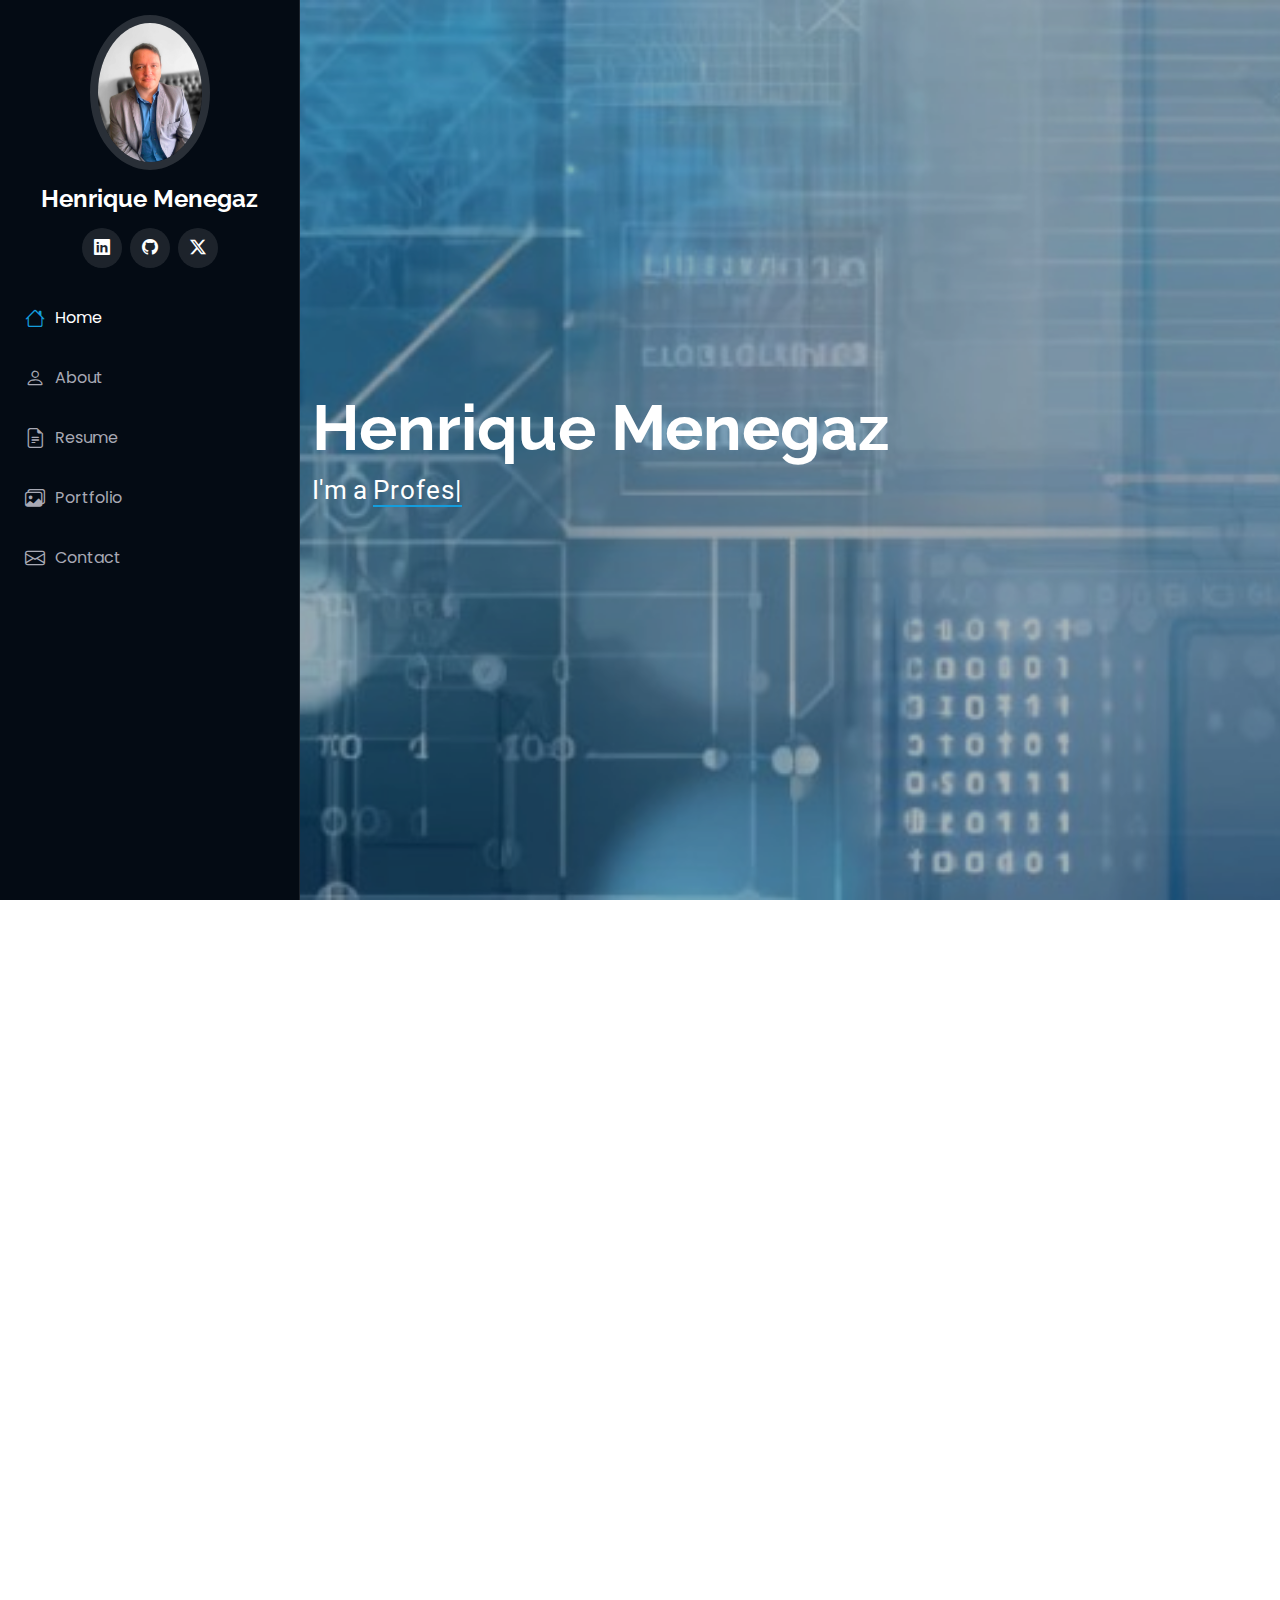
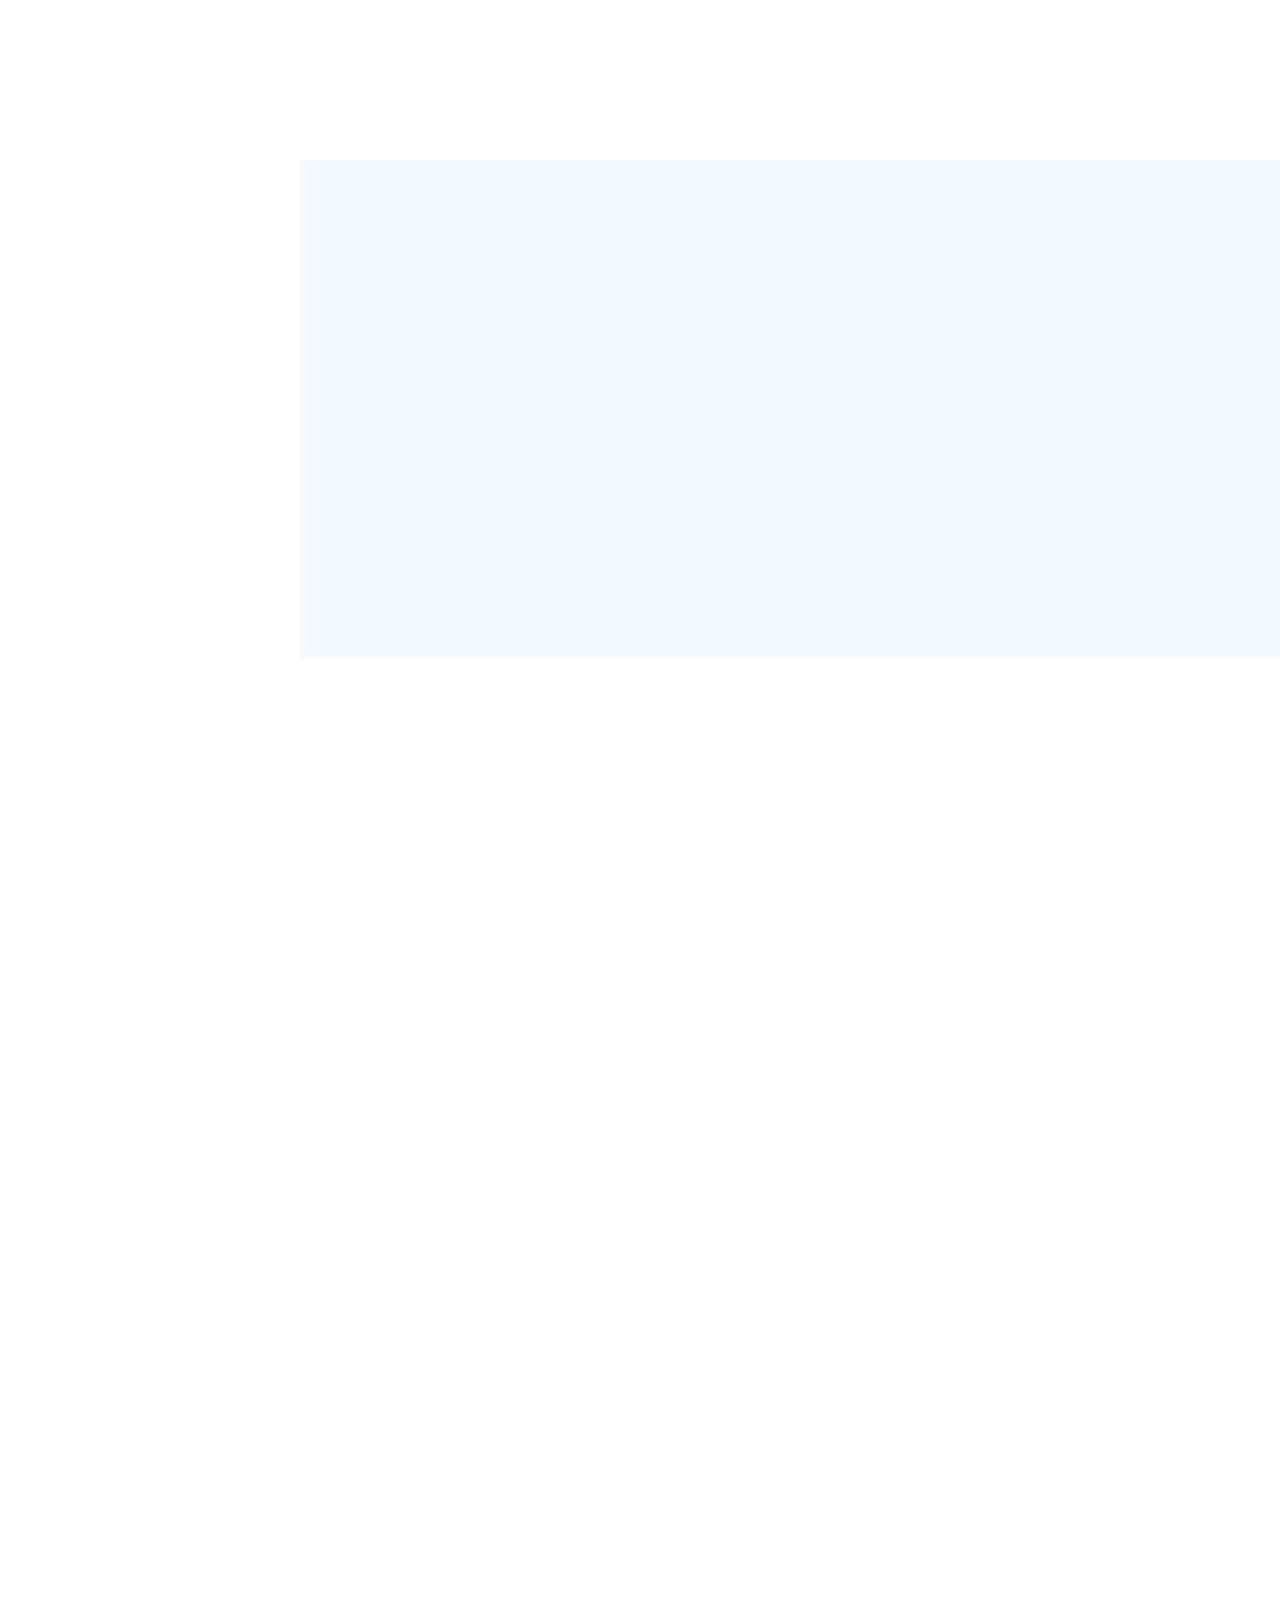
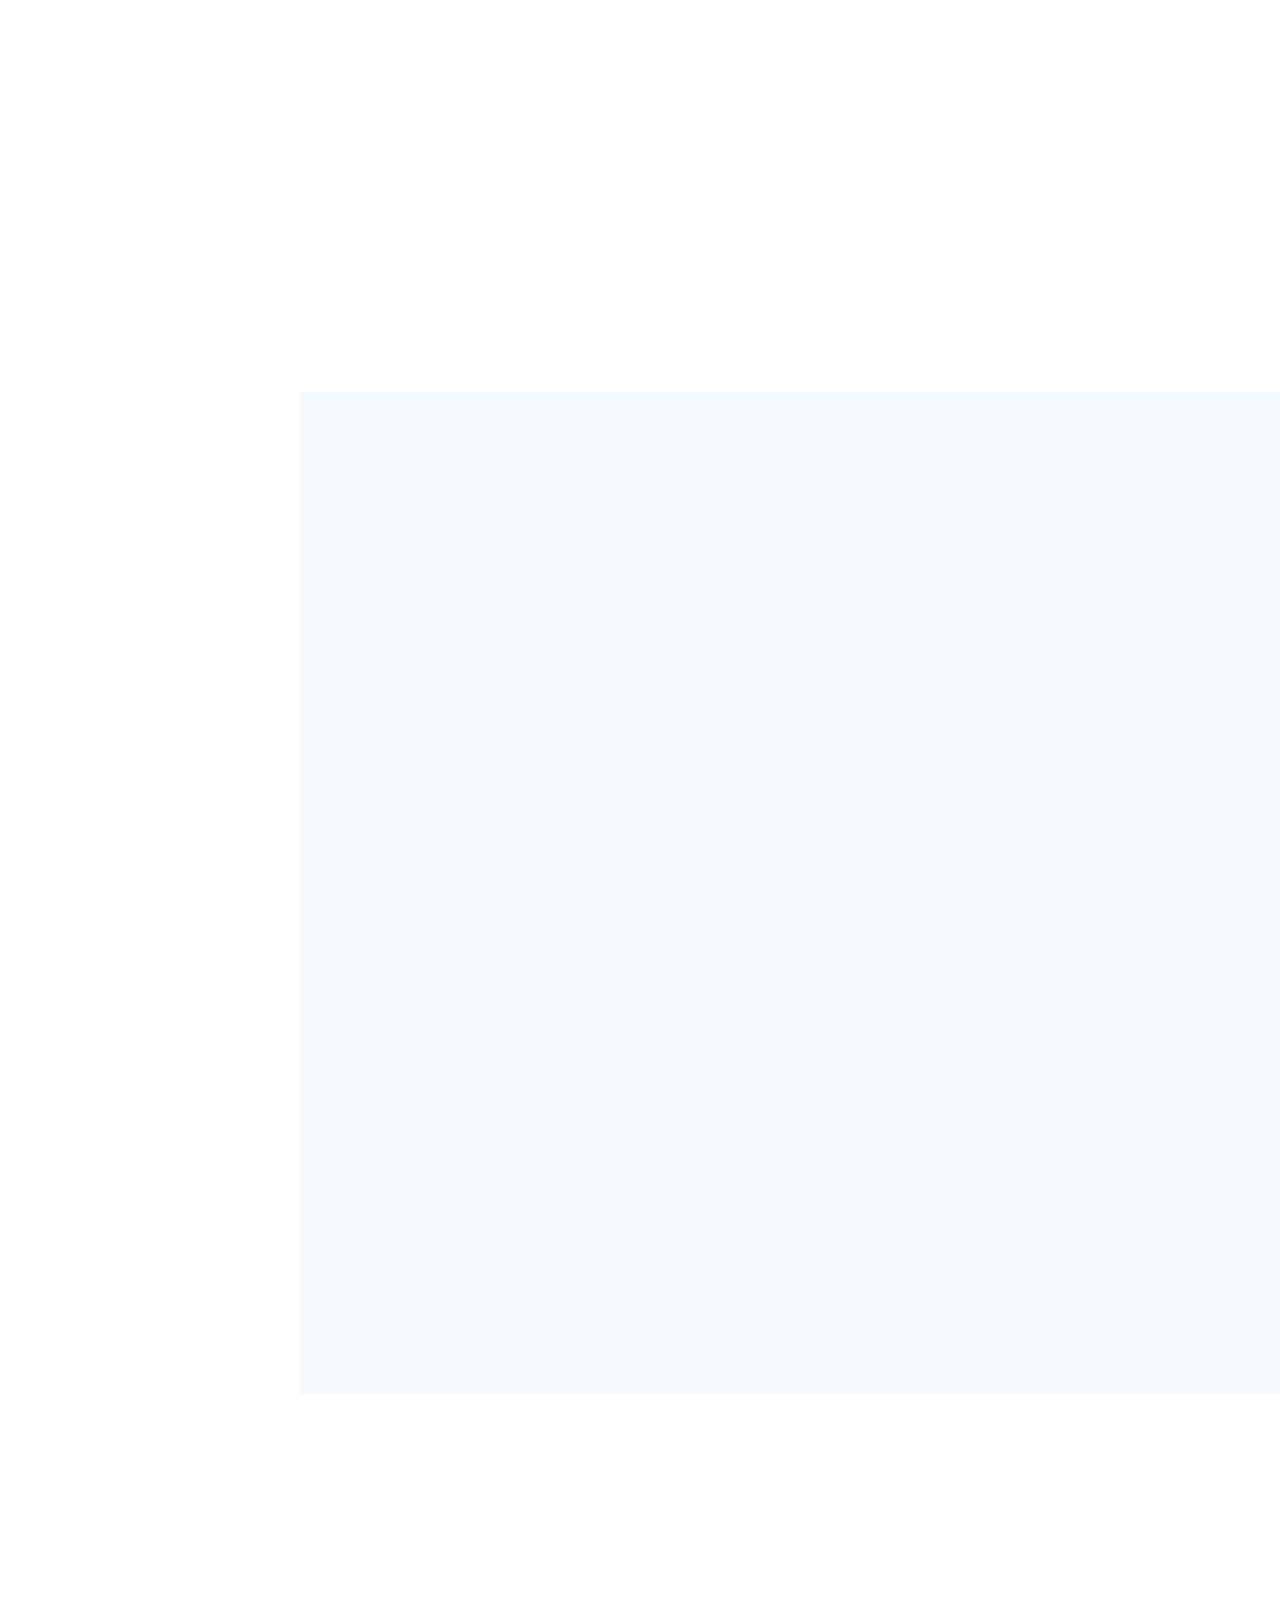
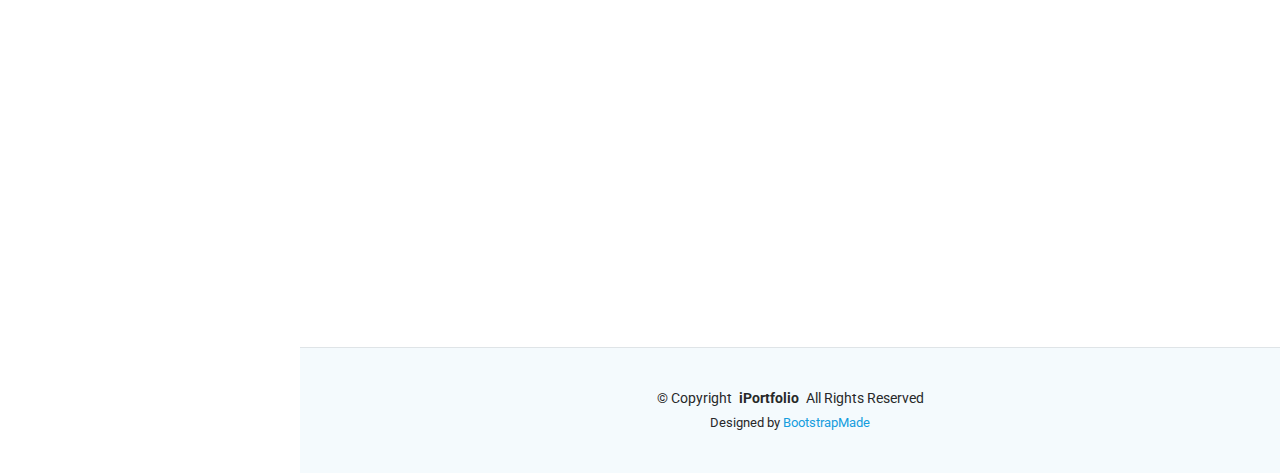
==== commit 920e2cc8: "small correction on Summary" ====
--- a/index.html
+++ b/index.html
@@ -248,7 +248,7 @@
             <h3 class="resume-title">Sumary</h3>
 
             <div class="resume-item pb-0">
-              <h4>Brandon Johnson</h4>
+              <h4>Henrique Menegaz</h4>
               <p><em>Accomplished university professor of electronic engineering with a decade of experience in academia, specializing in estimation and automation engineering</em></p>
               <ul>
                 <li>Brasília-DF, Brazil</li>
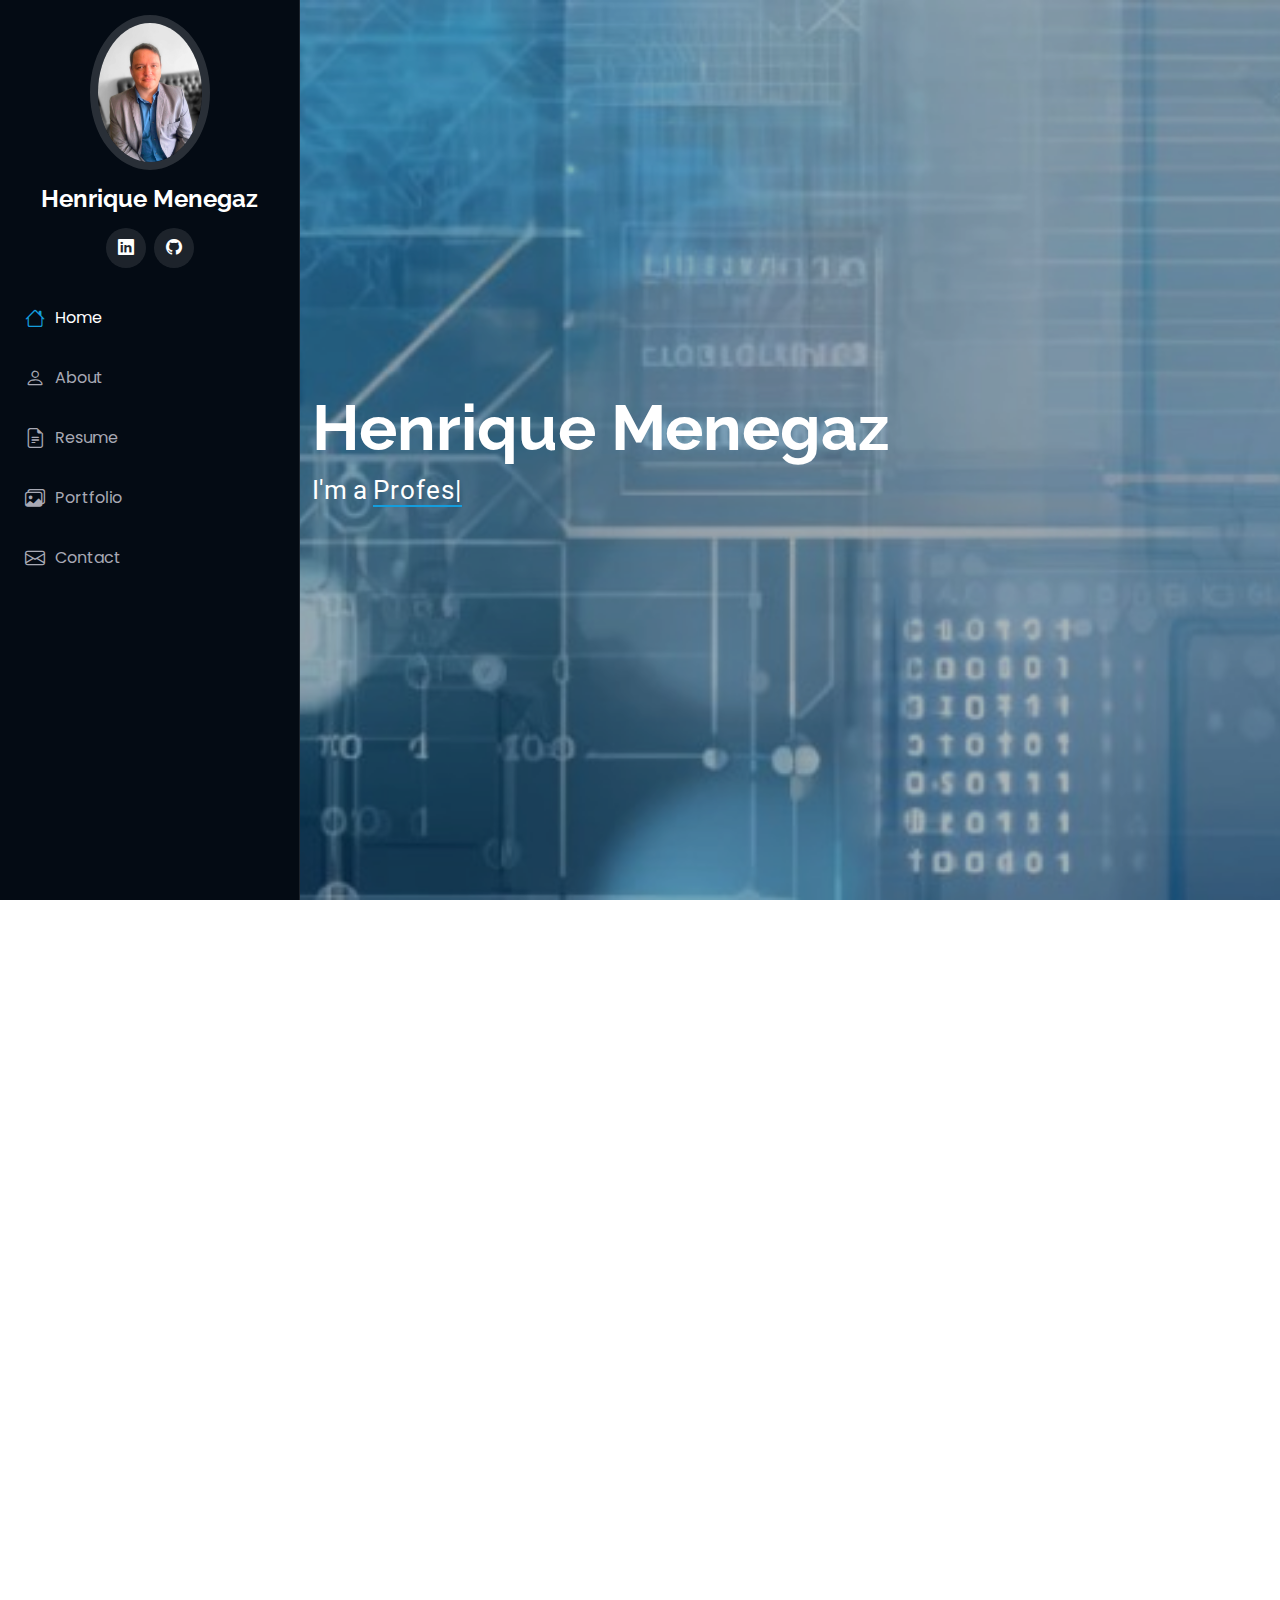
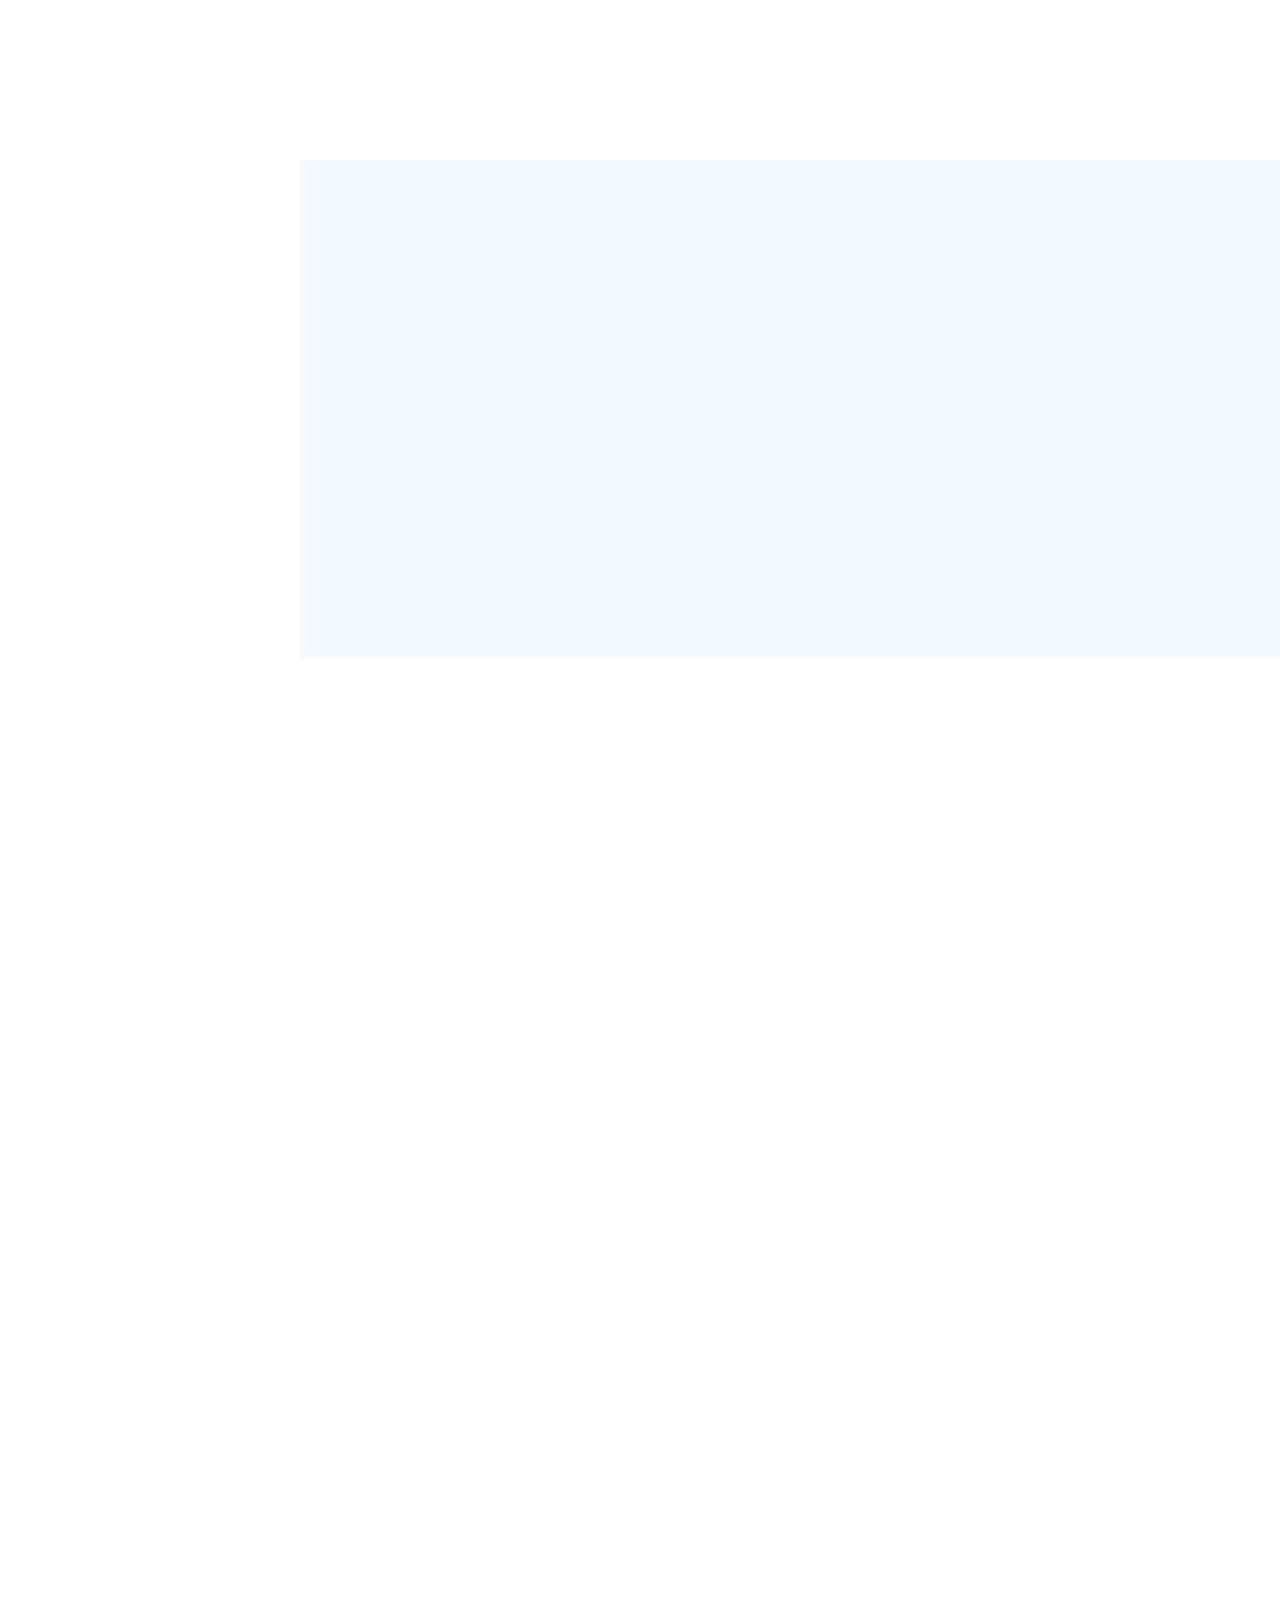
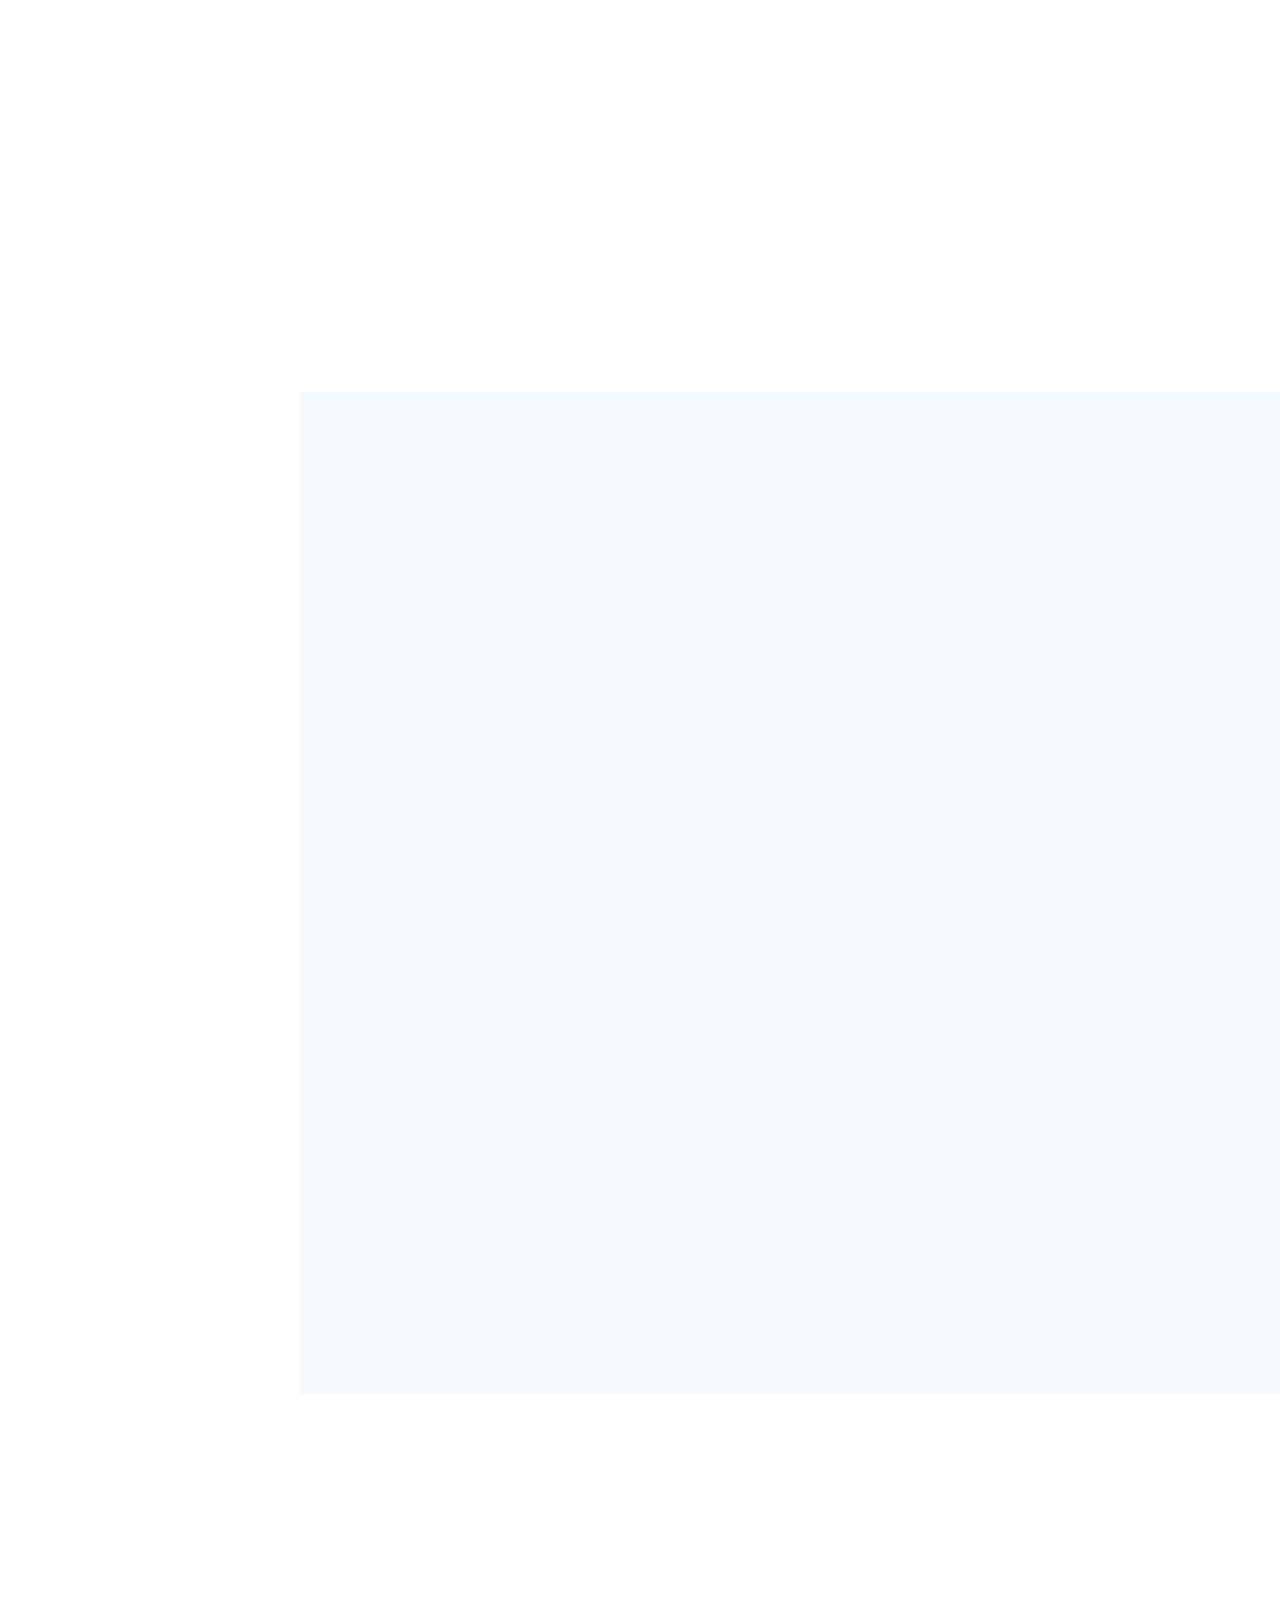
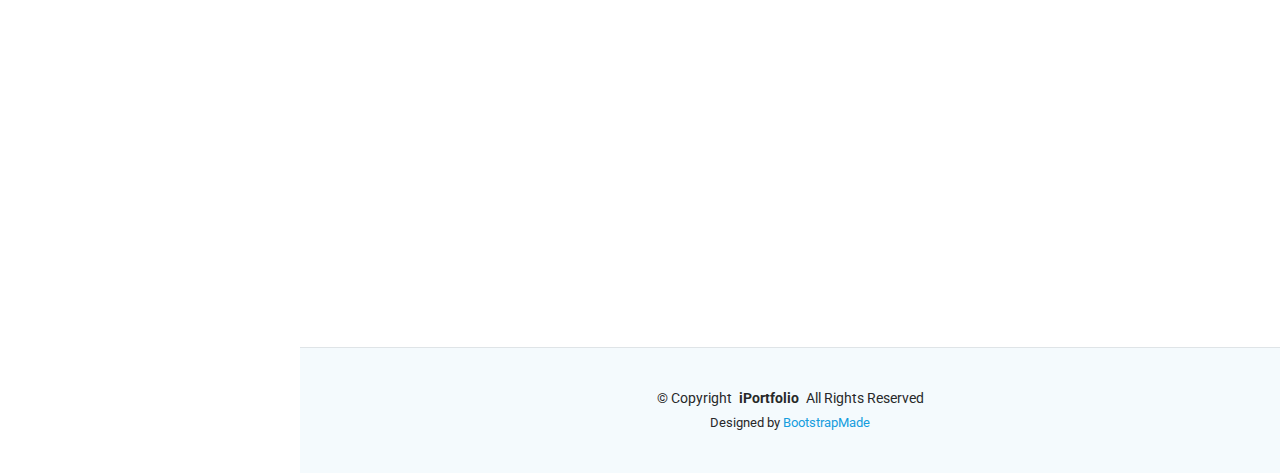
==== commit fc30b590: "retire link e logo para o twitter" ====
--- a/index.html
+++ b/index.html
@@ -54,7 +54,6 @@
     <div class="social-links text-center">
       <a href="https://www.linkedin.com/in/henrique-menegaz-b5b27985/" class="linkedin"><i class="bi bi-linkedin"></i></a>
       <a href="https://github.com/henriquemenegaz?tab=repositories" class="facebook"><i class="bi bi-github"></i></a>
-      <a href="https://twitter.com/hmtmenegaz" class="twitter"><i class="bi bi-twitter-x"></i></a>      
     </div>
 
     <nav id="navmenu" class="navmenu">
